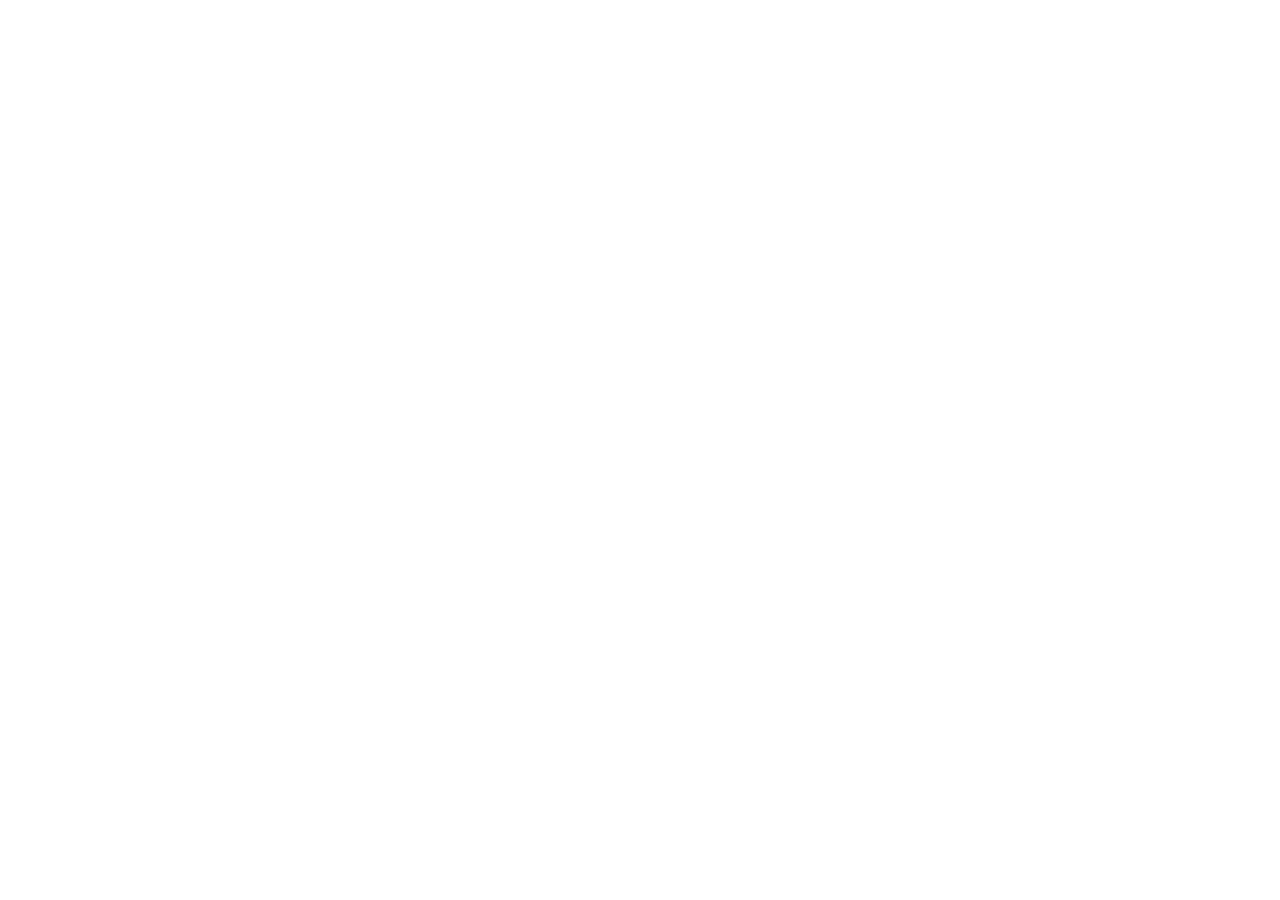
==== index.html @ c7ae485d "Moved to LEBAB: every page now sends visitors to mmcnyc.lebab.live (same page) Co-Authored-By: Claud" ====
<!doctype html>
<html lang="ko"><head><meta charset="utf-8">
<title>MMC NYC</title>
<meta name="robots" content="noindex">
<link rel="canonical" href="https://mmcnyc.lebab.live/">
<meta http-equiv="refresh" content="0; url=https://mmcnyc.lebab.live/">
<script>location.replace('https://mmcnyc.lebab.live/' + location.hash);</script>
</head><body>
<p>MMC NYC 홈페이지가 옮겨졌습니다: <a href="https://mmcnyc.lebab.live/">https://mmcnyc.lebab.live/</a></p>
<p>The MMC NYC site has moved: <a href="https://mmcnyc.lebab.live/">https://mmcnyc.lebab.live/</a></p>
</body></html>
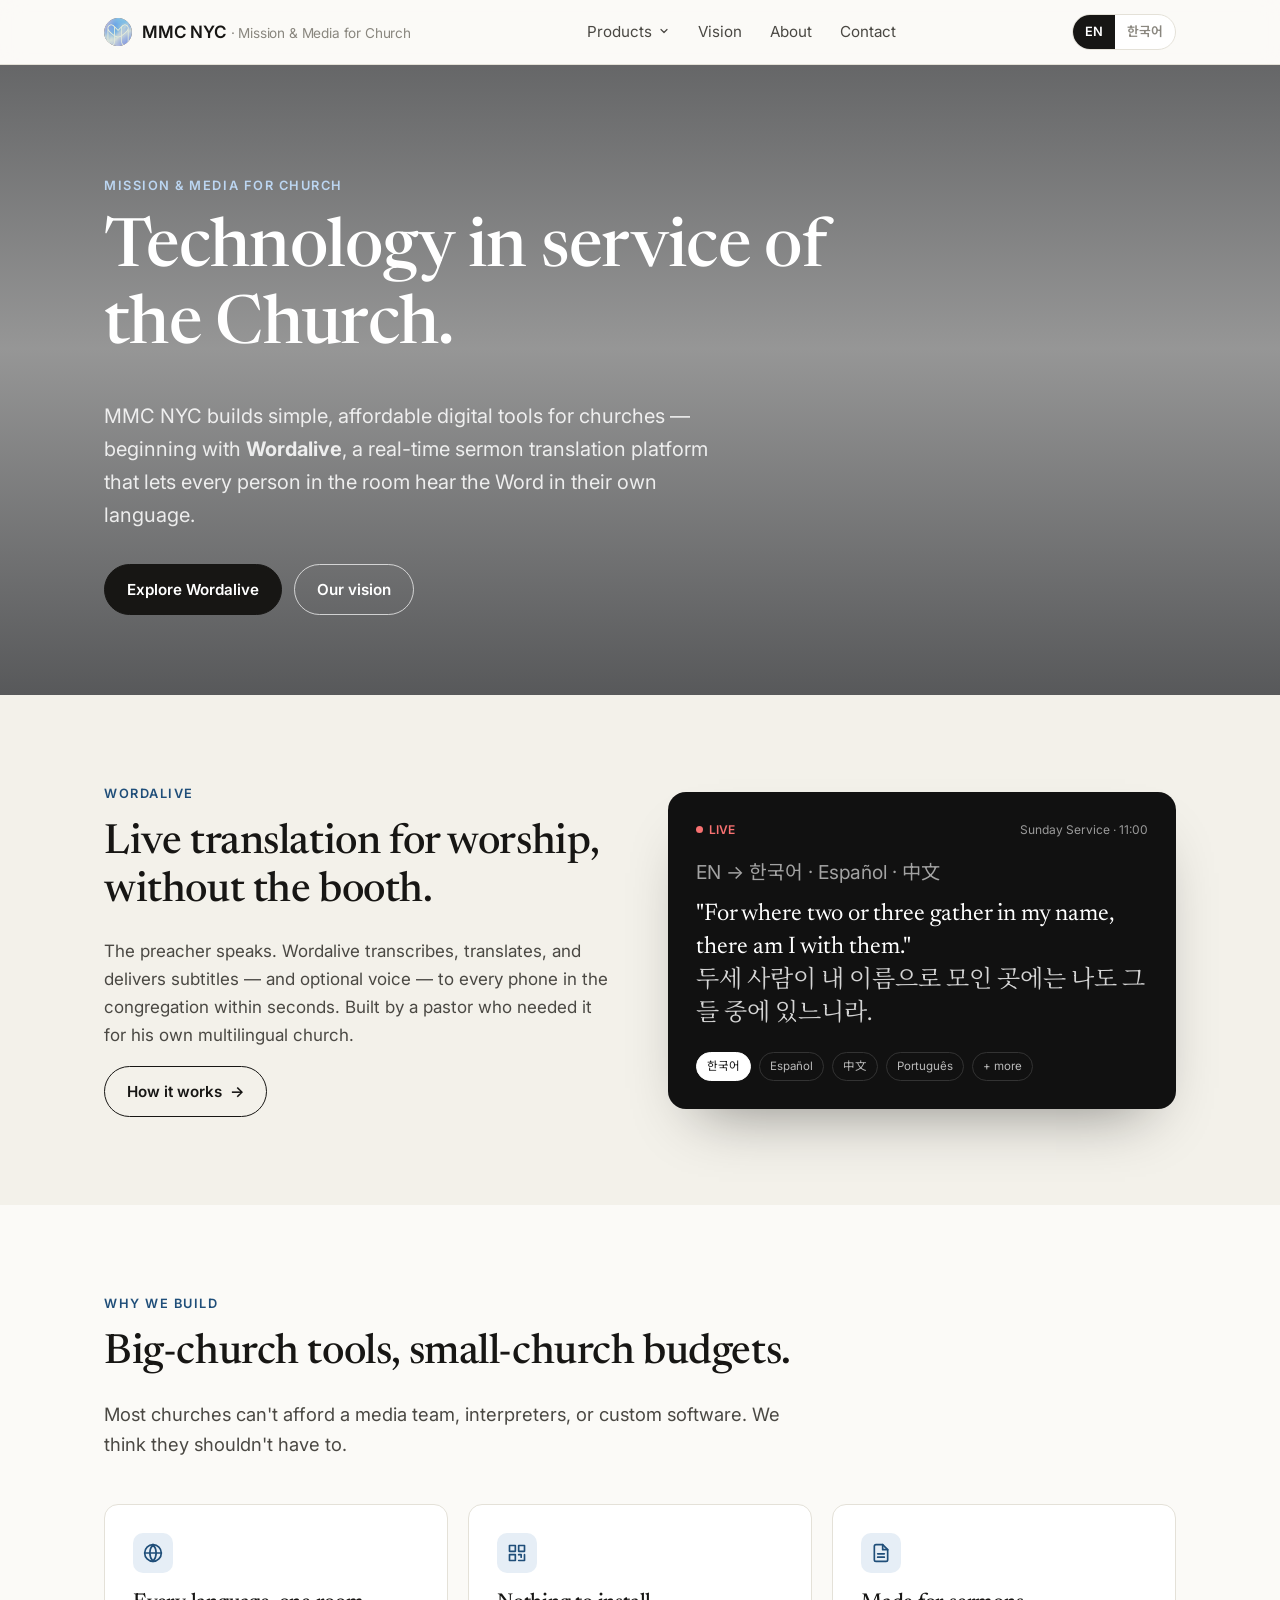
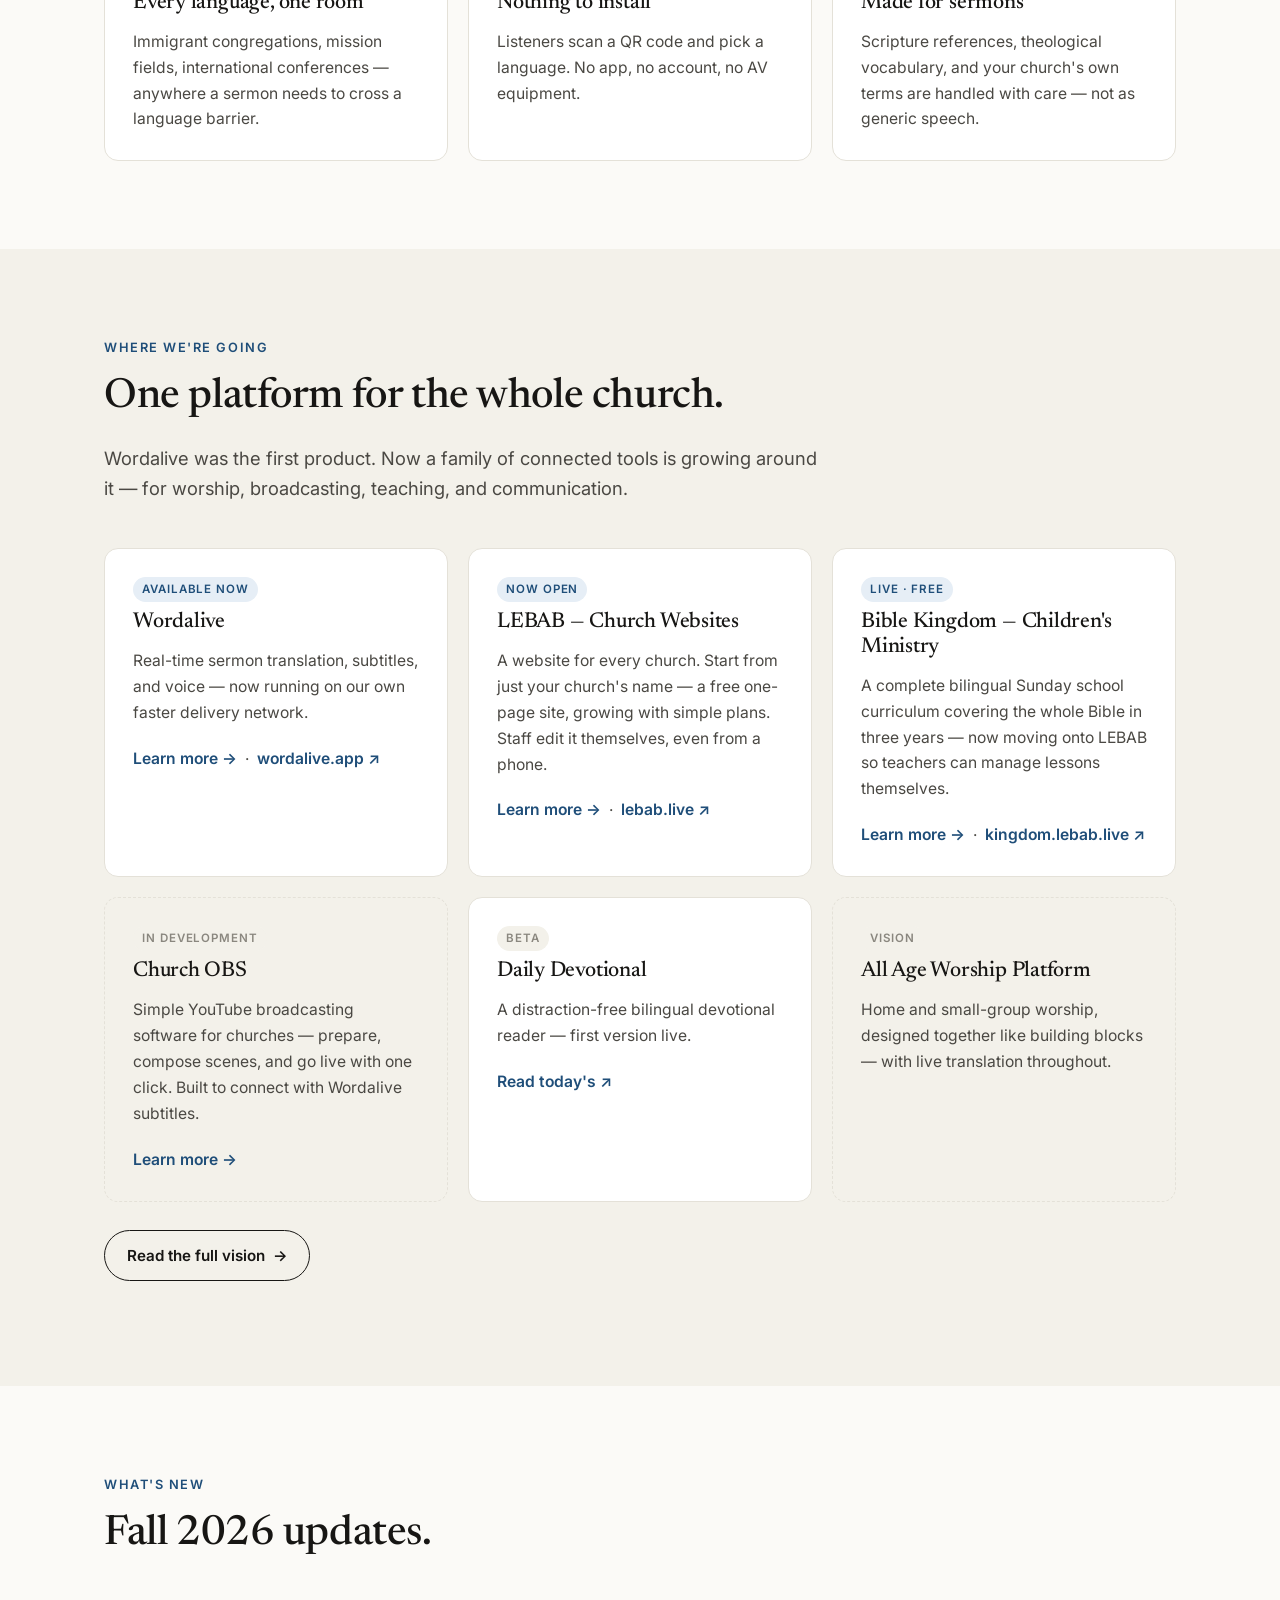
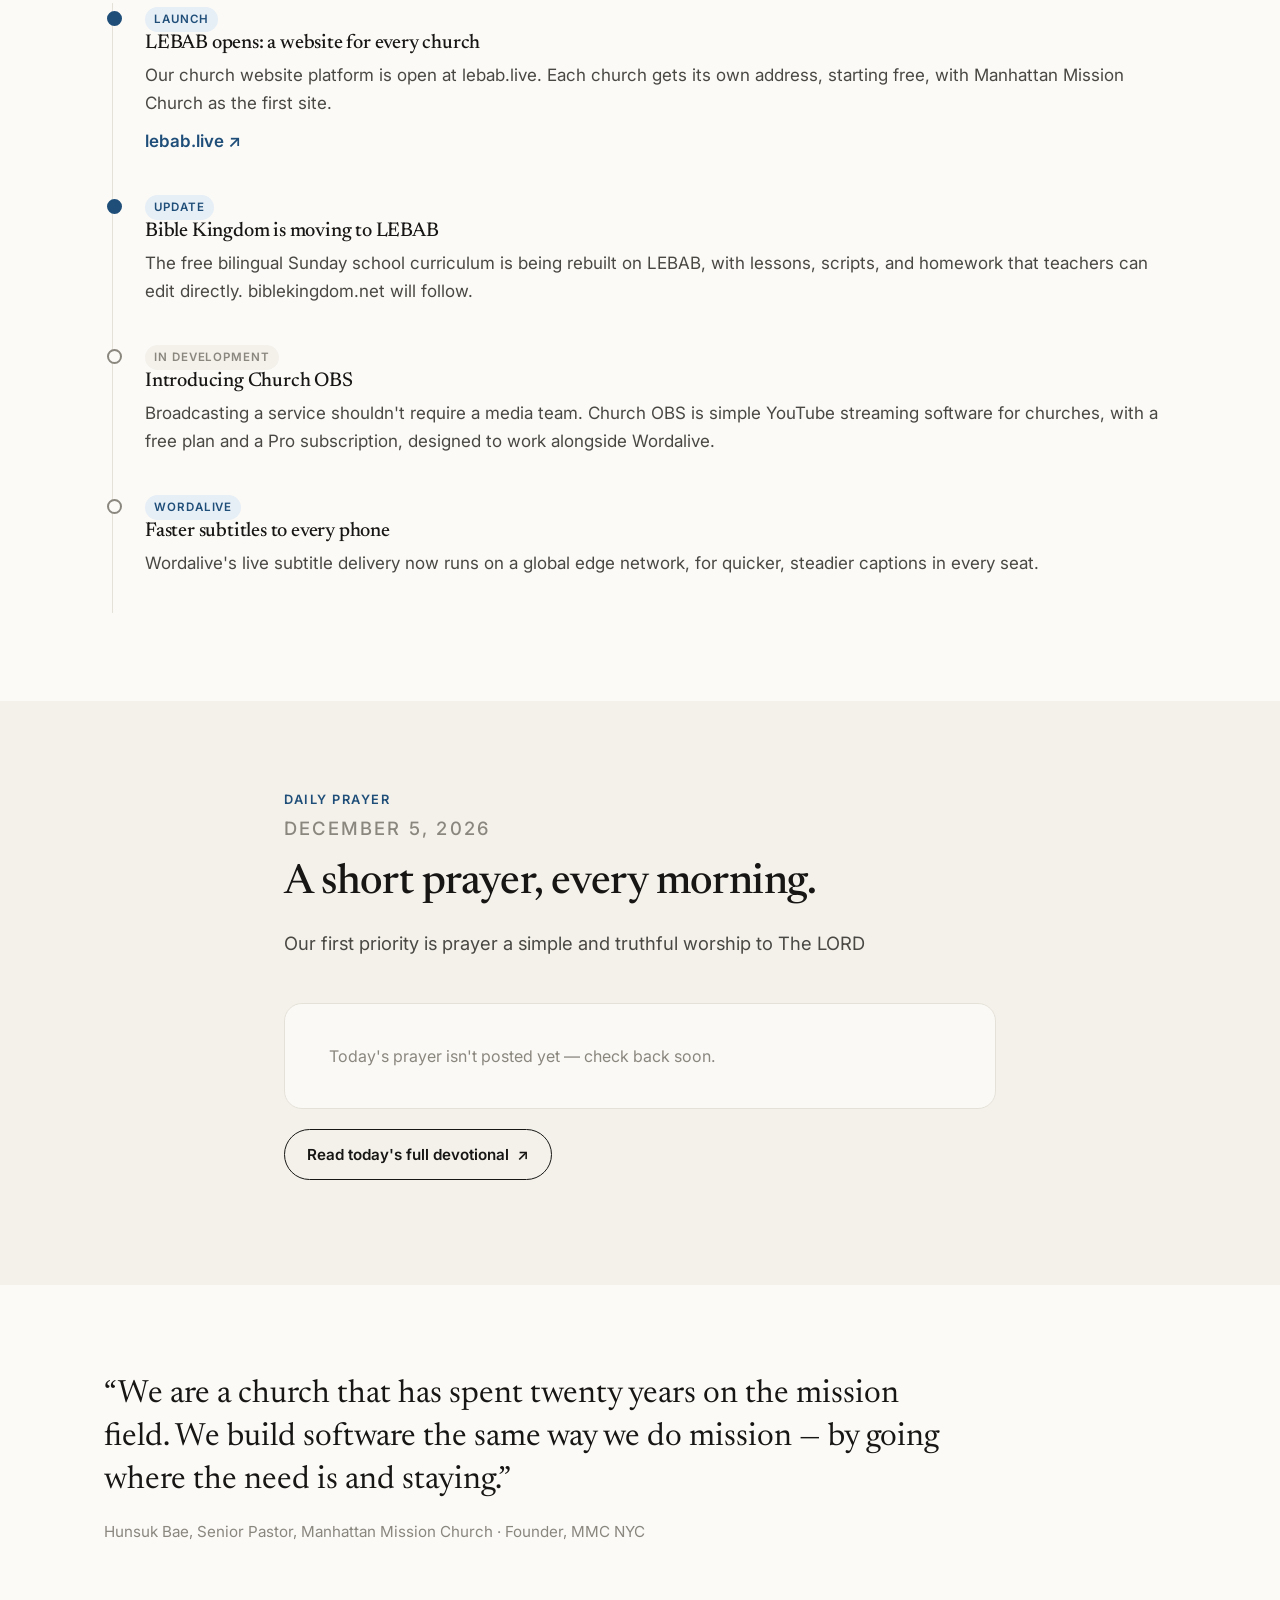
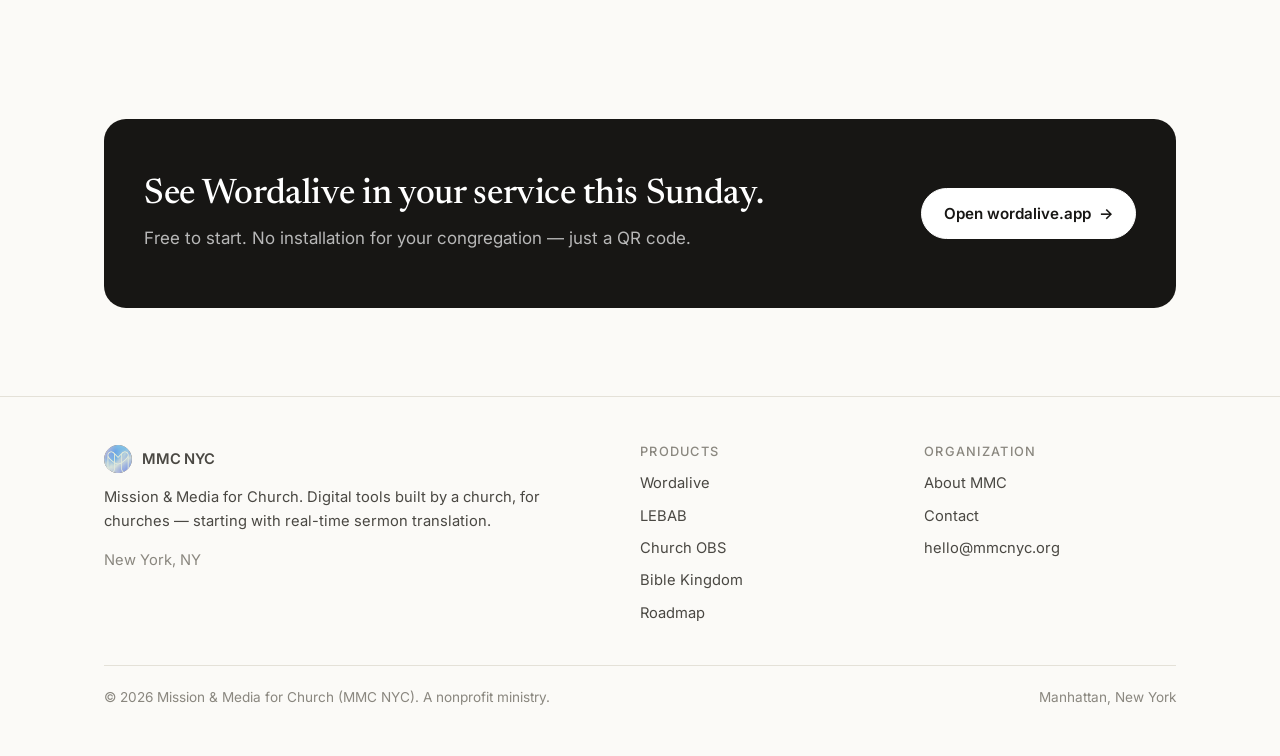
==== commit e5799667: "Revert "Moved to LEBAB: every page now sends visitors to mmcnyc.lebab.live (same page)" This reverts" ====
--- a/index.html
+++ b/index.html
@@ -1,11 +1,244 @@
-<!doctype html>
-<html lang="ko"><head><meta charset="utf-8">
-<title>MMC NYC</title>
-<meta name="robots" content="noindex">
-<link rel="canonical" href="https://mmcnyc.lebab.live/">
-<meta http-equiv="refresh" content="0; url=https://mmcnyc.lebab.live/">
-<script>location.replace('https://mmcnyc.lebab.live/' + location.hash);</script>
-</head><body>
-<p>MMC NYC 홈페이지가 옮겨졌습니다: <a href="https://mmcnyc.lebab.live/">https://mmcnyc.lebab.live/</a></p>
-<p>The MMC NYC site has moved: <a href="https://mmcnyc.lebab.live/">https://mmcnyc.lebab.live/</a></p>
-</body></html>
+<!DOCTYPE html>
+<html lang="en">
+<head>
+<meta charset="utf-8">
+<meta name="viewport" content="width=device-width, initial-scale=1">
+<title data-en="MMC NYC — Mission & Media for Church" data-ko="MMC NYC — 교회를 위한 미션 & 미디어">MMC NYC — Mission & Media for Church</title>
+<meta name="description" content="MMC NYC builds simple digital tools for churches, beginning with Wordalive, a real-time sermon translation platform.">
+<link rel="icon" href="img/mark.svg" type="image/svg+xml">
+<link rel="canonical" href="https://mmcnyc.org/">
+<meta property="og:title" content="MMC NYC — Mission & Media for Church">
+<meta property="og:description" content="MMC NYC builds simple digital tools for churches, beginning with Wordalive, a real-time sermon translation platform.">
+<meta property="og:type" content="website">
+<meta property="og:url" content="https://mmcnyc.org/">
+<link rel="preconnect" href="https://fonts.googleapis.com">
+<link rel="preconnect" href="https://fonts.gstatic.com" crossorigin>
+<link href="https://fonts.googleapis.com/css2?family=Inter:wght@400;500;600&family=Newsreader:opsz,wght@6..72,400;6..72,500&family=Noto+Sans+KR:wght@400;500;600&family=Noto+Serif+KR:wght@400;500&display=swap" rel="stylesheet">
+<link rel="stylesheet" href="css/style.css">
+</head>
+<body>
+<header class="site-header">
+  <div class="container">
+    <a class="brand" href="index.html">
+      <img class="mark" src="img/mark.svg" alt="">
+      <span>MMC NYC <small>· Mission &amp; Media for Church</small></span>
+    </a>
+    <nav class="nav" aria-label="Main">
+      <div class="nav-group">
+        <button class="nav-trigger" type="button" aria-expanded="false" aria-haspopup="true"><span class="en">Products</span><span class="ko">제품</span><svg viewBox="0 0 24 24" fill="none" stroke="currentColor" stroke-width="2.4" stroke-linecap="round" stroke-linejoin="round" aria-hidden="true"><path d="m6 9 6 6 6-6"/></svg></button>
+        <div class="nav-menu">
+          <a href="wordalive/"><span class="pm wa">Wa</span><b>Wordalive</b><small><span class="en">Live sermon translation</span><span class="ko">실시간 설교 번역</span></small></a>
+          <a href="lebab/"><span class="pm lb">Lb</span><b>LEBAB</b><small><span class="en">Websites for every church</span><span class="ko">모든 교회에 홈페이지를</span></small></a>
+          <a href="churchobs/"><span class="pm obs">TV</span><b>Church OBS</b><small><span class="en">Simple church broadcasting</span><span class="ko">교회용 간편 방송</span></small></a>
+          <a href="biblekingdom/"><span class="pm bk">BK</span><b>Bible Kingdom</b><small><span class="en">Children's worship curriculum</span><span class="ko">어린이 예배 커리큘럼</span></small></a>
+        </div>
+      </div>
+      <a href="vision/"><span class="en">Vision</span><span class="ko">비전</span></a>
+      <a href="about/"><span class="en">About</span><span class="ko">소개</span></a>
+      <a href="contact/"><span class="en">Contact</span><span class="ko">문의</span></a>
+    </nav>
+    <div style="display:flex;gap:10px;align-items:center">
+      <div class="lang-toggle" role="group" aria-label="Language">
+        <button type="button" data-lang="en" aria-pressed="true">EN</button>
+        <button type="button" data-lang="ko" aria-pressed="false">한국어</button>
+      </div>
+      <button class="menu-btn" type="button" aria-expanded="false" aria-label="Menu">☰</button>
+    </div>
+  </div>
+</header>
+<main>
+
+<section class="hero hero-video">
+  <video class="hero-bg-video slow" autoplay muted loop playsinline aria-hidden="true">
+    <source src="img/home_hero.mp4" type="video/mp4">
+  </video>
+  <div class="container">
+    <div class="eyebrow">Mission &amp; Media for Church</div>
+    <h1><span class="en">Technology in service of the Church.</span><span class="ko">교회를 섬기는 기술.</span></h1>
+    <p class="en lede">MMC NYC builds simple, affordable digital tools for churches — beginning with <strong>Wordalive</strong>, a real-time sermon translation platform that lets every person in the room hear the Word in their own language.</p><p class="ko lede">MMC NYC는 교회를 위한 단순하고 합리적인 디지털 도구를 만듭니다. 그 시작은 <strong>Wordalive</strong> — 예배당의 모든 사람이 자기 언어로 말씀을 들을 수 있게 하는 실시간 설교 번역 플랫폼입니다.</p>
+    <div class="btn-row">
+      <a class="btn" href="wordalive/"><span class="en">Explore Wordalive</span><span class="ko">Wordalive 알아보기</span></a>
+      <a class="btn secondary" href="vision/"><span class="en">Our vision</span><span class="ko">우리의 비전</span></a>
+    </div>
+  </div>
+</section>
+
+<section class="section-alt">
+  <div class="container split">
+    <div>
+      <div class="eyebrow">Wordalive</div>
+      <h2><span class="en">Live translation for worship, without the booth.</span><span class="ko">통역 부스 없는 실시간 예배 번역.</span></h2>
+      <p class="en muted">The preacher speaks. Wordalive transcribes, translates, and delivers subtitles — and optional voice — to every phone in the congregation within seconds. Built by a pastor who needed it for his own multilingual church.</p><p class="ko muted">설교자가 말하면, Wordalive가 받아 적고 번역하여 자막과 (선택 시) 음성으로 몇 초 안에 성도들의 휴대폰에 전달합니다. 다국어 교회를 섬기던 한 목회자가 직접 필요해서 만든 도구입니다.</p>
+      <a class="btn secondary" href="wordalive/"><span class="en">How it works</span><span class="ko">작동 방식 보기</span> →</a>
+    </div>
+    
+<div class="mock" aria-hidden="true">
+  <div class="bar"><span class="live">LIVE</span><span>Sunday Service · 11:00</span></div>
+  <div class="caption">
+    <div class="src">EN → 한국어 · Español · 中文</div>
+    "For where two or three gather in my name, there am I with them."<br>
+    <span style="color:#d4d4d4">두세 사람이 내 이름으로 모인 곳에는 나도 그들 중에 있느니라.</span>
+  </div>
+  <div class="langs"><span class="on">한국어</span><span>Español</span><span>中文</span><span>Português</span><span>+ more</span></div>
+</div>
+
+  </div>
+
+ 
+</section>
+
+<section>
+  <div class="container">
+    <div class="section-head">
+      <div class="eyebrow"><span class="en">Why we build</span><span class="ko">만드는 이유</span></div>
+      <h2><span class="en">Big-church tools, small-church budgets.</span><span class="ko">큰 교회의 도구를, 작은 교회의 예산으로.</span></h2>
+      <p class="en">Most churches can't afford a media team, interpreters, or custom software. We think they shouldn't have to.</p><p class="ko">대부분의 교회는 미디어팀도, 통역자도, 맞춤 소프트웨어도 감당하기 어렵습니다. 그럴 필요가 없어야 한다고 우리는 믿습니다.</p>
+    </div>
+    <div class="grid">
+      <div class="card">
+        <div class="icon"><svg viewBox="0 0 24 24" fill="none" stroke="currentColor" stroke-width="2" stroke-linecap="round" stroke-linejoin="round"><circle cx="12" cy="12" r="10"/><path d="M2 12h20M12 2a15 15 0 0 1 0 20M12 2a15 15 0 0 0 0 20"/></svg></div>
+        <h3><span class="en">Every language, one room</span><span class="ko">한 공간, 모든 언어</span></h3>
+        <p class="en">Immigrant congregations, mission fields, international conferences — anywhere a sermon needs to cross a language barrier.</p><p class="ko">이민 교회, 선교지, 국제 컨퍼런스 — 설교가 언어의 벽을 넘어야 하는 모든 곳을 위해.</p>
+      </div>
+      <div class="card">
+        <div class="icon"><svg viewBox="0 0 24 24" fill="none" stroke="currentColor" stroke-width="2" stroke-linecap="round" stroke-linejoin="round"><rect x="3" y="3" width="7" height="7"/><rect x="14" y="3" width="7" height="7"/><rect x="3" y="14" width="7" height="7"/><path d="M14 14h3v3M21 14v7h-7"/></svg></div>
+        <h3><span class="en">Nothing to install</span><span class="ko">설치할 것이 없습니다</span></h3>
+        <p class="en">Listeners scan a QR code and pick a language. No app, no account, no AV equipment.</p><p class="ko">청중은 QR 코드를 스캔하고 언어를 고르기만 하면 됩니다. 앱도, 계정도, 방송 장비도 필요 없습니다.</p>
+      </div>
+      <div class="card">
+        <div class="icon"><svg viewBox="0 0 24 24" fill="none" stroke="currentColor" stroke-width="2" stroke-linecap="round" stroke-linejoin="round"><path d="M14 2H6a2 2 0 0 0-2 2v16a2 2 0 0 0 2 2h12a2 2 0 0 0 2-2V8z"/><path d="M14 2v6h6M8 13h8M8 17h8"/></svg></div>
+        <h3><span class="en">Made for sermons</span><span class="ko">설교를 위해 설계</span></h3>
+        <p class="en">Scripture references, theological vocabulary, and your church's own terms are handled with care — not as generic speech.</p><p class="ko">성경 구절, 신학 용어, 그리고 여러분 교회만의 표현을 일반 대화가 아닌 설교로서 다룹니다.</p>
+      </div>
+    </div>
+  </div>
+</section>
+
+<section class="section-alt">
+  <div class="container">
+    <div class="section-head">
+      <div class="eyebrow"><span class="en">Where we're going</span><span class="ko">나아갈 방향</span></div>
+      <h2><span class="en">One platform for the whole church.</span><span class="ko">교회 전체를 위한 하나의 플랫폼.</span></h2>
+      <p class="en">Wordalive was the first product. Now a family of connected tools is growing around it — for worship, broadcasting, teaching, and communication.</p><p class="ko">Wordalive가 첫 번째 제품이었습니다. 이제 그 주위로 예배·방송·교육·소통을 위한 연결된 도구들이 자라고 있습니다.</p>
+    </div>
+    <div class="grid">
+      <div class="card"><span class="tag"><span class="en">Available now</span><span class="ko">지금 사용 가능</span></span><h3>Wordalive</h3><p class="en">Real-time sermon translation, subtitles, and voice — now running on our own faster delivery network.</p><p class="ko">실시간 설교 번역·자막·음성 — 더 빨라진 자체 전송망으로 운영 중.</p><p style="margin-top:12px"><a class="link" href="wordalive/"><span class="en">Learn more</span><span class="ko">자세히 보기</span> →</a> &nbsp;·&nbsp; <a class="link" href="https://wordalive.app" target="_blank" rel="noopener">wordalive.app ↗</a></p></div>
+      <div class="card"><span class="tag"><span class="en">Now open</span><span class="ko">오픈</span></span><h3>LEBAB — <span class="en">Church Websites</span><span class="ko">교회 홈페이지</span></h3><p class="en">A website for every church. Start from just your church's name — a free one-page site, growing with simple plans. Staff edit it themselves, even from a phone.</p><p class="ko">모든 교회에 홈페이지를. 교회 이름만으로 시작하는 무료 한 페이지 사이트에서, 필요에 따라 확장합니다. 스태프가 휴대폰으로도 직접 수정합니다.</p><p style="margin-top:12px"><a class="link" href="lebab/"><span class="en">Learn more</span><span class="ko">자세히 보기</span> →</a> &nbsp;·&nbsp; <a class="link" href="https://lebab.live" target="_blank" rel="noopener">lebab.live ↗</a></p></div>
+      <div class="card"><span class="tag"><span class="en">Live · Free</span><span class="ko">운영 중 · 무료</span></span><h3>Bible Kingdom — <span class="en">Children's Ministry</span><span class="ko">어린이 사역</span></h3><p class="en">A complete bilingual Sunday school curriculum covering the whole Bible in three years — now moving onto LEBAB so teachers can manage lessons themselves.</p><p class="ko">3년에 성경 전체를 다루는 완전한 이중 언어 주일학교 커리큘럼 — 교사가 직접 레슨을 관리할 수 있도록 LEBAB 위로 옮기는 중입니다.</p><p style="margin-top:12px"><a class="link" href="biblekingdom/"><span class="en">Learn more</span><span class="ko">자세히 보기</span> →</a> &nbsp;·&nbsp; <a class="link" href="https://kingdom.lebab.live" target="_blank" rel="noopener">kingdom.lebab.live ↗</a></p></div>
+      <div class="card soon"><span class="tag neutral"><span class="en">In development</span><span class="ko">개발 중</span></span><h3>Church OBS</h3><p class="en">Simple YouTube broadcasting software for churches — prepare, compose scenes, and go live with one click. Built to connect with Wordalive subtitles.</p><p class="ko">교회용 간편 유튜브 방송 소프트웨어 — 준비하고, 장면을 구성하고, 버튼 하나로 송출합니다. Wordalive 자막과 연결되도록 설계했습니다.</p><p style="margin-top:12px"><a class="link" href="churchobs/"><span class="en">Learn more</span><span class="ko">자세히 보기</span> →</a></p></div>
+      <div class="card"><span class="tag neutral"><span class="en">Beta</span><span class="ko">베타</span></span><h3><span class="en">Daily Devotional</span><span class="ko">매일 묵상</span></h3><p class="en">A distraction-free bilingual devotional reader — first version live.</p><p class="ko">군더더기 없는 이중 언어 묵상 리더 — 1차 버전 운영 중.</p><p style="margin-top:12px"><a class="link" href="https://devotion-gamma.vercel.app/" target="_blank" rel="noopener"><span class="en">Read today's</span><span class="ko">오늘의 묵상</span> ↗</a></p></div>
+      <div class="card soon"><span class="tag neutral"><span class="en">Vision</span><span class="ko">비전</span></span><h3>All Age Worship Platform</h3><p class="en">Home and small-group worship, designed together like building blocks — with live translation throughout.</p><p class="ko">가정예배와 소그룹 예배를 블록처럼 함께 디자인 — 실시간 번역이 내내 함께합니다.</p></div>
+    </div>
+    <p style="margin-top:28px"><a class="btn secondary" href="vision/"><span class="en">Read the full vision</span><span class="ko">비전 전체 읽기</span> →</a></p>
+  </div>
+</section>
+
+<section>
+  <div class="container">
+    <div class="section-head">
+      <div class="eyebrow"><span class="en">What's new</span><span class="ko">최근 소식</span></div>
+      <h2><span class="en">Fall 2026 updates.</span><span class="ko">2026년 가을 소식.</span></h2>
+    </div>
+    <div class="timeline">
+      <div class="item now">
+        <span class="tag"><span class="en">Launch</span><span class="ko">오픈</span></span>
+        <h3><span class="en">LEBAB opens: a website for every church</span><span class="ko">LEBAB 오픈 — 모든 교회에 홈페이지를</span></h3>
+        <p class="en">Our church website platform is open at lebab.live. Each church gets its own address, starting free, with Manhattan Mission Church as the first site.</p><p class="ko">교회 홈페이지 플랫폼 LEBAB가 lebab.live에서 문을 열었습니다. 교회마다 고유 주소를 받아 무료로 시작할 수 있으며, 맨하탄선교교회가 첫 번째 사이트입니다.</p>
+        <p style="margin-top:10px"><a class="link" href="https://lebab.live" target="_blank" rel="noopener">lebab.live ↗</a></p>
+      </div>
+      <div class="item now">
+        <span class="tag"><span class="en">Update</span><span class="ko">업데이트</span></span>
+        <h3><span class="en">Bible Kingdom is moving to LEBAB</span><span class="ko">바이블 킹덤, LEBAB로 이전</span></h3>
+        <p class="en">The free bilingual Sunday school curriculum is being rebuilt on LEBAB, with lessons, scripts, and homework that teachers can edit directly. biblekingdom.net will follow.</p><p class="ko">무료 이중 언어 주일학교 커리큘럼을 LEBAB 위에 새로 세우고 있습니다. 레슨·원고·숙제를 교사가 직접 편집할 수 있게 되며, biblekingdom.net 주소도 함께 옮겨집니다.</p>
+      </div>
+      <div class="item">
+        <span class="tag neutral"><span class="en">In development</span><span class="ko">개발 중</span></span>
+        <h3><span class="en">Introducing Church OBS</span><span class="ko">Church OBS를 소개합니다</span></h3>
+        <p class="en">Broadcasting a service shouldn't require a media team. Church OBS is simple YouTube streaming software for churches, with a free plan and a Pro subscription, designed to work alongside Wordalive.</p><p class="ko">예배 방송에 미디어팀이 꼭 필요하지 않아야 합니다. Church OBS는 교회를 위한 간편 유튜브 방송 소프트웨어로, 무료 플랜과 Pro 구독으로 제공되며 Wordalive와 함께 쓰도록 만들고 있습니다.</p>
+      </div>
+      <div class="item">
+        <span class="tag"><span class="en">Wordalive</span><span class="ko">Wordalive</span></span>
+        <h3><span class="en">Faster subtitles to every phone</span><span class="ko">휴대폰 자막이 더 빨라졌습니다</span></h3>
+        <p class="en">Wordalive's live subtitle delivery now runs on a global edge network, for quicker, steadier captions in every seat.</p><p class="ko">Wordalive의 실시간 자막 전송이 전 세계 엣지 네트워크로 옮겨져, 모든 자리에서 더 빠르고 안정적으로 자막을 받습니다.</p>
+      </div>
+    </div>
+  </div>
+</section>
+
+<section class="section-alt prayer-video">
+  <!-- The same slow, ambient treatment as the hero videos, pushed further back:
+       blurred and dimmed so the prayer stays the only thing you read. -->
+  <video class="prayer-bg-video slow" autoplay muted loop playsinline preload="metadata" aria-hidden="true">
+    <source src="img/prayer_bg4.mp4" type="video/mp4">
+  </video>
+  <div class="container narrow">
+    <div class="section-head daily-prayer-head">
+      <div class="eyebrow"><span class="en">Daily Prayer</span><span class="ko">오늘의 기도</span></div>
+      <p class="eyebrow" id="prayer-date"></p>
+      <h2><span class="en">A short prayer, every morning.</span><span class="ko">매일 아침, 짧은 기도.</span></h2>
+      <p class="en">Our first priority is prayer a simple and truthful worship to The LORD</p><p class="ko">우리에게 매일 최우선시 되는 것은 가장 단순하고 정직한 예배 - 기도입니다.</p>
+    </div>
+    <blockquote class="daily-prayer" id="daily-prayer">
+      <p class="en" data-state="loading">Loading today's prayer…</p>
+      <p class="ko" data-state="loading">오늘의 기도를 불러오는 중입니다…</p>
+    </blockquote>
+    <p style="margin-top:20px"><a class="btn secondary" href="https://devotion-gamma.vercel.app/" target="_blank" rel="noopener"><span class="en">Read today's full devotional</span><span class="ko">오늘의 묵상 전체 보기</span> ↗</a></p>
+  </div>
+</section>
+
+<section>
+  <div class="container">
+    <blockquote>
+      <span class="en">“We are a church that has spent twenty years on the mission field. We build software the same way we do mission — by going where the need is and staying.”</span><span class="ko">“우리는 20년을 선교 현장에서 보낸 교회입니다. 우리는 선교하듯 소프트웨어를 만듭니다 — 필요가 있는 곳으로 가서, 머무는 것입니다.”</span>
+      <cite><span class="en">Hunsuk Bae, Senior Pastor, Manhattan Mission Church · Founder, MMC NYC</span><span class="ko">배현석 담임목사, 맨하탄선교교회 · MMC NYC 설립자</span></cite>
+    </blockquote>
+  </div>
+</section>
+
+<section>
+  <div class="container">
+    <div class="cta">
+      <div>
+        <h2><span class="en">See Wordalive in your service this Sunday.</span><span class="ko">이번 주일, 여러분의 예배에서 Wordalive를 경험해 보세요.</span></h2>
+        <p class="en">Free to start. No installation for your congregation — just a QR code.</p><p class="ko">무료로 시작할 수 있습니다. 성도들은 설치 없이 QR 코드만 스캔하면 됩니다.</p>
+      </div>
+      <a class="btn" href="https://wordalive.app" target="_blank" rel="noopener"><span class="en">Open wordalive.app</span><span class="ko">wordalive.app 열기</span> →</a>
+    </div>
+  </div>
+</section>
+
+</main>
+<footer class="site-footer">
+  <div class="container">
+    <div>
+      <a class="brand" href="index.html" style="margin-bottom:12px"><img class="mark" src="img/mark.svg" alt=""><span>MMC NYC</span></a>
+      <p class="en">Mission &amp; Media for Church. Digital tools built by a church, for churches — starting with real-time sermon translation.</p><p class="ko">Mission &amp; Media for Church. 교회가 교회를 위해 만드는 디지털 도구 — 실시간 설교 번역에서 시작합니다.</p>
+      <p class="small">New York, NY</p>
+    </div>
+    <div>
+      <h4><span class="en">Products</span><span class="ko">제품</span></h4>
+      <ul>
+        <li><a href="wordalive/">Wordalive</a></li>
+        <li><a href="lebab/">LEBAB</a></li>
+        <li><a href="churchobs/">Church OBS</a></li>
+        <li><a href="biblekingdom/">Bible Kingdom</a></li>
+        <li><a href="vision/"><span class="en">Roadmap</span><span class="ko">로드맵</span></a></li>
+      </ul>
+    </div>
+    <div>
+      <h4><span class="en">Organization</span><span class="ko">조직</span></h4>
+      <ul>
+        <li><a href="about/"><span class="en">About MMC</span><span class="ko">MMC 소개</span></a></li>
+        <li><a href="contact/"><span class="en">Contact</span><span class="ko">문의</span></a></li>
+        <li><a href="mailto:hello@mmcnyc.org">hello@mmcnyc.org</a></li>
+      </ul>
+    </div>
+    <div class="legal">
+      <span>© <span data-year></span> Mission &amp; Media for Church (MMC NYC). <span class="en">A nonprofit ministry.</span><span class="ko">비영리 사역 기관입니다.</span></span>
+      <span>Manhattan, New York</span>
+    </div>
+  </div>
+</footer>
+<script src="js/main.js"></script>
+</body>
+</html>
--- a/css/style.css
+++ b/css/style.css
@@ -0,0 +1,663 @@
+/* MMC NYC — Mission & Media for Church
+   Clean, minimal company site. */
+
+:root {
+  --bg: #fbfaf7;
+  --bg-alt: #f3f1ea;
+  --ink: #171614;
+  --ink-2: #4a4843;
+  --ink-3: #8a877f;
+  --line: #e4e1d8;
+  --accent: #1f4e79;
+  --accent-ink: #ffffff;
+  --accent-soft: #e6eef6;
+  --radius: 14px;
+  --max: 1120px;
+  --sans: "Inter", "Noto Sans KR", -apple-system, BlinkMacSystemFont, "Segoe UI", Helvetica, Arial, sans-serif;
+  --serif: "Newsreader", "Noto Serif KR", Georgia, "Times New Roman", serif;
+}
+
+* { box-sizing: border-box; }
+html { scroll-behavior: smooth; -webkit-text-size-adjust: 100%; }
+body {
+  margin: 0;
+  font-family: var(--sans);
+  font-size: 17px;
+  line-height: 1.65;
+  color: var(--ink);
+  background: var(--bg);
+  -webkit-font-smoothing: antialiased;
+}
+html[lang="ko"] body { word-break: keep-all; }
+
+a { color: inherit; text-decoration: none; }
+img, svg { max-width: 100%; display: block; }
+h1, h2, h3, h4 { font-family: var(--serif); font-weight: 500; line-height: 1.15; margin: 0 0 .5em; letter-spacing: -0.01em; }
+h1 { font-size: clamp(2.4rem, 6vw, 4.2rem); }
+h2 { font-size: clamp(1.8rem, 3.6vw, 2.6rem); }
+h3 { font-size: 1.35rem; }
+p { margin: 0 0 1em; }
+.muted { color: var(--ink-2); }
+.small { font-size: .92rem; color: var(--ink-3); }
+.eyebrow {
+  font-family: var(--sans);
+  font-size: .8rem;
+  letter-spacing: .12em;
+  text-transform: uppercase;
+  color: var(--accent);
+  font-weight: 600;
+  margin-bottom: 1rem;
+}
+
+/* Language switching — every bilingual node carries .en or .ko */
+.ko { display: none; }
+html[lang="ko"] .ko { display: revert; }
+html[lang="ko"] .en { display: none; }
+
+.container { max-width: var(--max); margin: 0 auto; padding-inline: 24px; }
+.narrow { max-width: 760px; }
+
+/* Header */
+.site-header {
+  position: sticky; top: 0; z-index: 50;
+  background: rgba(251, 250, 247, .85);
+  backdrop-filter: saturate(180%) blur(12px);
+  -webkit-backdrop-filter: saturate(180%) blur(12px);
+  border-bottom: 1px solid var(--line);
+}
+.site-header .container {
+  display: flex; align-items: center; justify-content: space-between;
+  height: 64px; gap: 24px;
+}
+.brand { display: flex; align-items: center; gap: 10px; font-weight: 600; letter-spacing: -0.01em; }
+.brand .mark { width: 28px; height: 28px; }
+.brand small { font-weight: 400; color: var(--ink-3); font-size: .85rem; }
+.nav { display: flex; align-items: center; gap: 28px; font-size: .95rem; }
+.nav a { color: var(--ink-2); padding: 6px 0; border-bottom: 1px solid transparent; }
+.nav a:hover, .nav a[aria-current="page"] { color: var(--ink); border-bottom-color: var(--ink); }
+.lang-toggle {
+  display: inline-flex; border: 1px solid var(--line); border-radius: 999px; overflow: hidden;
+  font-size: .8rem; font-weight: 600; background: #fff;
+}
+.lang-toggle button {
+  appearance: none; border: 0; background: transparent; padding: 6px 12px; cursor: pointer;
+  color: var(--ink-3); font: inherit;
+}
+.lang-toggle button[aria-pressed="true"] { background: var(--ink); color: #fff; }
+.menu-btn { display: none; appearance: none; border: 1px solid var(--line); background: #fff; border-radius: 8px; padding: 6px 10px; cursor: pointer; font: inherit; }
+
+@media (max-width: 800px) {
+  .nav { display: none; }
+  .nav.open {
+    display: flex; position: absolute; left: 0; right: 0; top: 64px;
+    flex-direction: column; gap: 0; background: var(--bg); border-bottom: 1px solid var(--line);
+    padding: 8px 24px 16px;
+  }
+  .nav.open a { padding: 12px 0; border-bottom: 1px solid var(--line); }
+  .menu-btn { display: inline-block; }
+  .brand small { display: none; }
+  .mock { aspect-ratio: auto; gap: 20px; padding: 22px; }
+}
+
+/* Buttons */
+.btn {
+  display: inline-flex; align-items: center; gap: 8px;
+  padding: 12px 22px; border-radius: 999px; font-weight: 600; font-size: .95rem;
+  border: 1px solid var(--ink); background: var(--ink); color: #fff; transition: .15s;
+}
+.btn:hover { background: #000; }
+.btn.secondary { background: transparent; color: var(--ink); }
+.btn.secondary:hover { background: var(--bg-alt); }
+.btn.accent { background: var(--accent); border-color: var(--accent); }
+.btn.accent:hover { background: #163b5c; }
+.btn-row { display: flex; flex-wrap: wrap; gap: 12px; }
+
+/* Sections */
+section { padding-block: 88px; }
+@media (max-width: 800px) { section { padding-block: 60px; } }
+.section-alt { background: var(--bg-alt); }
+.section-head { max-width: 720px; margin-bottom: 44px; }
+.section-head p { font-size: 1.15rem; color: var(--ink-2); }
+
+.hero { padding-block: 110px 80px; }
+.hero h1 { max-width: 820px; }
+.hero .lede { font-size: 1.25rem; color: var(--ink-2); max-width: 620px; margin-bottom: 2rem; }
+@media (max-width: 800px) { .hero { padding-block: 64px 48px; } .hero .lede { font-size: 1.1rem; } }
+
+/* Hero with a full-bleed video background. The video plays at 70% opacity,
+   blended straight onto the page background per the 22%-style pattern used
+   elsewhere on the site; a dark scrim sits between it and the text so the
+   headline stays readable no matter what the footage is showing at the
+   moment — busy, brightly lit b-roll and static text don't share a palette
+   on their own. */
+.hero-video { position: relative; overflow: hidden; isolation: isolate; color: #fff; }
+.hero-bg-video {
+  position: absolute; inset: 0; width: 100%; height: 100%;
+  object-fit: cover; opacity: .7; z-index: 0;
+}
+.hero-video::after {
+  content: ""; position: absolute; inset: 0; z-index: 1;
+  background: linear-gradient(180deg, rgba(10, 12, 16, .62), rgba(10, 12, 16, .42) 45%, rgba(10, 12, 16, .68));
+}
+.hero-video .container { position: relative; z-index: 2; }
+.hero-video .eyebrow { color: #bcd6f2; }
+.hero-video .lede { color: rgba(255, 255, 255, .86); }
+.hero-video .btn.secondary { border-color: rgba(255, 255, 255, .7); color: #fff; }
+.hero-video .btn.secondary:hover { background: rgba(255, 255, 255, .12); }
+@media (prefers-reduced-motion: reduce) { .hero-bg-video { display: none; } .hero-video { background: #171614; } }
+
+/* Hero with a full-bleed still-image background (same parallax-bg mechanism
+   as the section photo backgrounds elsewhere) plus a dark scrim, so it reads
+   the same way the video hero does. */
+.hero-image { position: relative; overflow: hidden; isolation: isolate; color: #fff; }
+.hero-image .parallax-bg { opacity: 1; }
+.hero-image::after {
+  content: ""; position: absolute; inset: 0; z-index: 1;
+  background: linear-gradient(180deg, rgba(10, 12, 16, .6), rgba(10, 12, 16, .38) 45%, rgba(10, 12, 16, .66));
+}
+.hero-image .container { position: relative; z-index: 2; }
+.hero-image .eyebrow { color: #bcd6f2; }
+.hero-image .lede { color: rgba(255, 255, 255, .86); }
+.hero-image .btn.secondary { border-color: rgba(255, 255, 255, .7); color: #fff; }
+.hero-image .btn.secondary:hover { background: rgba(255, 255, 255, .12); }
+
+/* Grid cards */
+.grid { display: grid; gap: 20px; grid-template-columns: repeat(3, 1fr); }
+.grid.two { grid-template-columns: repeat(2, 1fr); }
+.grid.four { grid-template-columns: repeat(4, 1fr); }
+@media (max-width: 900px) { .grid, .grid.four { grid-template-columns: repeat(2, 1fr); } }
+@media (max-width: 600px) { .grid, .grid.two, .grid.four { grid-template-columns: 1fr; } }
+.card {
+  background: #fff; border: 1px solid var(--line); border-radius: var(--radius);
+  padding: 28px; display: flex; flex-direction: column; gap: 8px;
+}
+.card h3 { margin-bottom: .25em; }
+.card p { margin: 0; color: var(--ink-2); font-size: .98rem; }
+.card .icon {
+  width: 40px; height: 40px; border-radius: 10px; background: var(--accent-soft); color: var(--accent);
+  display: grid; place-items: center; margin-bottom: 10px;
+}
+.card .icon svg { width: 20px; height: 20px; }
+.card .card-visual {
+  width: 100%; aspect-ratio: 5 / 3; margin-bottom: 6px;
+  display: flex; align-items: center; justify-content: center;
+}
+.card .card-visual img { width: 100%; height: 100%; object-fit: contain; display: block; }
+.card.soon { background: transparent; border-style: dashed; }
+
+/* Feature-demo video cards: same card-visual slot, 16:9 screen-capture clips
+   instead of static images. */
+.card .card-visual.video { aspect-ratio: 16 / 9; border-radius: 10px; overflow: hidden; background: #171614; }
+.card .card-visual.video video { width: 100%; height: 100%; object-fit: cover; display: block; cursor: pointer; }
+.tag {
+  display: inline-block; font-size: .72rem; letter-spacing: .08em; text-transform: uppercase; font-weight: 600;
+  padding: 3px 9px; border-radius: 999px; background: var(--accent-soft); color: var(--accent); width: fit-content;
+}
+.tag.neutral { background: var(--bg-alt); color: var(--ink-3); }
+
+/* Feature split */
+.split { display: grid; grid-template-columns: 1fr 1fr; gap: 56px; align-items: center; }
+@media (max-width: 800px) { .split { grid-template-columns: 1fr; gap: 32px; } }
+
+/* Product mock (pure CSS illustration of a live caption screen) */
+.mock {
+  background: #111; color: #fff; border-radius: 18px; padding: 28px; box-shadow: 0 30px 60px -30px rgba(0,0,0,.45);
+  aspect-ratio: 16/10; display: flex; flex-direction: column; justify-content: space-between; font-family: var(--sans);
+}
+.mock .bar { display: flex; justify-content: space-between; align-items: center; font-size: .75rem; color: #9a9a9a; }
+.mock .live { display: inline-flex; align-items: center; gap: 6px; color: #f87171; font-weight: 600; }
+.mock .live::before { content: ""; width: 7px; height: 7px; border-radius: 50%; background: #f87171; animation: pulse 1.4s infinite; }
+@keyframes pulse { 0%,100% { opacity: 1 } 50% { opacity: .3 } }
+.mock .caption { font-size: clamp(1rem, 2.2vw, 1.5rem); line-height: 1.4; font-family: var(--serif); }
+.mock .caption .src { color: #a3a3a3; font-size: .8em; margin-bottom: .6em; font-family: var(--sans); }
+.mock .langs { display: flex; gap: 8px; flex-wrap: wrap; }
+.mock .langs span { font-size: .72rem; padding: 4px 10px; border-radius: 999px; border: 1px solid #333; color: #bbb; }
+.mock .langs span.on { background: #fff; color: #111; border-color: #fff; }
+
+/* Parallax section background */
+.parallax { position: relative; overflow: hidden; isolation: isolate; }
+.parallax-bg {
+  position: absolute; left: 0; right: 0; top: -18%; bottom: -18%;
+  background-size: cover; background-position: center;
+  opacity: .22; z-index: 0; pointer-events: none;
+  transform: translate3d(0, 0, 0);
+  will-change: transform;
+}
+/* Text sits on solid cards already, but give the heading itself a readable
+   backdrop since it sits directly over the image. */
+.parallax .section-head { position: relative; }
+@media (prefers-reduced-motion: reduce) { .parallax-bg { top: 0; bottom: 0; } }
+
+.daily-prayer-head #prayer-date { color: var(--ink-3); font-weight: 500; margin-top: -0.8rem; }
+
+/* Daily Prayer */
+.daily-prayer {
+  margin-top: 8px; padding: 40px 44px; border-radius: 18px;
+  background: var(--bg-alt); border: 1px solid var(--line);
+  font-family: var(--serif); font-size: clamp(1.2rem, 2.6vw, 1.6rem); line-height: 1.5;
+  max-width: none;
+}
+.daily-prayer p { margin: 0; }
+.daily-prayer p[data-state="loading"], .daily-prayer p[data-state="empty"] {
+  font-family: var(--sans); font-size: 1rem; color: var(--ink-3);
+}
+@media (max-width: 800px) { .daily-prayer { padding: 28px 24px; } }
+
+/* Steps */
+.steps { counter-reset: step; display: grid; grid-template-columns: repeat(3, 1fr); gap: 28px; }
+@media (max-width: 800px) { .steps { grid-template-columns: 1fr; } }
+.step { counter-increment: step; padding-top: 18px; border-top: 1px solid var(--ink); }
+.step::before { content: "0" counter(step); font-family: var(--serif); font-size: 1.4rem; color: var(--accent); display: block; margin-bottom: 8px; }
+.step h3 { font-size: 1.2rem; }
+.step p { color: var(--ink-2); font-size: .98rem; margin: 0; }
+
+/* Timeline (vision) */
+.timeline { display: grid; gap: 0; border-left: 1px solid var(--line); margin-left: 8px; }
+.timeline .item { position: relative; padding: 0 0 36px 32px; }
+.timeline .item::before {
+  content: ""; position: absolute; left: -6px; top: 8px; width: 11px; height: 11px; border-radius: 50%;
+  background: var(--bg); border: 2px solid var(--ink-3);
+}
+.timeline .item.now::before { background: var(--accent); border-color: var(--accent); }
+.timeline .item h3 { font-size: 1.25rem; margin-bottom: .3em; }
+.timeline .item p { color: var(--ink-2); margin: 0; }
+
+/* Stats */
+.stats { display: grid; grid-template-columns: repeat(3, 1fr); gap: 20px; }
+@media (max-width: 600px) { .stats { grid-template-columns: 1fr; } }
+.stat { border-top: 1px solid var(--ink); padding-top: 16px; }
+.stat strong { font-family: var(--serif); font-size: 2.4rem; font-weight: 500; display: block; line-height: 1; margin-bottom: 8px; }
+.stat span { color: var(--ink-2); font-size: .95rem; }
+
+/* Quote */
+blockquote { margin: 0; font-family: var(--serif); font-size: clamp(1.4rem, 3vw, 2rem); line-height: 1.35; max-width: 860px; }
+blockquote cite { display: block; font-family: var(--sans); font-style: normal; font-size: .95rem; color: var(--ink-3); margin-top: 20px; }
+
+/* CTA band */
+.cta {
+  background: var(--ink); color: #fff; border-radius: 22px; padding: 56px 40px;
+  display: flex; align-items: center; justify-content: space-between; gap: 32px; flex-wrap: wrap;
+}
+.cta h2 { margin: 0; font-size: clamp(1.6rem, 3vw, 2.2rem); }
+.cta p { margin: .5em 0 0; color: #b8b8b8; }
+.cta .btn { background: #fff; color: var(--ink); border-color: #fff; }
+.cta .btn:hover { background: #eee; }
+
+/* Contact */
+.contact-list { list-style: none; padding: 0; margin: 0; display: grid; gap: 16px; }
+.contact-list li { border: 1px solid var(--line); background: #fff; border-radius: var(--radius); padding: 22px 24px; display: flex; justify-content: space-between; gap: 16px; flex-wrap: wrap; align-items: center; }
+.contact-list li strong { display: block; font-weight: 600; }
+.contact-list li span { color: var(--ink-2); font-size: .95rem; }
+a.link { color: var(--accent); font-weight: 600; }
+a.link:hover { text-decoration: underline; }
+form.contact { display: grid; gap: 14px; }
+form.contact label { display: grid; gap: 6px; font-size: .9rem; font-weight: 600; }
+form.contact input, form.contact textarea, form.contact select {
+  font: inherit; padding: 12px 14px; border: 1px solid var(--line); border-radius: 10px; background: #fff; color: var(--ink); width: 100%;
+}
+form.contact input:focus, form.contact textarea:focus { outline: 2px solid var(--accent); outline-offset: 1px; border-color: transparent; }
+form.contact .hp { position: absolute; left: -9999px; }
+
+/* Footer */
+.site-footer { border-top: 1px solid var(--line); padding-block: 48px; font-size: .92rem; color: var(--ink-2); }
+.site-footer .container { display: grid; grid-template-columns: 2fr 1fr 1fr; gap: 32px; }
+@media (max-width: 700px) { .site-footer .container { grid-template-columns: 1fr; } }
+.site-footer h4 { font-family: var(--sans); font-size: .8rem; letter-spacing: .1em; text-transform: uppercase; color: var(--ink-3); margin-bottom: 12px; }
+.site-footer ul { list-style: none; padding: 0; margin: 0; display: grid; gap: 8px; }
+.site-footer a:hover { color: var(--ink); text-decoration: underline; }
+.site-footer .legal { grid-column: 1 / -1; border-top: 1px solid var(--line); padding-top: 20px; margin-top: 8px; font-size: .85rem; color: var(--ink-3); display: flex; justify-content: space-between; flex-wrap: wrap; gap: 8px; }
+
+/* Prose pages */
+.prose p { font-size: 1.08rem; color: var(--ink-2); }
+.prose p strong { color: var(--ink); }
+hr.rule { border: 0; border-top: 1px solid var(--line); margin: 0; }
+
+/* ---------- Vision: four pieces converging into one platform ----------
+   A stem drops from each card, the stems meet on a single rule, and one
+   arrow carries them down into the platform panel. Drawn with borders
+   rather than an SVG so the hairlines stay crisp at any width. */
+.converge { position: relative; height: 66px; --flow: rgba(31, 78, 121, 0.3); }
+.converge-stems { display: grid; grid-template-columns: repeat(4, 1fr); gap: 20px; height: 30px; }
+.converge-stems span { justify-self: center; width: 1px; height: 100%; background: var(--flow); }
+/* Runs from the centre of the first card to the centre of the last: half a
+   column in from each edge, allowing for the three 20px gaps between them. */
+.converge-bar { position: absolute; top: 30px; height: 1px; background: var(--flow);
+  left: calc((100% - 60px) / 8); right: calc((100% - 60px) / 8); }
+.converge-drop { position: absolute; top: 30px; left: 50%; width: 1px; height: 28px; background: var(--flow); }
+.converge-drop::after { content: ""; position: absolute; left: 50%; bottom: -1px; width: 8px; height: 8px;
+  border-right: 1.5px solid var(--flow); border-bottom: 1.5px solid var(--flow);
+  transform: translate(-50%, 0) rotate(45deg); }
+
+.platform-sum { background: var(--accent-soft); border: 1px solid rgba(31, 78, 121, 0.16);
+  border-radius: var(--radius); padding: 38px 32px; text-align: center; }
+.platform-sum h3 { font-size: clamp(1.5rem, 2.6vw, 2rem); margin: 12px 0; }
+.platform-sum p { margin: 0 auto; max-width: 640px; color: var(--ink-2); }
+
+/* Below the four-column grid the stems no longer line up with anything, so
+   they give way to a single arrow. */
+@media (max-width: 900px) {
+  .converge { height: 44px; }
+  .converge-stems, .converge-bar { display: none; }
+  .converge-drop { top: 4px; height: 30px; }
+  .platform-sum { padding: 30px 22px; }
+}
+
+/* ---------- Daily Prayer: a video wash behind the light section ----------
+   The prayer is quiet text on a pale card, so the footage sits far back:
+   blurred, dimmed, and covered by a paper-toned scrim. The card itself
+   turns near-opaque here so the reading contrast never drops. */
+.prayer-video { position: relative; overflow: hidden; isolation: isolate; }
+.prayer-bg-video {
+  position: absolute; inset: 0; width: 100%; height: 100%;
+  object-fit: cover; opacity: 2; z-index: 0;
+  filter: blur(5px) saturate(90%);
+  /* the scale hides the soft edge the blur leaves around the frame */
+  transform: scale(1.1);
+}
+.prayer-video::after {
+  content: ""; position: absolute; inset: 0; z-index: 1;
+  background: linear-gradient(180deg, #f3f1ea 0%, rgba(243, 241, 234, 0.25) 30%, 
+    rgba(243, 241, 234, 0.15) 50%, 
+    rgba(243, 241, 234, 0.25) 70%,, #f3f1ea 100%);
+}
+.prayer-video .container { position: relative; z-index: 2; }
+.prayer-video .daily-prayer {
+  background: rgba(251, 250, 247, .9);
+  backdrop-filter: blur(6px);
+  -webkit-backdrop-filter: blur(6px);
+}
+@media (prefers-reduced-motion: reduce) { .prayer-bg-video { display: none; } }
+
+/* =====================================================================
+   2026-10 — Products menu, Wordalive feature stage, product pages
+   ===================================================================== */
+
+/* ---------- Products dropdown ---------- */
+.nav-group { position: relative; }
+.nav-trigger {
+  appearance: none; border: 0; background: none; font: inherit; color: var(--ink-2);
+  padding: 6px 0; cursor: pointer; display: inline-flex; align-items: center; gap: 6px;
+  border-bottom: 1px solid transparent;
+}
+.nav-trigger svg { width: 12px; height: 12px; transition: transform .2s; }
+.nav-trigger:hover, .nav-group.current .nav-trigger { color: var(--ink); border-bottom-color: var(--ink); }
+.nav-menu {
+  position: absolute; top: calc(100% + 10px); left: -18px; min-width: 300px;
+  background: #fff; border: 1px solid var(--line); border-radius: 14px; padding: 8px;
+  box-shadow: 0 24px 48px -24px rgba(23, 22, 20, .35);
+  opacity: 0; visibility: hidden; transform: translateY(-6px); transition: .18s ease;
+}
+.nav-menu::before { content: ""; position: absolute; left: 0; right: 0; top: -12px; height: 12px; }
+.nav-group:hover .nav-menu, .nav-group:focus-within .nav-menu, .nav-group.open .nav-menu {
+  opacity: 1; visibility: visible; transform: none;
+}
+.nav-group:hover .nav-trigger svg, .nav-group.open .nav-trigger svg { transform: rotate(180deg); }
+.nav .nav-menu a {
+  display: grid; grid-template-columns: 34px 1fr; column-gap: 12px; align-items: center;
+  padding: 10px 12px; border-radius: 10px; border: 0; color: var(--ink);
+}
+.nav .nav-menu a:hover, .nav .nav-menu a[aria-current="page"] { background: var(--bg-alt); border: 0; }
+.nav-menu .pm { width: 34px; height: 34px; border-radius: 9px; display: grid; place-items: center; grid-row: span 2; font-weight: 700; font-size: .78rem; color: #fff; }
+.nav-menu b { font-weight: 600; font-size: .95rem; line-height: 1.3; }
+.nav-menu small { color: var(--ink-3); font-size: .8rem; line-height: 1.3; }
+.pm.wa { background: #d84a28; } .pm.lb { background: #1f4e79; } .pm.obs { background: #121212; } .pm.bk { background: #4b2fbf; }
+@media (max-width: 800px) {
+  .nav.open .nav-group { border-bottom: 1px solid var(--line); padding-bottom: 6px; }
+  .nav.open .nav-trigger { padding: 12px 0; width: 100%; justify-content: space-between; border: 0; pointer-events: none; }
+  .nav.open .nav-trigger svg { display: none; }
+  .nav.open .nav-menu { position: static; opacity: 1; visibility: visible; transform: none; box-shadow: none; border: 0; padding: 0; min-width: 0; background: transparent; }
+  .nav.open .nav-menu a { padding: 8px 4px; border-bottom: 0; }
+}
+
+/* ---------- Product hero (split, light) ---------- */
+.hero-split { display: grid; grid-template-columns: 1fr 1.05fr; gap: 56px; align-items: center; }
+.hero-split h1 { font-size: clamp(2.3rem, 5vw, 3.6rem); }
+@media (max-width: 900px) { .hero-split { grid-template-columns: 1fr; gap: 36px; } }
+.hero-light { padding-block: 72px 64px; background:
+  radial-gradient(900px 420px at 85% 10%, rgba(216, 74, 40, .08), transparent 60%),
+  radial-gradient(700px 360px at 0% 100%, rgba(23, 59, 103, .07), transparent 60%), var(--bg); }
+
+/* Logo motion: plays once, rests on the final logo frame, replay on click */
+.logo-stage {
+  position: relative; aspect-ratio: 16 / 9; border-radius: 22px; overflow: hidden;
+  background: #f6f2ea; box-shadow: 0 40px 80px -40px rgba(23, 22, 20, .45), 0 0 0 1px rgba(23, 22, 20, .06);
+}
+.logo-stage video, .logo-stage img { position: absolute; inset: 0; width: 100%; height: 100%; object-fit: cover; }
+.replay {
+  position: absolute; right: 14px; bottom: 14px; z-index: 2;
+  appearance: none; border: 0; border-radius: 999px; padding: 8px 14px 8px 11px; cursor: pointer;
+  background: rgba(23, 22, 20, .78); color: #fff; font: 600 .8rem var(--sans);
+  display: inline-flex; align-items: center; gap: 6px; opacity: 0; transform: translateY(6px); transition: .25s;
+}
+.replay svg { width: 14px; height: 14px; }
+.logo-stage.done .replay, .logo-stage:hover .replay { opacity: 1; transform: none; }
+
+/* ---------- Feature stage (Wordalive "See it in action") ---------- */
+.stage-caption { display: none; margin-top: 14px; color: rgba(243,239,230,.78); font-size: .95rem; min-height: 3em; }
+.stage-section { background: #13120f; color: #f3efe6; }
+.stage-section .eyebrow { color: #f0a080; }
+.stage-section h2 { color: #fff; }
+.stage-section .section-head p { color: rgba(243, 239, 230, .72); }
+.stage { display: grid; grid-template-columns: minmax(260px, 340px) 1fr; gap: 44px; align-items: center; }
+.stage-list { display: flex; flex-direction: column; gap: 6px; }
+.stage-item {
+  appearance: none; border: 0; background: transparent; color: inherit; text-align: left; cursor: pointer;
+  padding: 16px 18px 18px; border-radius: 14px; font: inherit; position: relative; transition: background .2s;
+}
+.stage-item:hover { background: rgba(255, 255, 255, .04); }
+.stage-item[aria-selected="true"] { background: rgba(255, 255, 255, .07); }
+.stage-item .t { display: flex; align-items: baseline; gap: 12px; font-family: var(--serif); font-size: 1.28rem; color: rgba(255,255,255,.55); transition: color .2s; }
+.stage-item .t i { font-style: normal; font-family: var(--sans); font-size: .75rem; font-weight: 600; letter-spacing: .08em; color: #f0a080; opacity: .7; }
+.stage-item[aria-selected="true"] .t { color: #fff; }
+.stage-item .d { display: block; margin: 6px 0 0 30px; font-size: .92rem; line-height: 1.55; color: rgba(243,239,230,.66); max-height: 0; overflow: hidden; opacity: 0; transition: max-height .35s ease, opacity .25s; }
+.stage-item[aria-selected="true"] .d { max-height: 120px; opacity: 1; }
+.stage-item .bar { position: absolute; left: 18px; right: 18px; bottom: 6px; height: 2px; background: rgba(255,255,255,.08); border-radius: 2px; overflow: hidden; opacity: 0; }
+.stage-item[aria-selected="true"] .bar { opacity: 1; }
+.stage-item .bar i { display: block; height: 100%; width: calc(var(--p, 0) * 100%); background: #e8683f; }
+.stage-screen {
+  position: relative; aspect-ratio: 16 / 9; border-radius: 18px; overflow: hidden; background: #f6f4eb;
+  box-shadow: 0 50px 100px -40px rgba(0,0,0,.8), 0 0 0 1px rgba(255,255,255,.08);
+}
+.stage-screen video { position: absolute; inset: 0; width: 100%; height: 100%; object-fit: cover; transition: opacity .35s ease; }
+.stage-screen video.fading { opacity: 0; }
+.stage-screen .playpause {
+  position: absolute; left: 14px; bottom: 14px; z-index: 2; width: 38px; height: 38px; border-radius: 50%;
+  border: 0; cursor: pointer; background: rgba(23,22,20,.72); color: #fff; display: grid; place-items: center;
+  opacity: 0; transition: opacity .2s;
+}
+.stage-screen:hover .playpause, .stage-screen .playpause:focus-visible, .stage-screen.paused .playpause { opacity: 1; }
+.stage-screen .playpause svg { width: 16px; height: 16px; }
+.stage-screen .ic-play { display: none; } .stage-screen.paused .ic-play { display: block; } .stage-screen.paused .ic-pause { display: none; }
+.stage-more { margin-top: 28px; font-size: .92rem; color: rgba(243,239,230,.6); }
+.stage-more a { color: #fff; border-bottom: 1px solid rgba(255,255,255,.35); }
+@media (max-width: 900px) {
+  .stage { grid-template-columns: 1fr; gap: 20px; }
+  .stage-screen { order: -1; border-radius: 12px; }
+  .stage-list { flex-direction: row; overflow-x: auto; gap: 8px; scrollbar-width: none; margin-inline: -24px; padding-inline: 24px; }
+  .stage-list::-webkit-scrollbar { display: none; }
+  .stage-item { flex: 0 0 auto; padding: 10px 14px 14px; }
+  .stage-item .t { font-size: 1rem; white-space: nowrap; }
+  .stage-item .d { display: none; }
+  .stage-caption { display: block; }
+}
+
+/* ---------- Shared product-page pieces ---------- */
+.pill-row { display: flex; flex-wrap: wrap; gap: 8px; margin: 0 0 1.6rem; }
+.pill { font-size: .78rem; font-weight: 600; padding: 5px 11px; border-radius: 999px; background: var(--bg-alt); color: var(--ink-2); }
+.price-grid { display: grid; grid-template-columns: repeat(auto-fit, minmax(220px, 1fr)); gap: 18px; }
+.price { background: #fff; border: 1px solid var(--line); border-radius: var(--radius); padding: 26px; display: flex; flex-direction: column; gap: 6px; }
+.price.featured { border-color: var(--ink); box-shadow: 0 24px 48px -32px rgba(23,22,20,.4); }
+.price .amt { font-family: var(--serif); font-size: 2.2rem; line-height: 1.1; }
+.price .amt small { font-family: var(--sans); font-size: .85rem; color: var(--ink-3); }
+.price ul { margin: 10px 0 0; padding: 0; list-style: none; font-size: .93rem; color: var(--ink-2); }
+.price li { padding: 6px 0 6px 22px; position: relative; border-top: 1px solid var(--line); }
+.price li::before { content: "✓"; position: absolute; left: 0; color: var(--accent); font-weight: 700; }
+.note { font-size: .88rem; color: var(--ink-3); margin-top: 18px; }
+.modes { display: grid; grid-template-columns: repeat(3, 1fr); gap: 18px; }
+@media (max-width: 800px) { .modes { grid-template-columns: 1fr; } }
+.mode { border: 1px solid var(--line); border-radius: var(--radius); padding: 22px; background: #fff; }
+.mode .lvl { display: flex; gap: 4px; margin-bottom: 14px; }
+.mode .lvl i { height: 6px; flex: 1; border-radius: 3px; background: var(--line); }
+.mode .lvl i.on { background: var(--accent); }
+
+/* ---------- Church OBS (brand: churchobs.app) ---------- */
+.p-obs { --accent: #326BEA; --accent-soft: #e4ecfd; --obs-bg: #0E1014; --obs-panel: #171A20; --obs-line: rgba(255,255,255,.08); --obs-muted: #9BA3B0; --obs-blue: #326BEA; --obs-blue-2: #5B8AF5; --obs-red: #E5484D; --obs-green: #2ECC71; --obs-gold: #F2B833; --obs-purple: #A66CFF; }
+.obs-main { background: var(--obs-bg); color: #f3f4f6; font-family: "Pretendard Variable", Pretendard, "Apple SD Gothic Neo", -apple-system, system-ui, "Segoe UI", sans-serif; }
+.obs-main h1, .obs-main h2, .obs-main h3 { font-family: inherit; font-weight: 700; letter-spacing: -0.02em; color: #fff; }
+.obs-main h1 { font-size: clamp(2rem, 4.6vw, 3.3rem); line-height: 1.18; max-width: 20ch; }
+.obs-main h2 { font-size: clamp(1.6rem, 3.2vw, 2.3rem); line-height: 1.25; }
+.obs-main h3 { font-size: 1.1rem; }
+.obs-main .eyebrow { color: var(--obs-blue-2); }
+.obs-main p, .obs-main .section-head p { color: var(--obs-muted); }
+.obs-main .lede { font-size: 1.15rem; max-width: 60ch; }
+.obs-main .btn.secondary { color: #fff; border-color: rgba(255,255,255,.22); background: var(--obs-panel); }
+.obs-main .btn.secondary:hover { background: #20242c; }
+.obs-main .btn.obs-primary { background: var(--obs-blue); border-color: var(--obs-blue); color: #fff; }
+.obs-main .btn.obs-primary:hover { background: #2a5ccc; }
+.obs-main .link { color: #fff; border-bottom-color: rgba(255,255,255,.35); }
+.obs-main .note { color: var(--obs-muted); }
+.obs-alt { background: #121419; }
+.obs-hero { padding-block: 64px 80px; background: radial-gradient(900px 480px at 50% -10%, rgba(50,107,234,.28), transparent 65%), var(--obs-bg); }
+.obs-brand img { height: 44px; width: auto; margin-bottom: 28px; display: block; }
+.obs-note { margin-top: 18px; font-size: .9rem; }
+.obs-shot { margin: 56px 0 0; }
+.obs-shot img { width: 100%; height: auto; display: block; border-radius: 14px; box-shadow: 0 60px 120px -40px rgba(0,0,0,.9), 0 0 0 1px var(--obs-line); }
+.obs-shot figcaption { margin-top: 14px; font-size: .9rem; color: var(--obs-muted); text-align: center; }
+.obs-steps { display: grid; grid-template-columns: repeat(3, 1fr); gap: 18px; }
+.obs-step { background: var(--obs-panel); border: 1px solid var(--obs-line); border-radius: 16px; padding: 26px; }
+.obs-step .n { display: inline-grid; place-items: center; width: 34px; height: 34px; border-radius: 50%; background: var(--obs-blue); color: #fff; font-weight: 700; margin-bottom: 16px; }
+.obs-step p { margin: 0; font-size: .97rem; }
+.obs-list { margin: 0 0 26px; padding: 0; list-style: none; }
+.obs-list li { position: relative; padding: 10px 0 10px 26px; border-top: 1px solid var(--obs-line); color: #d7dae0; line-height: 1.6; }
+.obs-list li::before { content: ""; position: absolute; left: 0; top: 18px; width: 10px; height: 10px; border-radius: 50%; background: var(--obs-blue); }
+.obs-templates small { display: block; color: var(--obs-muted); font-size: .8rem; letter-spacing: .08em; text-transform: uppercase; margin-bottom: 8px; }
+.obs-templates i { display: inline-block; font-style: normal; font-size: .85rem; font-weight: 600; padding: 6px 12px; border-radius: 999px; background: var(--obs-panel); border: 1px solid var(--obs-line); margin: 0 6px 6px 0; color: #e8eaee; }
+.obs-frame { position: relative; margin: 0; border-radius: 14px; overflow: hidden; border: 1px solid var(--obs-line); background: #000; box-shadow: 0 40px 80px -40px rgba(0,0,0,.9); }
+.obs-frame img { width: 100%; height: auto; display: block; }
+.obs-frame.sm { margin-top: 16px; border-radius: 10px; }
+.obs-tag { display: inline-flex; align-items: center; gap: 6px; font-size: .72rem; font-weight: 700; letter-spacing: .08em; padding: 4px 10px; border-radius: 999px; background: rgba(0,0,0,.55); color: #fff; }
+.obs-tag::before { content: ""; width: 7px; height: 7px; border-radius: 50%; background: currentColor; }
+.obs-tag.live { color: #ff8a8e; } .obs-tag.rec { color: #ffd166; } .obs-tag.cam { color: #7ad3ff; }
+.obs-frame .obs-tag { position: absolute; top: 12px; left: 12px; }
+.obs-frame .obs-tag.live::before { animation: pulse 1.4s infinite; }
+.obs-compare { display: grid; grid-template-columns: repeat(2, minmax(0, 340px)); gap: 16px; margin-bottom: 40px; }
+.obs-compare .wide { grid-column: span 2; }
+.obs-compare figure { margin: 0; }
+.obs-compare img { width: 100%; height: auto; display: block; border-radius: 12px; border: 1px solid var(--obs-line); }
+.obs-compare figcaption { margin-top: 8px; font-size: .85rem; color: var(--obs-muted); }
+.obs-grid4 { display: grid; grid-template-columns: repeat(4, 1fr); gap: 18px; }
+.obs-grid4 > div { border-top: 2px solid var(--obs-blue); padding-top: 16px; }
+.obs-grid4 p { margin: 0; font-size: .93rem; }
+.obs-outs { display: grid; grid-template-columns: 1fr 1fr 1.3fr; gap: 18px; }
+.obs-outs > div { background: var(--obs-panel); border: 1px solid var(--obs-line); border-radius: 16px; padding: 24px; }
+.obs-outs .obs-tag { margin-bottom: 14px; background: rgba(255,255,255,.06); }
+.obs-outs p { margin: 0; font-size: .95rem; }
+.obs-scn { background: var(--obs-panel); border: 1px solid var(--obs-line); border-radius: 16px; padding: 18px; }
+.obs-scn .h { font-size: .8rem; color: var(--obs-muted); letter-spacing: .08em; text-transform: uppercase; margin-bottom: 10px; }
+.obs-scn .r { display: flex; justify-content: space-between; align-items: center; gap: 12px; padding: 14px 16px; border-radius: 10px; border: 1px solid var(--obs-line); margin-bottom: 8px; color: #e8eaee; }
+.obs-scn .r small { color: var(--obs-muted); }
+.obs-scn .r.on { border-color: var(--obs-blue); background: rgba(50,107,234,.12); }
+.obs-prices .price { background: var(--obs-panel); border-color: var(--obs-line); color: #e8eaee; }
+.obs-prices .price.featured { border-color: var(--obs-blue); box-shadow: 0 0 0 1px var(--obs-blue), 0 30px 60px -30px rgba(50,107,234,.5); }
+.obs-prices .price .amt { font-family: inherit; font-weight: 700; color: #fff; }
+.obs-prices .price .amt small, .obs-prices .price .muted { color: var(--obs-muted); }
+.obs-prices .price ul { color: #d7dae0; }
+.obs-prices .price li { border-top-color: var(--obs-line); }
+.obs-prices .price li::before { color: var(--obs-green); }
+.obs-prices .price li.no { color: var(--obs-muted); } .obs-prices .price li.no::before { content: "—"; color: var(--obs-muted); }
+.obs-rec { display: inline-block; vertical-align: middle; margin-left: 8px; font-size: .7rem; font-weight: 700; letter-spacing: .06em; padding: 3px 9px; border-radius: 999px; background: var(--obs-blue); color: #fff; }
+.obs-cta { text-align: center; padding-block: 80px 96px; background: radial-gradient(700px 360px at 50% 110%, rgba(50,107,234,.25), transparent 65%), var(--obs-bg); }
+.obs-cta img { width: 88px; height: 88px; border-radius: 22px; margin-bottom: 20px; }
+.obs-cta p { max-width: 56ch; margin-inline: auto; }
+.obs-cta .btn-row { margin-top: 26px; }
+@media (max-width: 900px) {
+  .obs-steps, .obs-outs, .obs-grid4 { grid-template-columns: 1fr; }
+  .obs-compare { grid-template-columns: 1fr 1fr; }
+  .obs-main .split { grid-template-columns: 1fr; }
+}
+.flow { display: grid; grid-template-columns: repeat(3, 1fr); gap: 0; counter-reset: flow; }
+.flow > div { padding: 26px 26px 26px 0; border-top: 2px solid var(--ink); margin-right: 24px; }
+.flow h3 { display: flex; gap: 10px; align-items: baseline; }
+.flow h3::before { counter-increment: flow; content: "0" counter(flow); font-family: var(--sans); font-size: .8rem; font-weight: 700; color: var(--accent); }
+@media (max-width: 800px) { .flow { grid-template-columns: 1fr; } .flow > div { margin-right: 0; } }
+
+/* ---------- Bible Kingdom ---------- */
+/* CookieRun (Devsisters, free for commercial use) — the same display face the
+   Bible Kingdom site uses, loaded from kingdom.lebab.live; body copy is Pretendard. */
+@font-face { font-family: "CookieRun"; src: url("https://kingdom.lebab.live/fonts/cookierun/CookieRun-Bold.woff2") format("woff2"); font-weight: 700; font-display: swap; }
+@font-face { font-family: "CookieRun"; src: url("https://kingdom.lebab.live/fonts/cookierun/CookieRun-Black.woff2") format("woff2"); font-weight: 900; font-display: swap; }
+.p-bk { --accent: #4b2fbf; --accent-soft: #ece7ff; --bk-orange: #e8553a; --bk-cream: #fdf0e7; --bk-display: "CookieRun", "Pretendard Variable", Pretendard, var(--sans); }
+.p-bk body, .p-bk { font-family: "Pretendard Variable", Pretendard, var(--sans); }
+.p-bk h1, .p-bk h2, .p-bk h3, .p-bk .bk-display { font-family: var(--bk-display); font-weight: 900; letter-spacing: 0; line-height: 1.12; }
+.p-bk h2 { color: var(--accent); }
+.p-bk .bk-hero { background: var(--bk-cream); padding-block: 56px 72px; overflow: hidden; }
+.p-bk .bk-hero h1 { color: var(--accent); font-size: clamp(2.6rem, 6.2vw, 4.4rem); line-height: 1.04; margin-bottom: .35em; }
+.p-bk .bk-hero .sub { color: var(--bk-orange); font-size: 1.35rem; margin-bottom: 1rem; font-weight: 700; }
+.p-bk .btn { background: var(--accent); border-color: var(--accent); }
+.p-bk .btn.secondary { background: transparent; color: var(--accent); }
+.p-bk .btn.secondary:hover { background: var(--accent-soft); }
+.bk-brand { display: flex; align-items: center; gap: 14px; margin-bottom: 28px; }
+.bk-brand img { width: 64px; height: 64px; }
+.bk-brand b { display: block; font-family: var(--bk-display); font-weight: 900; color: var(--accent); font-size: 1.35rem; line-height: 1.1; }
+.bk-brand small { color: var(--ink-3); font-size: .85rem; }
+.bk-art { position: relative; }
+.bk-art img { width: 100%; height: auto; animation: bkfloat 7s ease-in-out infinite; }
+@keyframes bkfloat { 0%,100% { transform: translateY(0) rotate(0) } 50% { transform: translateY(-10px) rotate(-1deg) } }
+.bk-parts { display: grid; grid-template-columns: repeat(3, 1fr); gap: 22px; }
+@media (max-width: 800px) { .bk-parts { grid-template-columns: 1fr; } }
+.bk-part { background: #fff; border-radius: 22px; padding: 28px; border: 2px solid #f1e3d8; }
+.bk-part .shape { width: 56px; height: 56px; margin-bottom: 14px; }
+.bk-part h3 { color: var(--bk-orange); font-size: 1.25rem; }
+.shape.star { background: #f2a93b; clip-path: polygon(50% 0, 61% 39%, 100% 50%, 61% 61%, 50% 100%, 39% 61%, 0 50%, 39% 39%); }
+.shape.blob { border-radius: 50%; background: repeating-conic-gradient(#3b5bdb 0 25%, #5c7cfa 0 50%) 0 0 / 12px 12px; }
+.shape.arch { border-radius: 28px 28px 0 0; background: repeating-linear-gradient(45deg, #1f8a7a 0 6px, #4fb3a4 6px 12px); }
+.bk-plan { width: 100%; border-collapse: separate; border-spacing: 0; border-radius: 18px; overflow: hidden; background: #fff; box-shadow: 0 20px 40px -30px rgba(75,47,191,.5); font-size: .93rem; }
+.bk-plan th { background: var(--accent); color: #fff; text-align: left; padding: 14px 16px; font-weight: 700; }
+.bk-plan th small { font-weight: 400; opacity: .8; }
+.bk-plan td { padding: 14px 16px; border-top: 1px solid #f1e8df; vertical-align: top; }
+.bk-plan td:first-child { background: #eee8ff; color: var(--accent); font-weight: 700; white-space: nowrap; font-family: var(--bk-display); }
+.bk-plan td:first-child small { display: block; font-weight: 400; font-size: .78rem; font-family: inherit; }
+.bk-scroll { overflow-x: auto; }
+.bk-values { display: grid; grid-template-columns: repeat(4, 1fr); gap: 18px; text-align: center; }
+@media (max-width: 800px) { .bk-values { grid-template-columns: repeat(2, 1fr); } }
+.bk-values .v b { display: inline-block; background: #fff; border-radius: 999px; padding: 4px 12px; font-size: .78rem; color: var(--accent); margin-bottom: 10px; box-shadow: 0 2px 0 rgba(75,47,191,.15); font-family: var(--bk-display); }
+.bk-values h3 { color: var(--accent); font-size: 1.15rem; }
+.bk-values p { font-size: .92rem; color: var(--ink-2); }
+.bk-band { background: var(--accent); color: #fff; border-radius: 28px; padding: 44px; }
+.bk-band h2, .bk-band h3 { color: #fff; }
+.bk-band h3 { font-size: 1.2rem; }
+.bk-band p { color: rgba(255,255,255,.82); }
+.bk-band .n { width: 34px; height: 34px; border-radius: 50%; display: grid; place-items: center; font-weight: 900; color: #241a55; margin-bottom: 10px; font-family: var(--bk-display); }
+.p-bk .cta h2 { color: #fff; }
+.p-bk .cta .btn { background: #fff; color: var(--accent); border-color: #fff; }
+.p-bk .cta .btn:hover { background: #eee8ff; }
+.bk-logo-lg { width: min(260px, 60%); height: auto; margin: 0 auto; display: block; animation: bkfloat 8s ease-in-out infinite; }
+
+/* ---------- LEBAB ---------- */
+.p-lebab { --accent: #1f4e79; }
+.lb-demo { background: #fff; border-radius: 18px; border: 1px solid var(--line); box-shadow: 0 40px 80px -40px rgba(23,22,20,.45); overflow: hidden; }
+.lb-demo .chrome { display: flex; align-items: center; gap: 10px; padding: 10px 14px; background: var(--bg-alt); border-bottom: 1px solid var(--line); font-size: .78rem; color: var(--ink-3); }
+.lb-demo .chrome .url { flex: 1; background: #fff; border-radius: 8px; padding: 5px 10px; border: 1px solid var(--line); white-space: nowrap; overflow: hidden; }
+.lb-step { padding: 28px; min-height: 300px; position: relative; }
+.lb-form label { font-size: .8rem; color: var(--ink-3); font-weight: 600; }
+.lb-input { margin-top: 6px; border: 1.5px solid var(--ink); border-radius: 10px; padding: 12px 14px; font-size: 1.05rem; min-height: 50px; display: flex; align-items: center; }
+.lb-input .caret { width: 2px; height: 1.2em; background: var(--ink); margin-left: 2px; animation: blink 1s steps(1) infinite; }
+@keyframes blink { 50% { opacity: 0 } }
+.lb-go { margin-top: 14px; display: inline-flex; padding: 10px 18px; border-radius: 999px; background: var(--ink); color: #fff; font-weight: 600; font-size: .9rem; transition: transform .15s; }
+.lb-go.press { transform: scale(.95); }
+.lb-site { position: absolute; inset: 0; background: #fff; transform: translateY(100%); transition: transform .7s cubic-bezier(.65,0,.35,1); display: flex; flex-direction: column; }
+.lb-site.show { transform: none; }
+.lb-site .banner { flex: 0 0 46%; background: linear-gradient(135deg, #24476b, #5a7fa6); color: #fff; display: flex; flex-direction: column; justify-content: flex-end; padding: 20px 24px; }
+.lb-site .banner b { font-size: 1.3rem; font-family: var(--sans); }
+.lb-site .banner small { opacity: .8; }
+.lb-site .rows { display: grid; grid-template-columns: repeat(3, 1fr); gap: 10px; padding: 16px 24px; }
+.lb-site .rows div { border-radius: 10px; background: var(--bg-alt); padding: 12px; font-size: .78rem; color: var(--ink-2); opacity: 0; transform: translateY(10px); transition: .4s; }
+.lb-site.show .rows div { opacity: 1; transform: none; }
+.lb-site.show .rows div:nth-child(2) { transition-delay: .15s; } .lb-site.show .rows div:nth-child(3) { transition-delay: .3s; }
+.lb-site .rows b { display: block; color: var(--ink); font-size: .85rem; margin-bottom: 2px; }
+.lb-mark { width: 36px; height: 36px; }
+
+@media (prefers-reduced-motion: reduce) {
+  .bk-art img, .bk-logo-lg, .obs-meter i, .lb-input .caret { animation: none; }
+  .obs-comp, .lb-site, .stage-screen video { transition: none; }
+}
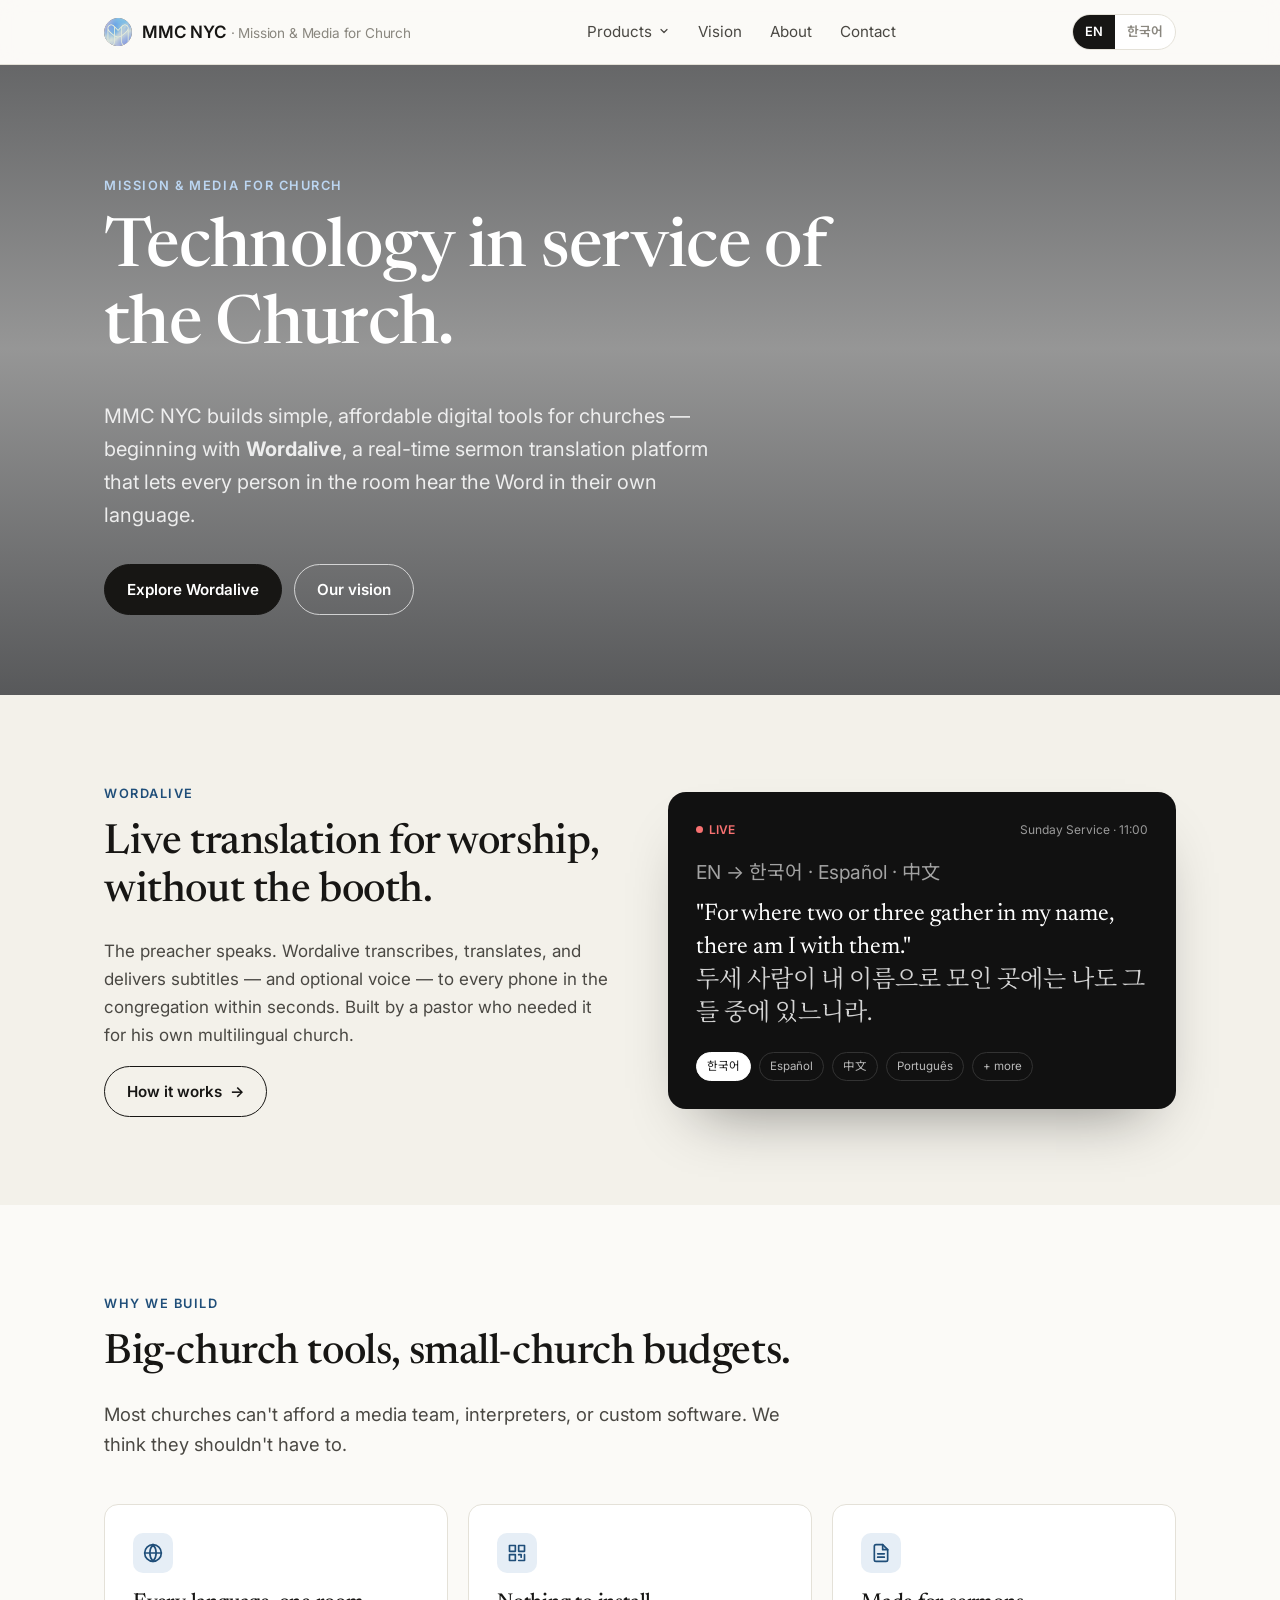
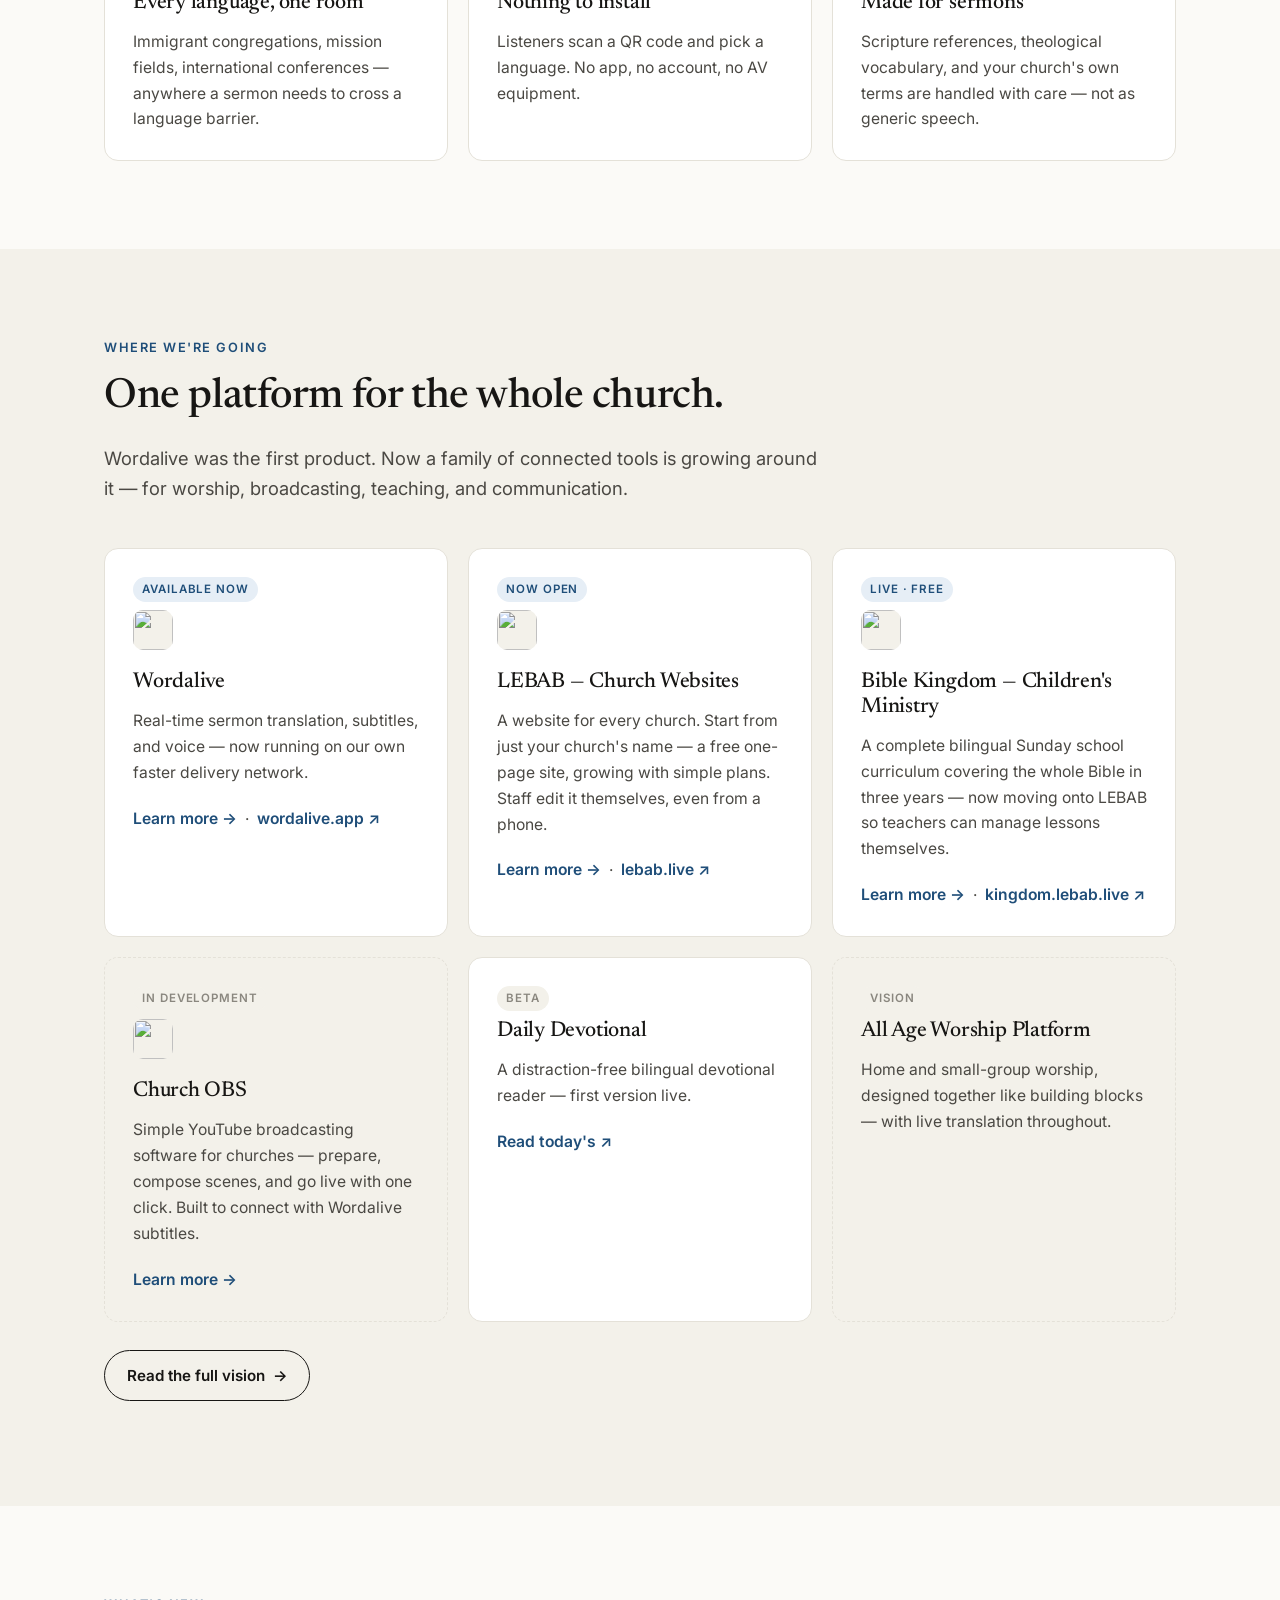
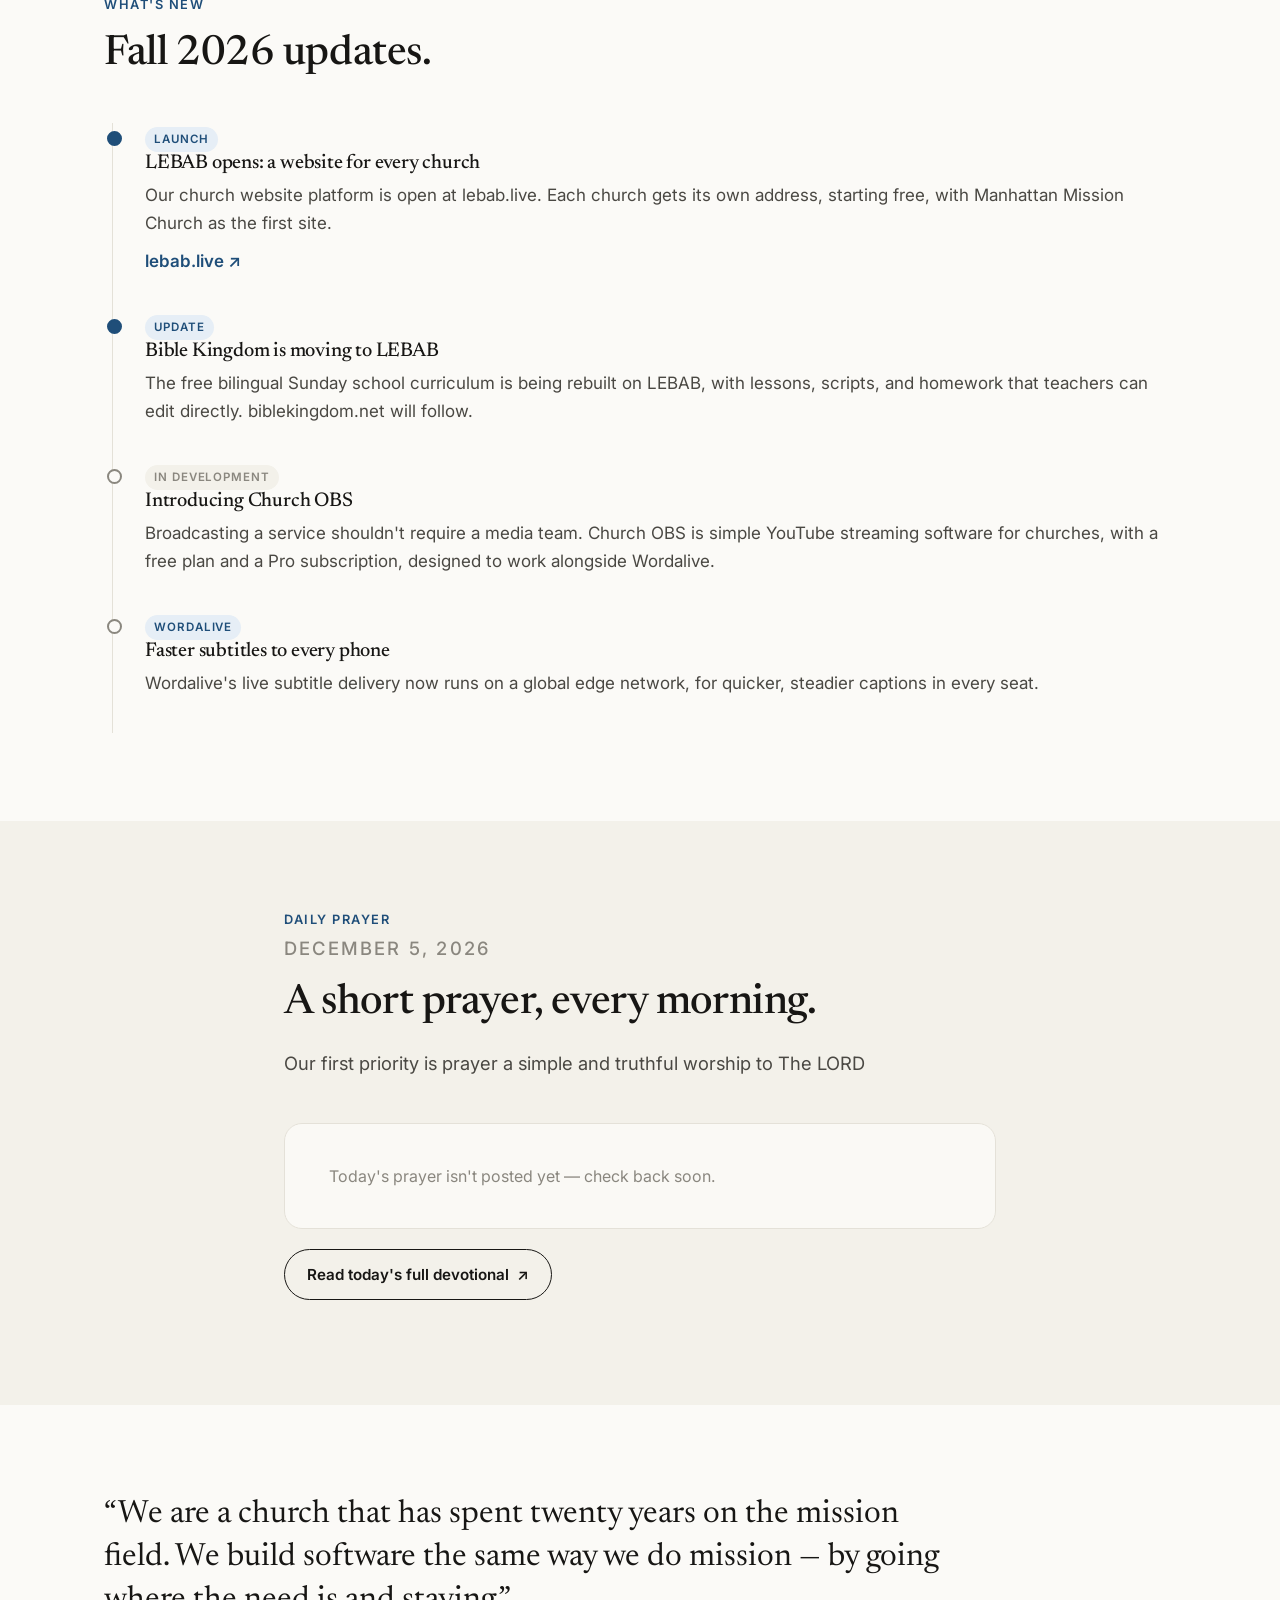
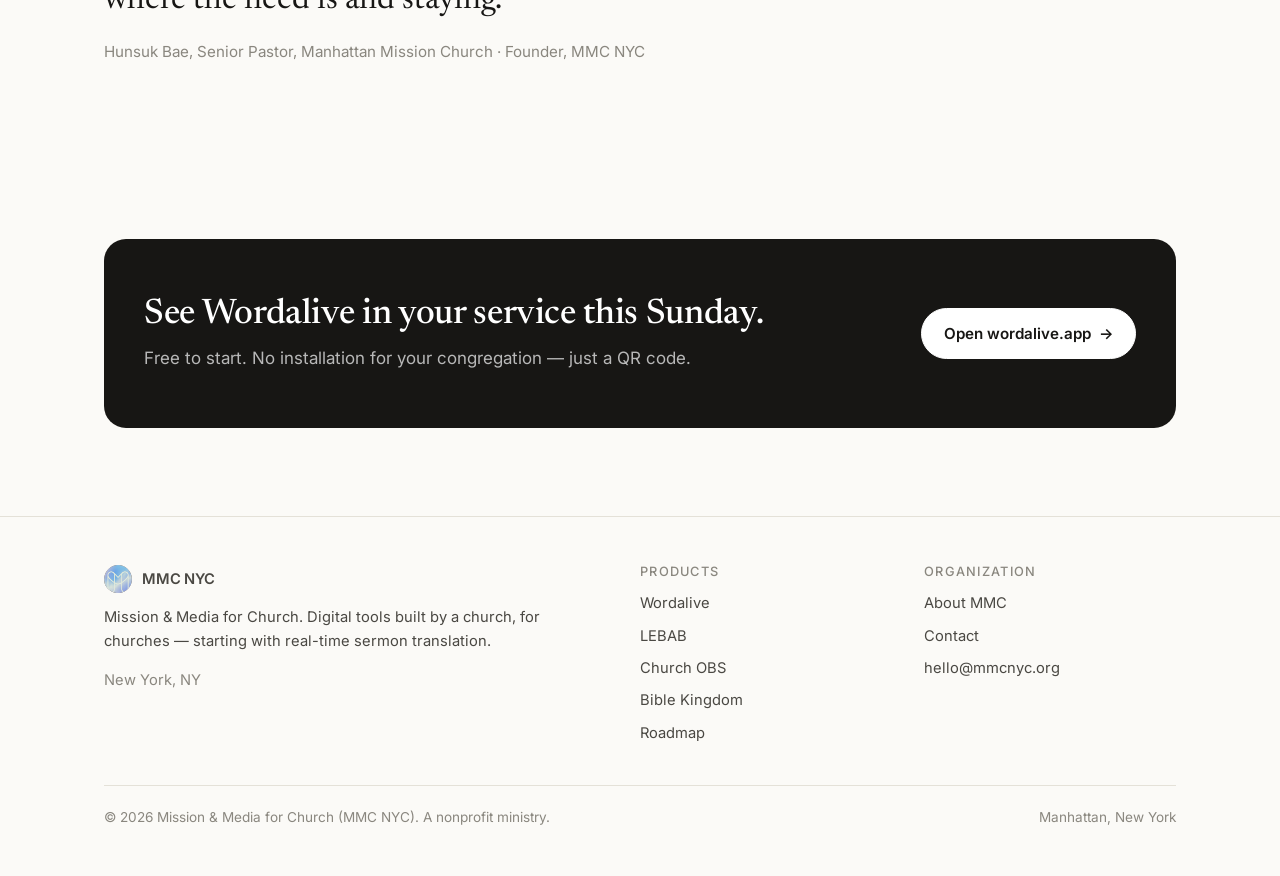
==== commit 3fc41c0b: "Church OBS: privacy policy and terms (Google API Limited Use, YouTube terms, how to revoke); real pr" ====
--- a/index.html
+++ b/index.html
@@ -27,10 +27,10 @@
       <div class="nav-group">
         <button class="nav-trigger" type="button" aria-expanded="false" aria-haspopup="true"><span class="en">Products</span><span class="ko">제품</span><svg viewBox="0 0 24 24" fill="none" stroke="currentColor" stroke-width="2.4" stroke-linecap="round" stroke-linejoin="round" aria-hidden="true"><path d="m6 9 6 6 6-6"/></svg></button>
         <div class="nav-menu">
-          <a href="wordalive/"><span class="pm wa">Wa</span><b>Wordalive</b><small><span class="en">Live sermon translation</span><span class="ko">실시간 설교 번역</span></small></a>
-          <a href="lebab/"><span class="pm lb">Lb</span><b>LEBAB</b><small><span class="en">Websites for every church</span><span class="ko">모든 교회에 홈페이지를</span></small></a>
-          <a href="churchobs/"><span class="pm obs">TV</span><b>Church OBS</b><small><span class="en">Simple church broadcasting</span><span class="ko">교회용 간편 방송</span></small></a>
-          <a href="biblekingdom/"><span class="pm bk">BK</span><b>Bible Kingdom</b><small><span class="en">Children's worship curriculum</span><span class="ko">어린이 예배 커리큘럼</span></small></a>
+          <a href="wordalive/"><span class="pm wa"><img src="https://wordalive.app/icon-192.png?v=7" alt="" width="34" height="34" loading="lazy"></span><b>Wordalive</b><small><span class="en">Live sermon translation</span><span class="ko">실시간 설교 번역</span></small></a>
+          <a href="lebab/"><span class="pm lb"><img src="https://lebab.live/brand/lebab-appicon-red-192.png" alt="" width="34" height="34" loading="lazy"></span><b>LEBAB</b><small><span class="en">Websites for every church</span><span class="ko">모든 교회에 홈페이지를</span></small></a>
+          <a href="churchobs/"><span class="pm obs"><img src="https://churchobs.app/assets/Church-OBS-AppIcon-Blue.svg" alt="" width="34" height="34" loading="lazy"></span><b>Church OBS</b><small><span class="en">Simple church broadcasting</span><span class="ko">교회용 간편 방송</span></small></a>
+          <a href="biblekingdom/"><span class="pm bk"><img src="https://kingdom.lebab.live/api/files/biblekingdom/logo/bk-logo.png" alt="" width="34" height="34" loading="lazy"></span><b>Bible Kingdom</b><small><span class="en">Children's worship curriculum</span><span class="ko">어린이 예배 커리큘럼</span></small></a>
         </div>
       </div>
       <a href="vision/"><span class="en">Vision</span><span class="ko">비전</span></a>
@@ -122,10 +122,10 @@
       <p class="en">Wordalive was the first product. Now a family of connected tools is growing around it — for worship, broadcasting, teaching, and communication.</p><p class="ko">Wordalive가 첫 번째 제품이었습니다. 이제 그 주위로 예배·방송·교육·소통을 위한 연결된 도구들이 자라고 있습니다.</p>
     </div>
     <div class="grid">
-      <div class="card"><span class="tag"><span class="en">Available now</span><span class="ko">지금 사용 가능</span></span><h3>Wordalive</h3><p class="en">Real-time sermon translation, subtitles, and voice — now running on our own faster delivery network.</p><p class="ko">실시간 설교 번역·자막·음성 — 더 빨라진 자체 전송망으로 운영 중.</p><p style="margin-top:12px"><a class="link" href="wordalive/"><span class="en">Learn more</span><span class="ko">자세히 보기</span> →</a> &nbsp;·&nbsp; <a class="link" href="https://wordalive.app" target="_blank" rel="noopener">wordalive.app ↗</a></p></div>
-      <div class="card"><span class="tag"><span class="en">Now open</span><span class="ko">오픈</span></span><h3>LEBAB — <span class="en">Church Websites</span><span class="ko">교회 홈페이지</span></h3><p class="en">A website for every church. Start from just your church's name — a free one-page site, growing with simple plans. Staff edit it themselves, even from a phone.</p><p class="ko">모든 교회에 홈페이지를. 교회 이름만으로 시작하는 무료 한 페이지 사이트에서, 필요에 따라 확장합니다. 스태프가 휴대폰으로도 직접 수정합니다.</p><p style="margin-top:12px"><a class="link" href="lebab/"><span class="en">Learn more</span><span class="ko">자세히 보기</span> →</a> &nbsp;·&nbsp; <a class="link" href="https://lebab.live" target="_blank" rel="noopener">lebab.live ↗</a></p></div>
-      <div class="card"><span class="tag"><span class="en">Live · Free</span><span class="ko">운영 중 · 무료</span></span><h3>Bible Kingdom — <span class="en">Children's Ministry</span><span class="ko">어린이 사역</span></h3><p class="en">A complete bilingual Sunday school curriculum covering the whole Bible in three years — now moving onto LEBAB so teachers can manage lessons themselves.</p><p class="ko">3년에 성경 전체를 다루는 완전한 이중 언어 주일학교 커리큘럼 — 교사가 직접 레슨을 관리할 수 있도록 LEBAB 위로 옮기는 중입니다.</p><p style="margin-top:12px"><a class="link" href="biblekingdom/"><span class="en">Learn more</span><span class="ko">자세히 보기</span> →</a> &nbsp;·&nbsp; <a class="link" href="https://kingdom.lebab.live" target="_blank" rel="noopener">kingdom.lebab.live ↗</a></p></div>
-      <div class="card soon"><span class="tag neutral"><span class="en">In development</span><span class="ko">개발 중</span></span><h3>Church OBS</h3><p class="en">Simple YouTube broadcasting software for churches — prepare, compose scenes, and go live with one click. Built to connect with Wordalive subtitles.</p><p class="ko">교회용 간편 유튜브 방송 소프트웨어 — 준비하고, 장면을 구성하고, 버튼 하나로 송출합니다. Wordalive 자막과 연결되도록 설계했습니다.</p><p style="margin-top:12px"><a class="link" href="churchobs/"><span class="en">Learn more</span><span class="ko">자세히 보기</span> →</a></p></div>
+      <div class="card"><span class="tag"><span class="en">Available now</span><span class="ko">지금 사용 가능</span></span><img class="card-logo" src="https://wordalive.app/icon-192.png?v=7" alt="" width="40" height="40" loading="lazy"><h3>Wordalive</h3><p class="en">Real-time sermon translation, subtitles, and voice — now running on our own faster delivery network.</p><p class="ko">실시간 설교 번역·자막·음성 — 더 빨라진 자체 전송망으로 운영 중.</p><p style="margin-top:12px"><a class="link" href="wordalive/"><span class="en">Learn more</span><span class="ko">자세히 보기</span> →</a> &nbsp;·&nbsp; <a class="link" href="https://wordalive.app" target="_blank" rel="noopener">wordalive.app ↗</a></p></div>
+      <div class="card"><span class="tag"><span class="en">Now open</span><span class="ko">오픈</span></span><img class="card-logo" src="https://lebab.live/brand/lebab-appicon-red-192.png" alt="" width="40" height="40" loading="lazy"><h3>LEBAB — <span class="en">Church Websites</span><span class="ko">교회 홈페이지</span></h3><p class="en">A website for every church. Start from just your church's name — a free one-page site, growing with simple plans. Staff edit it themselves, even from a phone.</p><p class="ko">모든 교회에 홈페이지를. 교회 이름만으로 시작하는 무료 한 페이지 사이트에서, 필요에 따라 확장합니다. 스태프가 휴대폰으로도 직접 수정합니다.</p><p style="margin-top:12px"><a class="link" href="lebab/"><span class="en">Learn more</span><span class="ko">자세히 보기</span> →</a> &nbsp;·&nbsp; <a class="link" href="https://lebab.live" target="_blank" rel="noopener">lebab.live ↗</a></p></div>
+      <div class="card"><span class="tag"><span class="en">Live · Free</span><span class="ko">운영 중 · 무료</span></span><img class="card-logo" src="https://kingdom.lebab.live/api/files/biblekingdom/logo/bk-logo.png" alt="" width="40" height="40" loading="lazy"><h3>Bible Kingdom — <span class="en">Children's Ministry</span><span class="ko">어린이 사역</span></h3><p class="en">A complete bilingual Sunday school curriculum covering the whole Bible in three years — now moving onto LEBAB so teachers can manage lessons themselves.</p><p class="ko">3년에 성경 전체를 다루는 완전한 이중 언어 주일학교 커리큘럼 — 교사가 직접 레슨을 관리할 수 있도록 LEBAB 위로 옮기는 중입니다.</p><p style="margin-top:12px"><a class="link" href="biblekingdom/"><span class="en">Learn more</span><span class="ko">자세히 보기</span> →</a> &nbsp;·&nbsp; <a class="link" href="https://kingdom.lebab.live" target="_blank" rel="noopener">kingdom.lebab.live ↗</a></p></div>
+      <div class="card soon"><span class="tag neutral"><span class="en">In development</span><span class="ko">개발 중</span></span><img class="card-logo" src="https://churchobs.app/assets/Church-OBS-AppIcon-Blue.svg" alt="" width="40" height="40" loading="lazy"><h3>Church OBS</h3><p class="en">Simple YouTube broadcasting software for churches — prepare, compose scenes, and go live with one click. Built to connect with Wordalive subtitles.</p><p class="ko">교회용 간편 유튜브 방송 소프트웨어 — 준비하고, 장면을 구성하고, 버튼 하나로 송출합니다. Wordalive 자막과 연결되도록 설계했습니다.</p><p style="margin-top:12px"><a class="link" href="churchobs/"><span class="en">Learn more</span><span class="ko">자세히 보기</span> →</a></p></div>
       <div class="card"><span class="tag neutral"><span class="en">Beta</span><span class="ko">베타</span></span><h3><span class="en">Daily Devotional</span><span class="ko">매일 묵상</span></h3><p class="en">A distraction-free bilingual devotional reader — first version live.</p><p class="ko">군더더기 없는 이중 언어 묵상 리더 — 1차 버전 운영 중.</p><p style="margin-top:12px"><a class="link" href="https://devotion-gamma.vercel.app/" target="_blank" rel="noopener"><span class="en">Read today's</span><span class="ko">오늘의 묵상</span> ↗</a></p></div>
       <div class="card soon"><span class="tag neutral"><span class="en">Vision</span><span class="ko">비전</span></span><h3>All Age Worship Platform</h3><p class="en">Home and small-group worship, designed together like building blocks — with live translation throughout.</p><p class="ko">가정예배와 소그룹 예배를 블록처럼 함께 디자인 — 실시간 번역이 내내 함께합니다.</p></div>
     </div>
--- a/css/style.css
+++ b/css/style.css
@@ -400,7 +400,9 @@
 .nav-menu .pm { width: 34px; height: 34px; border-radius: 9px; display: grid; place-items: center; grid-row: span 2; font-weight: 700; font-size: .78rem; color: #fff; }
 .nav-menu b { font-weight: 600; font-size: .95rem; line-height: 1.3; }
 .nav-menu small { color: var(--ink-3); font-size: .8rem; line-height: 1.3; }
-.pm.wa { background: #d84a28; } .pm.lb { background: #1f4e79; } .pm.obs { background: #121212; } .pm.bk { background: #4b2fbf; }
+.nav-menu .pm { background: var(--bg-alt); overflow: hidden; }
+.nav-menu .pm img { width: 100%; height: 100%; object-fit: cover; display: block; }
+.pm.obs { background: #121212; } .pm.bk { background: #fff; }
 @media (max-width: 800px) {
   .nav.open .nav-group { border-bottom: 1px solid var(--line); padding-bottom: 6px; }
   .nav.open .nav-trigger { padding: 12px 0; width: 100%; justify-content: space-between; border: 0; pointer-events: none; }
@@ -661,3 +663,5 @@
   .bk-art img, .bk-logo-lg, .obs-meter i, .lb-input .caret { animation: none; }
   .obs-comp, .lb-site, .stage-screen video { transition: none; }
 }
+
+.card .card-logo { width: 40px; height: 40px; border-radius: 10px; display: block; margin-bottom: 12px; object-fit: cover; background: var(--bg-alt); }
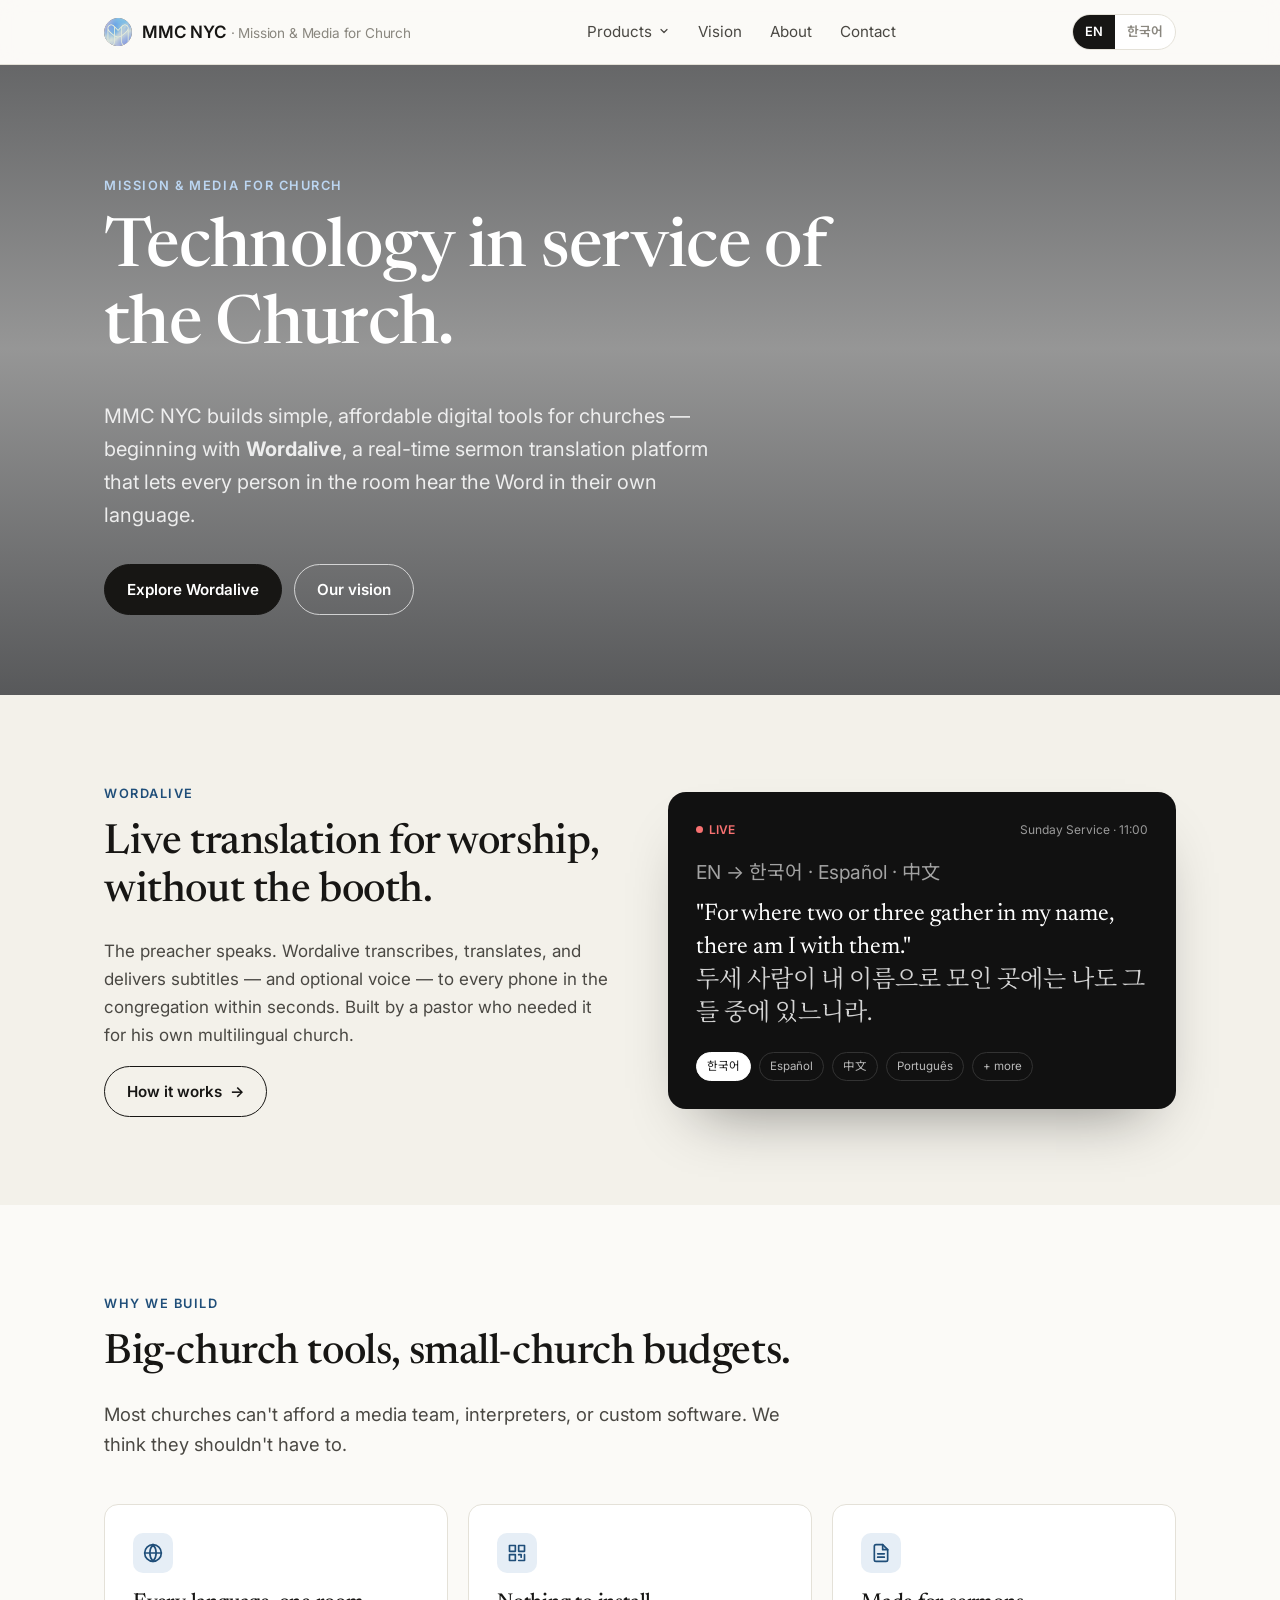
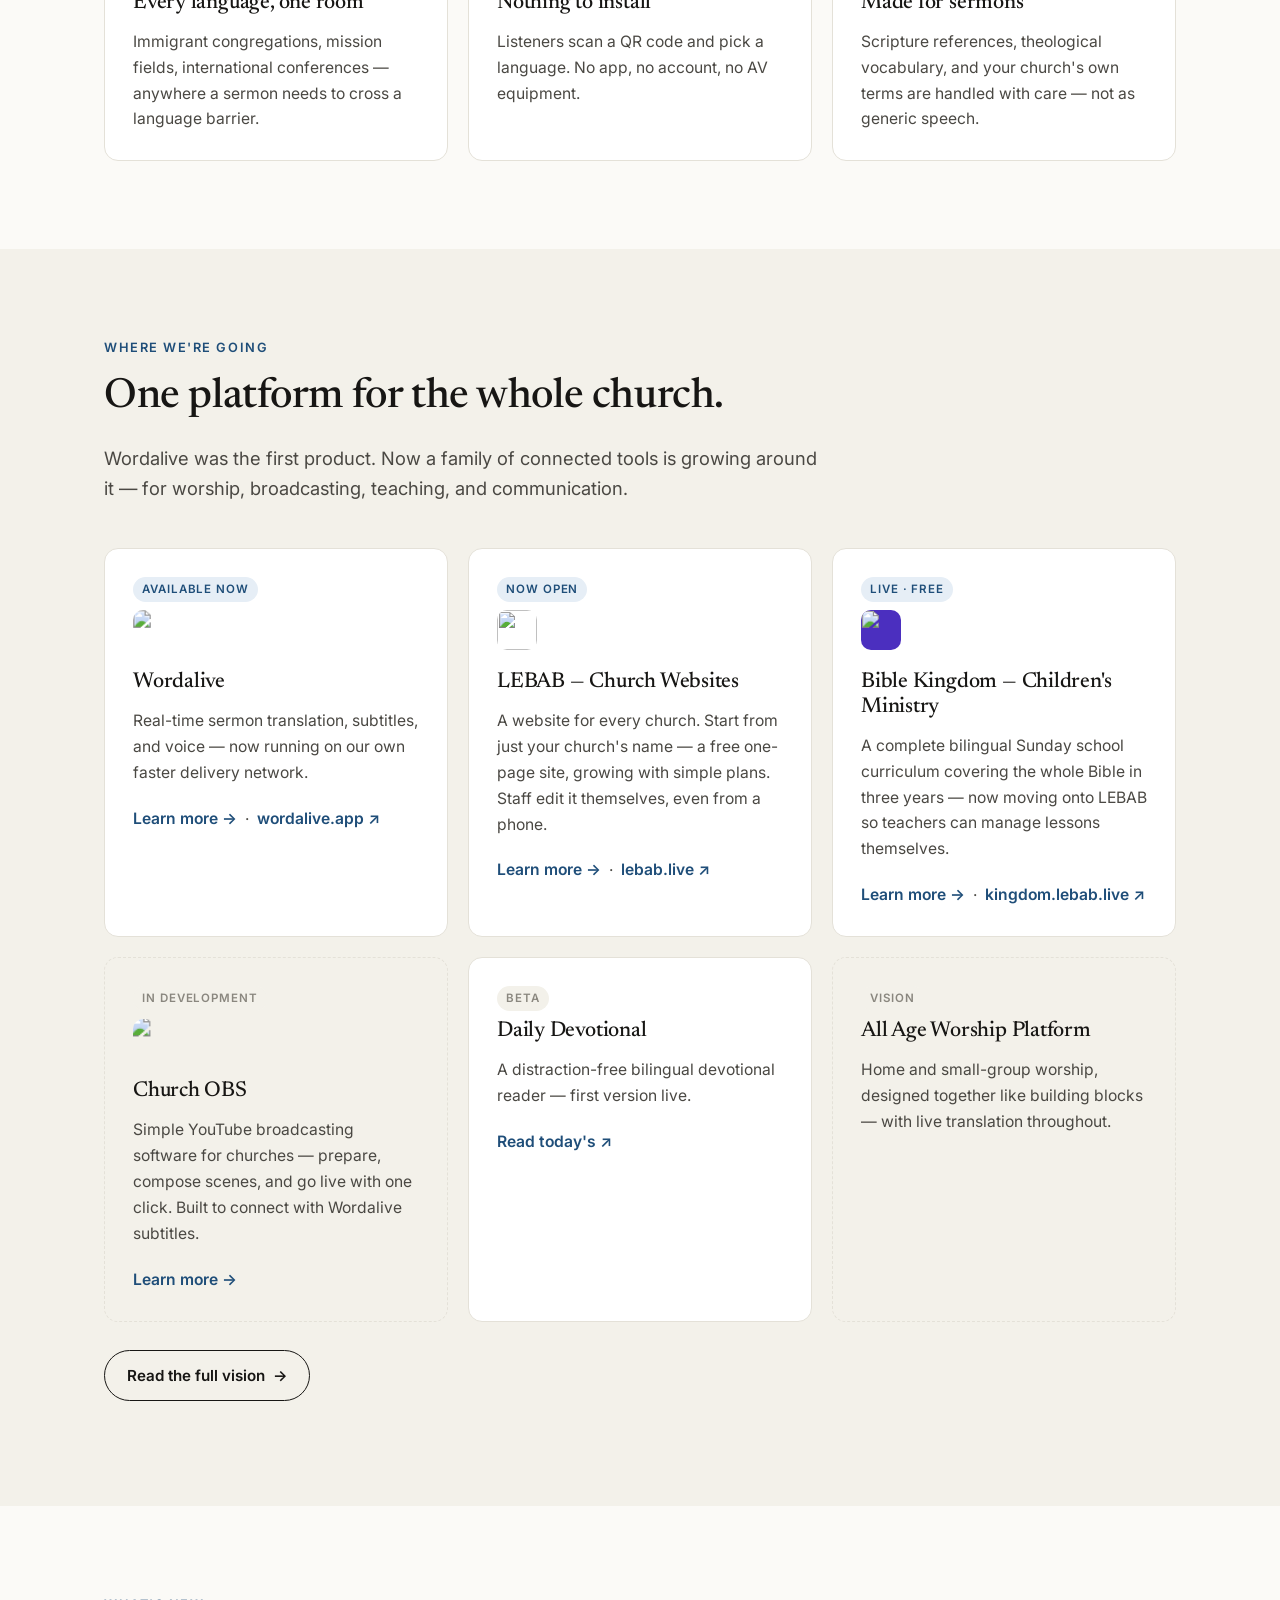
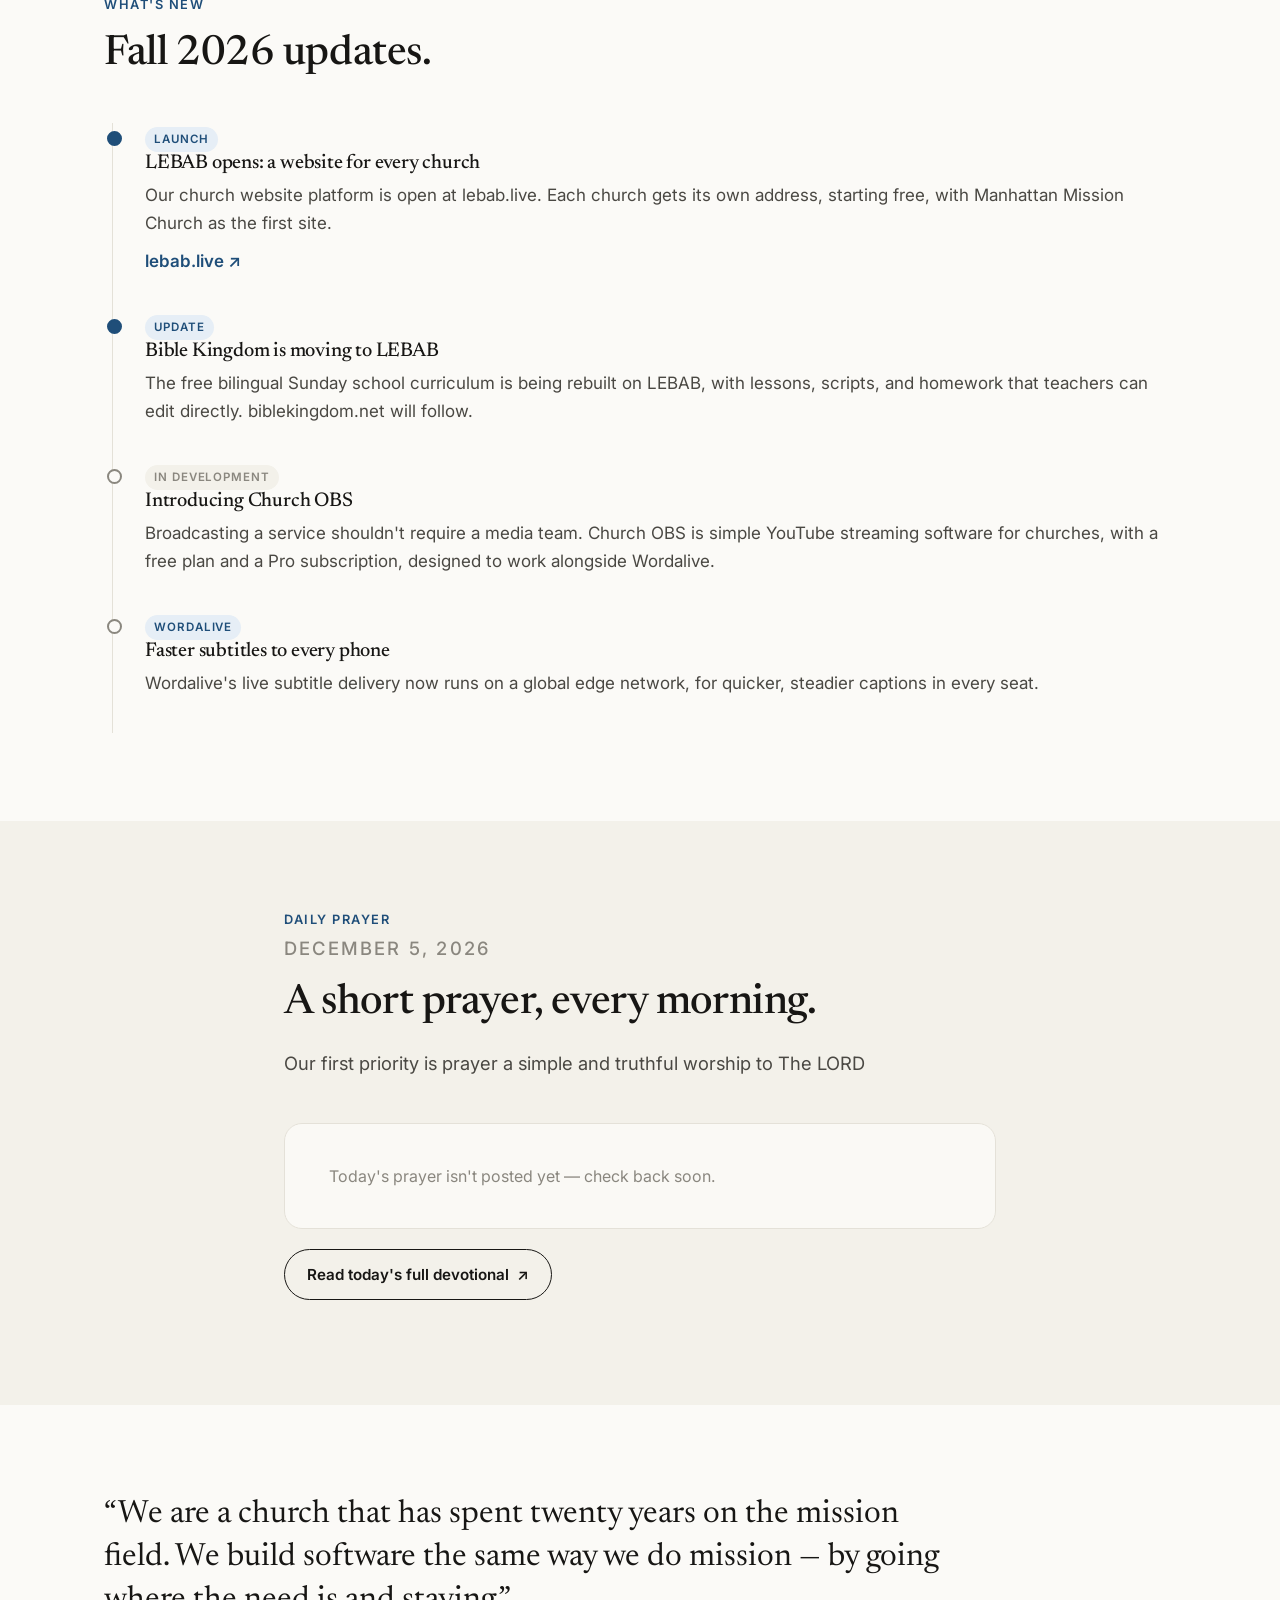
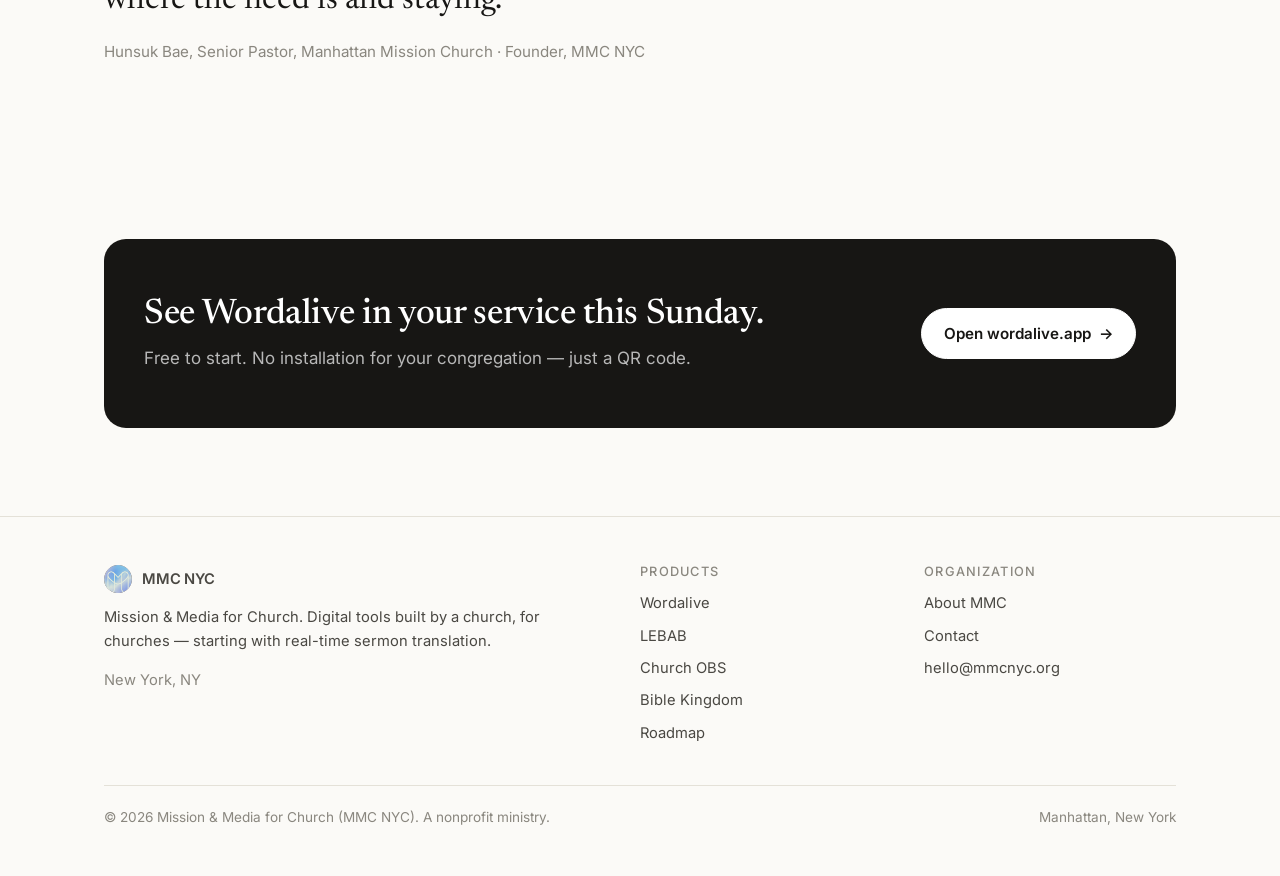
==== commit c4c6be99: "Product logos: one rounded square size for all four, matched to the LEBAB icon Co-Authored-By: Claud" ====
--- a/index.html
+++ b/index.html
@@ -122,10 +122,10 @@
       <p class="en">Wordalive was the first product. Now a family of connected tools is growing around it — for worship, broadcasting, teaching, and communication.</p><p class="ko">Wordalive가 첫 번째 제품이었습니다. 이제 그 주위로 예배·방송·교육·소통을 위한 연결된 도구들이 자라고 있습니다.</p>
     </div>
     <div class="grid">
-      <div class="card"><span class="tag"><span class="en">Available now</span><span class="ko">지금 사용 가능</span></span><img class="card-logo" src="https://wordalive.app/icon-192.png?v=7" alt="" width="40" height="40" loading="lazy"><h3>Wordalive</h3><p class="en">Real-time sermon translation, subtitles, and voice — now running on our own faster delivery network.</p><p class="ko">실시간 설교 번역·자막·음성 — 더 빨라진 자체 전송망으로 운영 중.</p><p style="margin-top:12px"><a class="link" href="wordalive/"><span class="en">Learn more</span><span class="ko">자세히 보기</span> →</a> &nbsp;·&nbsp; <a class="link" href="https://wordalive.app" target="_blank" rel="noopener">wordalive.app ↗</a></p></div>
-      <div class="card"><span class="tag"><span class="en">Now open</span><span class="ko">오픈</span></span><img class="card-logo" src="https://lebab.live/brand/lebab-appicon-red-192.png" alt="" width="40" height="40" loading="lazy"><h3>LEBAB — <span class="en">Church Websites</span><span class="ko">교회 홈페이지</span></h3><p class="en">A website for every church. Start from just your church's name — a free one-page site, growing with simple plans. Staff edit it themselves, even from a phone.</p><p class="ko">모든 교회에 홈페이지를. 교회 이름만으로 시작하는 무료 한 페이지 사이트에서, 필요에 따라 확장합니다. 스태프가 휴대폰으로도 직접 수정합니다.</p><p style="margin-top:12px"><a class="link" href="lebab/"><span class="en">Learn more</span><span class="ko">자세히 보기</span> →</a> &nbsp;·&nbsp; <a class="link" href="https://lebab.live" target="_blank" rel="noopener">lebab.live ↗</a></p></div>
-      <div class="card"><span class="tag"><span class="en">Live · Free</span><span class="ko">운영 중 · 무료</span></span><img class="card-logo" src="https://kingdom.lebab.live/api/files/biblekingdom/logo/bk-logo.png" alt="" width="40" height="40" loading="lazy"><h3>Bible Kingdom — <span class="en">Children's Ministry</span><span class="ko">어린이 사역</span></h3><p class="en">A complete bilingual Sunday school curriculum covering the whole Bible in three years — now moving onto LEBAB so teachers can manage lessons themselves.</p><p class="ko">3년에 성경 전체를 다루는 완전한 이중 언어 주일학교 커리큘럼 — 교사가 직접 레슨을 관리할 수 있도록 LEBAB 위로 옮기는 중입니다.</p><p style="margin-top:12px"><a class="link" href="biblekingdom/"><span class="en">Learn more</span><span class="ko">자세히 보기</span> →</a> &nbsp;·&nbsp; <a class="link" href="https://kingdom.lebab.live" target="_blank" rel="noopener">kingdom.lebab.live ↗</a></p></div>
-      <div class="card soon"><span class="tag neutral"><span class="en">In development</span><span class="ko">개발 중</span></span><img class="card-logo" src="https://churchobs.app/assets/Church-OBS-AppIcon-Blue.svg" alt="" width="40" height="40" loading="lazy"><h3>Church OBS</h3><p class="en">Simple YouTube broadcasting software for churches — prepare, compose scenes, and go live with one click. Built to connect with Wordalive subtitles.</p><p class="ko">교회용 간편 유튜브 방송 소프트웨어 — 준비하고, 장면을 구성하고, 버튼 하나로 송출합니다. Wordalive 자막과 연결되도록 설계했습니다.</p><p style="margin-top:12px"><a class="link" href="churchobs/"><span class="en">Learn more</span><span class="ko">자세히 보기</span> →</a></p></div>
+      <div class="card"><span class="tag"><span class="en">Available now</span><span class="ko">지금 사용 가능</span></span><span class="pm wa card-pm"><img src="https://wordalive.app/icon-192.png?v=7" alt="" width="40" height="40" loading="lazy"></span><h3>Wordalive</h3><p class="en">Real-time sermon translation, subtitles, and voice — now running on our own faster delivery network.</p><p class="ko">실시간 설교 번역·자막·음성 — 더 빨라진 자체 전송망으로 운영 중.</p><p style="margin-top:12px"><a class="link" href="wordalive/"><span class="en">Learn more</span><span class="ko">자세히 보기</span> →</a> &nbsp;·&nbsp; <a class="link" href="https://wordalive.app" target="_blank" rel="noopener">wordalive.app ↗</a></p></div>
+      <div class="card"><span class="tag"><span class="en">Now open</span><span class="ko">오픈</span></span><span class="pm lb card-pm"><img src="https://lebab.live/brand/lebab-appicon-red-192.png" alt="" width="40" height="40" loading="lazy"></span><h3>LEBAB — <span class="en">Church Websites</span><span class="ko">교회 홈페이지</span></h3><p class="en">A website for every church. Start from just your church's name — a free one-page site, growing with simple plans. Staff edit it themselves, even from a phone.</p><p class="ko">모든 교회에 홈페이지를. 교회 이름만으로 시작하는 무료 한 페이지 사이트에서, 필요에 따라 확장합니다. 스태프가 휴대폰으로도 직접 수정합니다.</p><p style="margin-top:12px"><a class="link" href="lebab/"><span class="en">Learn more</span><span class="ko">자세히 보기</span> →</a> &nbsp;·&nbsp; <a class="link" href="https://lebab.live" target="_blank" rel="noopener">lebab.live ↗</a></p></div>
+      <div class="card"><span class="tag"><span class="en">Live · Free</span><span class="ko">운영 중 · 무료</span></span><span class="pm bk card-pm"><img src="https://kingdom.lebab.live/api/files/biblekingdom/logo/bk-logo.png" alt="" width="40" height="40" loading="lazy"></span><h3>Bible Kingdom — <span class="en">Children's Ministry</span><span class="ko">어린이 사역</span></h3><p class="en">A complete bilingual Sunday school curriculum covering the whole Bible in three years — now moving onto LEBAB so teachers can manage lessons themselves.</p><p class="ko">3년에 성경 전체를 다루는 완전한 이중 언어 주일학교 커리큘럼 — 교사가 직접 레슨을 관리할 수 있도록 LEBAB 위로 옮기는 중입니다.</p><p style="margin-top:12px"><a class="link" href="biblekingdom/"><span class="en">Learn more</span><span class="ko">자세히 보기</span> →</a> &nbsp;·&nbsp; <a class="link" href="https://kingdom.lebab.live" target="_blank" rel="noopener">kingdom.lebab.live ↗</a></p></div>
+      <div class="card soon"><span class="tag neutral"><span class="en">In development</span><span class="ko">개발 중</span></span><span class="pm obs card-pm"><img src="https://churchobs.app/assets/Church-OBS-AppIcon-Blue.svg" alt="" width="40" height="40" loading="lazy"></span><h3>Church OBS</h3><p class="en">Simple YouTube broadcasting software for churches — prepare, compose scenes, and go live with one click. Built to connect with Wordalive subtitles.</p><p class="ko">교회용 간편 유튜브 방송 소프트웨어 — 준비하고, 장면을 구성하고, 버튼 하나로 송출합니다. Wordalive 자막과 연결되도록 설계했습니다.</p><p style="margin-top:12px"><a class="link" href="churchobs/"><span class="en">Learn more</span><span class="ko">자세히 보기</span> →</a></p></div>
       <div class="card"><span class="tag neutral"><span class="en">Beta</span><span class="ko">베타</span></span><h3><span class="en">Daily Devotional</span><span class="ko">매일 묵상</span></h3><p class="en">A distraction-free bilingual devotional reader — first version live.</p><p class="ko">군더더기 없는 이중 언어 묵상 리더 — 1차 버전 운영 중.</p><p style="margin-top:12px"><a class="link" href="https://devotion-gamma.vercel.app/" target="_blank" rel="noopener"><span class="en">Read today's</span><span class="ko">오늘의 묵상</span> ↗</a></p></div>
       <div class="card soon"><span class="tag neutral"><span class="en">Vision</span><span class="ko">비전</span></span><h3>All Age Worship Platform</h3><p class="en">Home and small-group worship, designed together like building blocks — with live translation throughout.</p><p class="ko">가정예배와 소그룹 예배를 블록처럼 함께 디자인 — 실시간 번역이 내내 함께합니다.</p></div>
     </div>
--- a/css/style.css
+++ b/css/style.css
@@ -400,9 +400,17 @@
 .nav-menu .pm { width: 34px; height: 34px; border-radius: 9px; display: grid; place-items: center; grid-row: span 2; font-weight: 700; font-size: .78rem; color: #fff; }
 .nav-menu b { font-weight: 600; font-size: .95rem; line-height: 1.3; }
 .nav-menu small { color: var(--ink-3); font-size: .8rem; line-height: 1.3; }
-.nav-menu .pm { background: var(--bg-alt); overflow: hidden; }
+/* the product cards on the home page use the same boxes, a little larger */
+.card .card-pm { width: 40px; height: 40px; border-radius: 10px; display: grid; place-items: center; margin-bottom: 12px; overflow: hidden; }
+.card .card-pm img { width: 100%; height: 100%; object-fit: cover; display: block; }
+.card .card-pm.wa img { transform: scale(1.1); } .card .card-pm.obs img { transform: scale(1.28); } .card .card-pm.bk { background: #4b2fbf; } .card .card-pm.bk img { transform: scale(1.06); }
+/* one 34px rounded square per product: each icon is scaled so its own art fills the box like LEBAB's */
+.nav-menu .pm { background: transparent; overflow: hidden; border-radius: 9px; }
 .nav-menu .pm img { width: 100%; height: 100%; object-fit: cover; display: block; }
-.pm.obs { background: #121212; } .pm.bk { background: #fff; }
+.pm.wa img { transform: scale(1.1); }      /* its own rounded corners sit just outside the box */
+.pm.obs img { transform: scale(1.28); }    /* the icon file has clear margin around the blue square */
+.pm.bk { background: #4b2fbf; }            /* a round logo on its own purple, so the box reads as a square */
+.pm.bk img { transform: scale(1.06); }
 @media (max-width: 800px) {
   .nav.open .nav-group { border-bottom: 1px solid var(--line); padding-bottom: 6px; }
   .nav.open .nav-trigger { padding: 12px 0; width: 100%; justify-content: space-between; border: 0; pointer-events: none; }
@@ -664,4 +672,3 @@
   .obs-comp, .lb-site, .stage-screen video { transition: none; }
 }
 
-.card .card-logo { width: 40px; height: 40px; border-radius: 10px; display: block; margin-bottom: 12px; object-fit: cover; background: var(--bg-alt); }
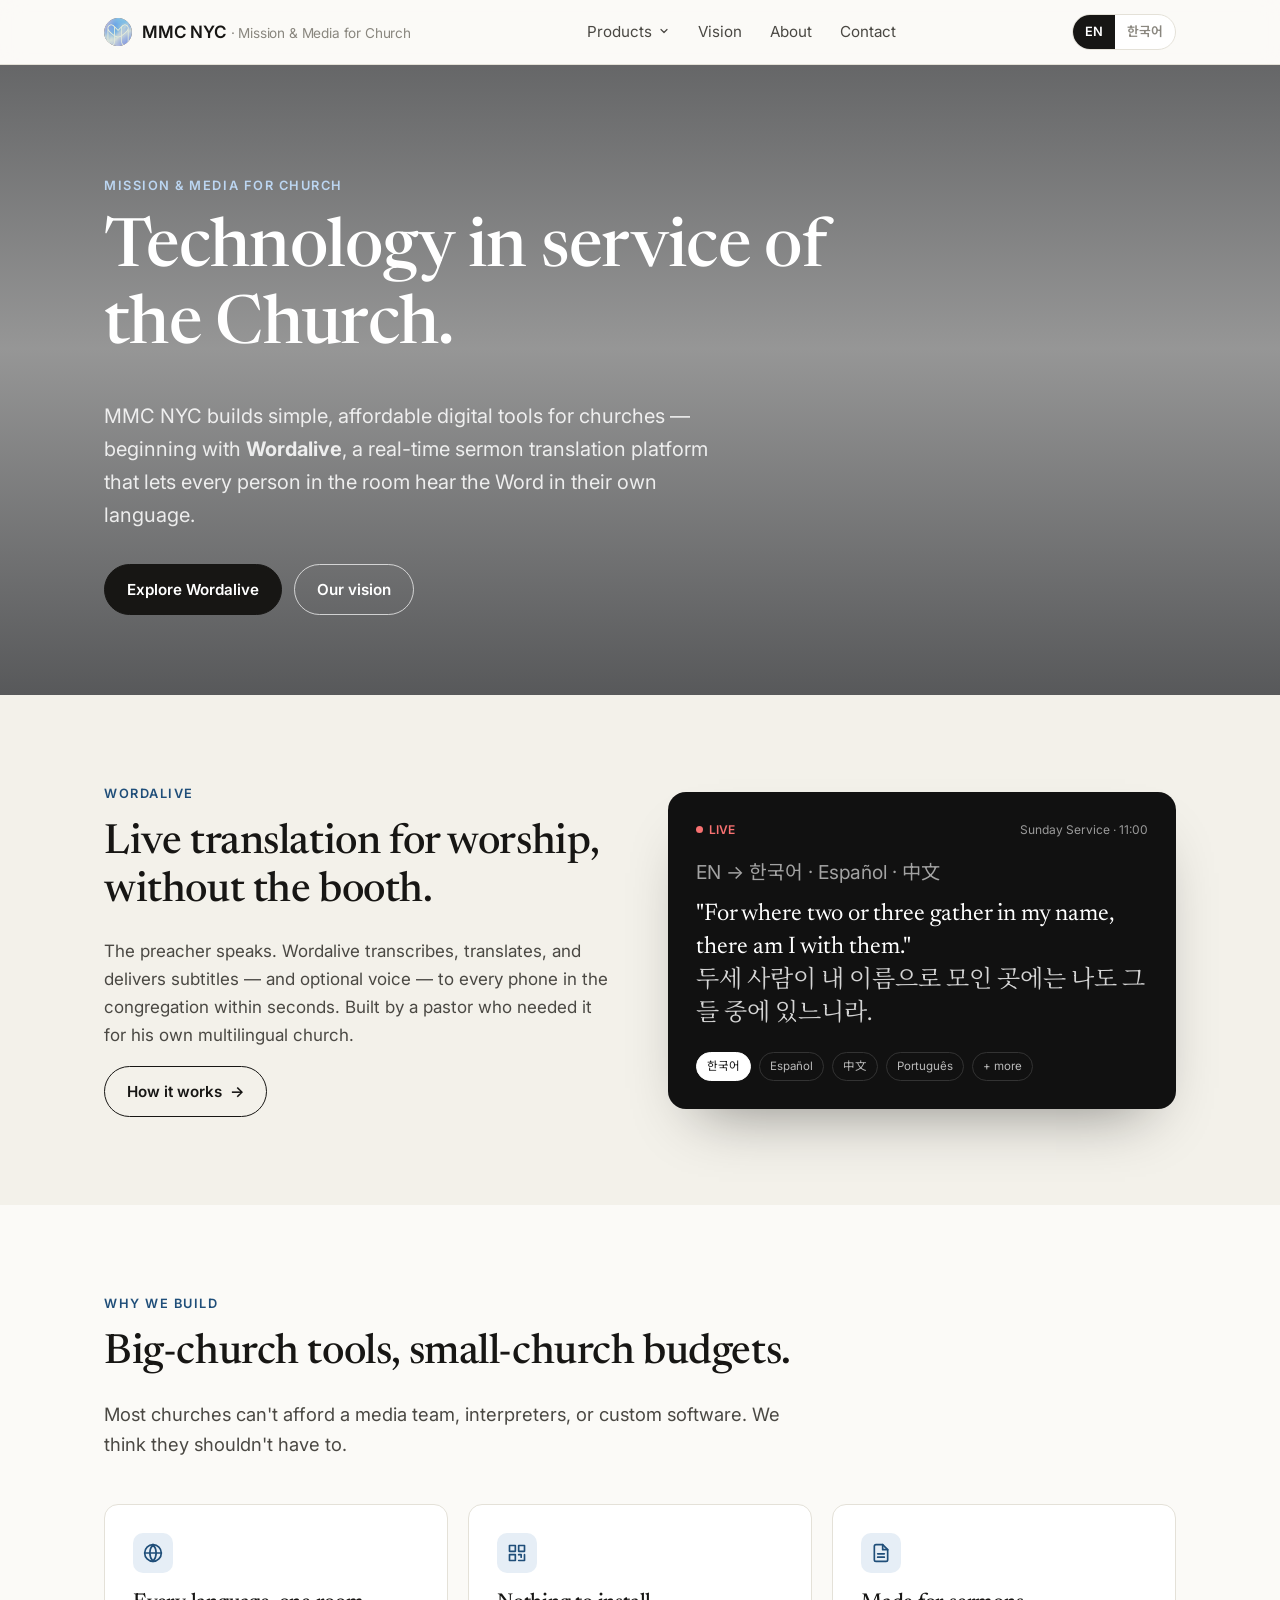
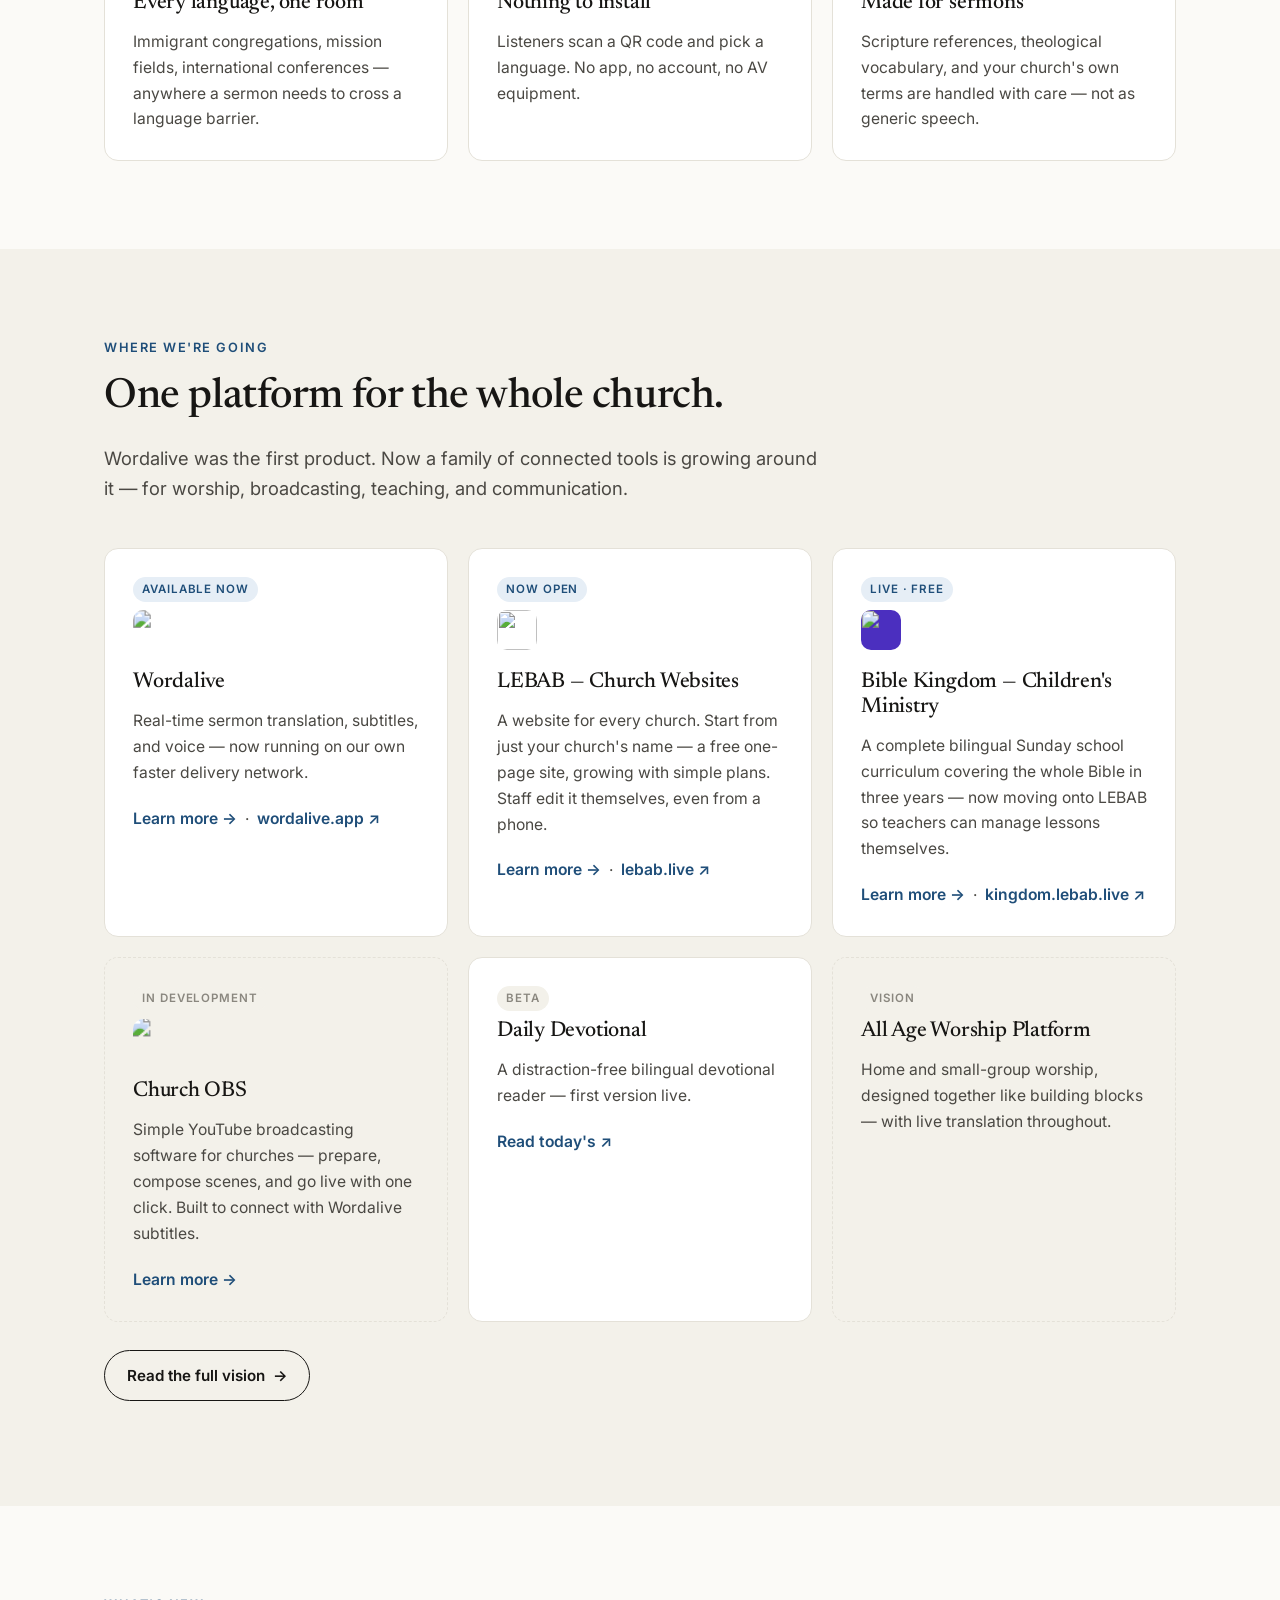
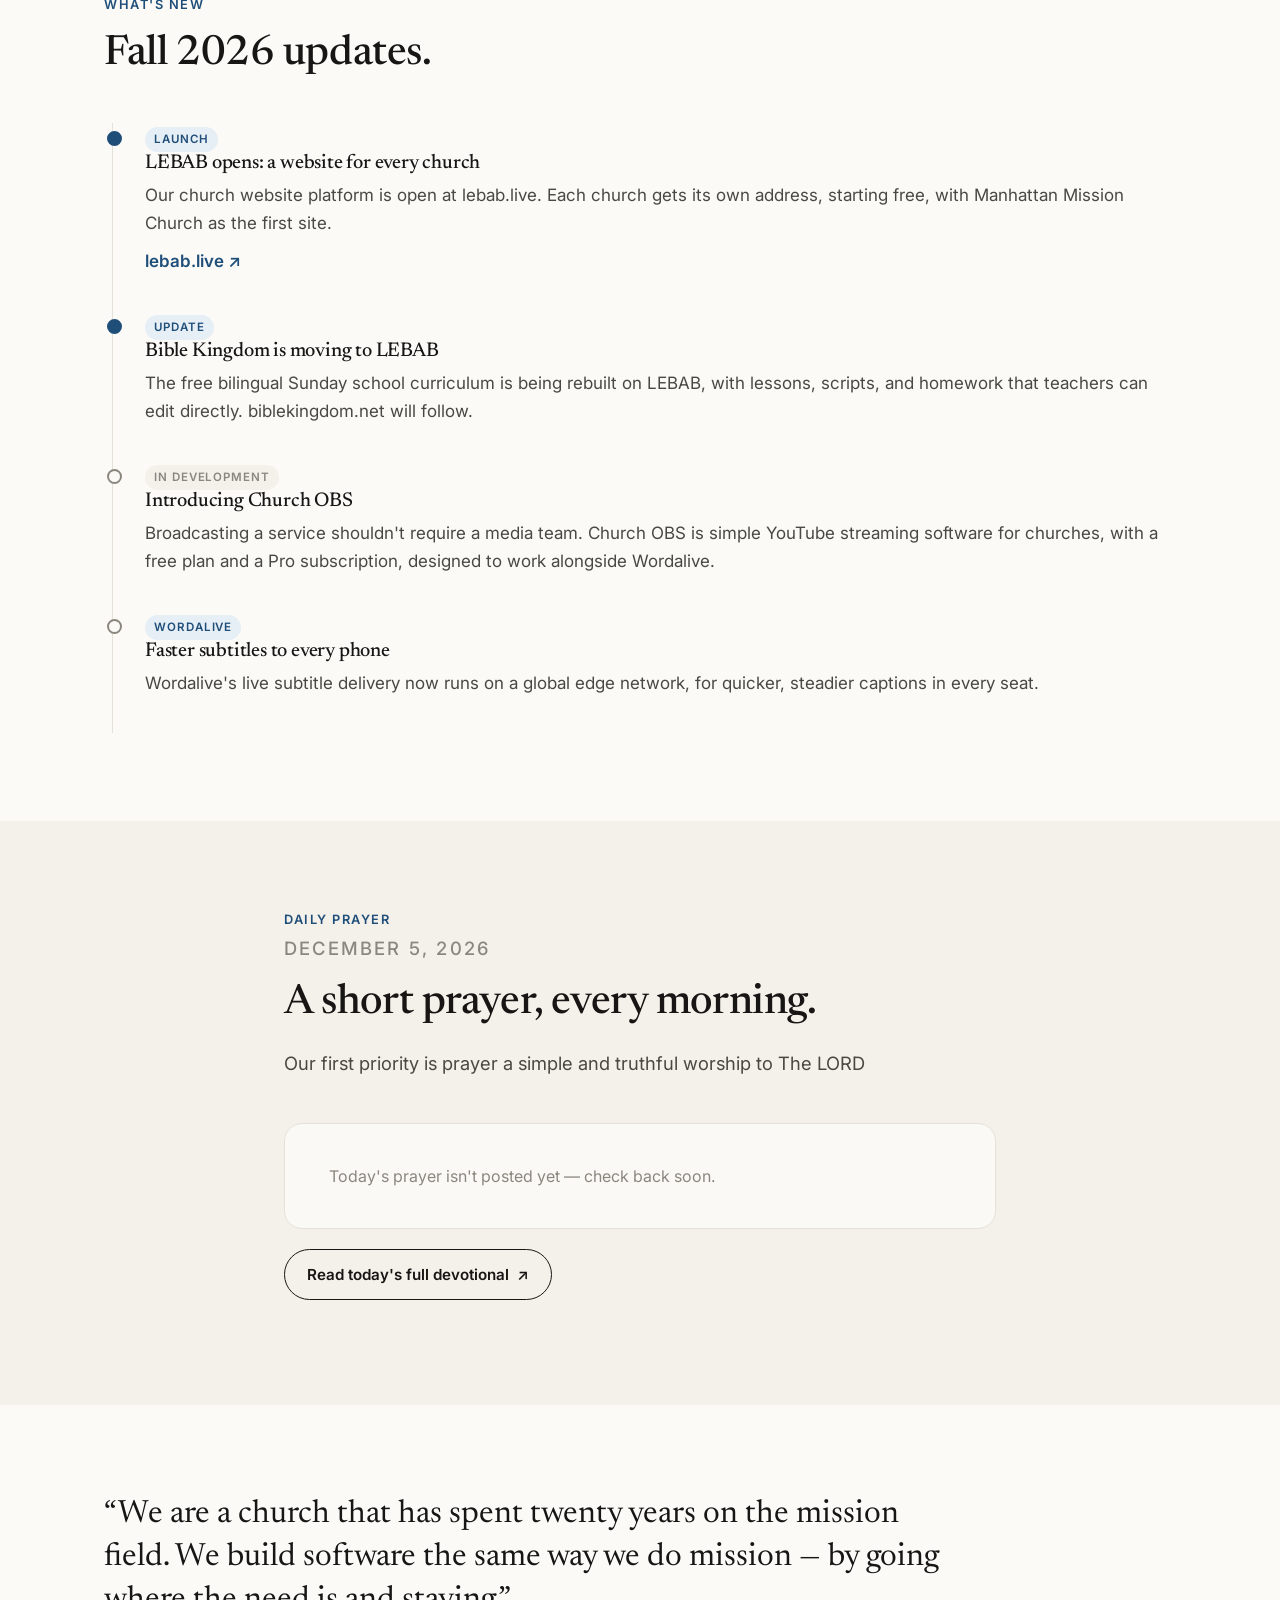
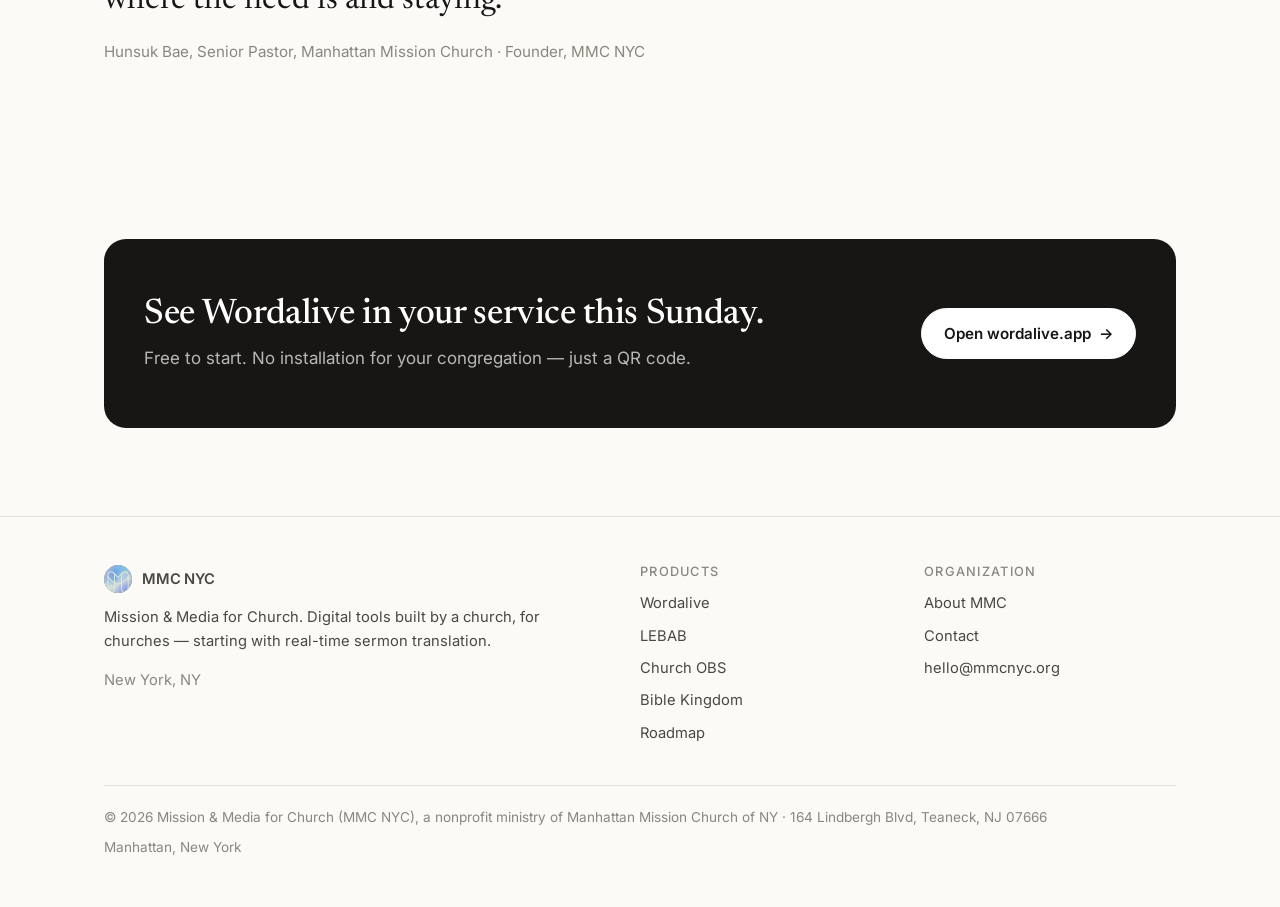
==== commit bcdb95b6: "Footer: name Manhattan Mission Church of NY and its address Co-Authored-By: Claude Opus 5.5 <noreply" ====
--- a/index.html
+++ b/index.html
@@ -14,7 +14,7 @@
 <link rel="preconnect" href="https://fonts.googleapis.com">
 <link rel="preconnect" href="https://fonts.gstatic.com" crossorigin>
 <link href="https://fonts.googleapis.com/css2?family=Inter:wght@400;500;600&family=Newsreader:opsz,wght@6..72,400;6..72,500&family=Noto+Sans+KR:wght@400;500;600&family=Noto+Serif+KR:wght@400;500&display=swap" rel="stylesheet">
-<link rel="stylesheet" href="css/style.css">
+<link rel="stylesheet" href="css/style.css?v=20261103b">
 </head>
 <body>
 <header class="site-header">
@@ -234,7 +234,7 @@
       </ul>
     </div>
     <div class="legal">
-      <span>© <span data-year></span> Mission &amp; Media for Church (MMC NYC). <span class="en">A nonprofit ministry.</span><span class="ko">비영리 사역 기관입니다.</span></span>
+      <span>© <span data-year></span> Mission &amp; Media for Church (MMC NYC), <span class="en">a nonprofit ministry of Manhattan Mission Church of NY</span><span class="ko">Manhattan Mission Church of NY의 비영리 사역 기관</span> · 164 Lindbergh Blvd, Teaneck, NJ 07666</span>
       <span>Manhattan, New York</span>
     </div>
   </div>
--- a/css/style.css
+++ b/css/style.css
@@ -534,6 +534,10 @@
 .obs-shot img { width: 100%; height: auto; display: block; border-radius: 14px; box-shadow: 0 60px 120px -40px rgba(0,0,0,.9), 0 0 0 1px var(--obs-line); }
 .obs-shot figcaption { margin-top: 14px; font-size: .9rem; color: var(--obs-muted); text-align: center; }
 .obs-steps { display: grid; grid-template-columns: repeat(3, 1fr); gap: 18px; }
+.obs-steps.four { grid-template-columns: repeat(4, 1fr); }
+@media (max-width: 1000px) { .obs-steps.four { grid-template-columns: repeat(2, 1fr); } }
+@media (max-width: 600px) { .obs-steps.four { grid-template-columns: 1fr; } }
+.obs-templates small + span + small, .obs-templates span + small { margin-top: 10px; }
 .obs-step { background: var(--obs-panel); border: 1px solid var(--obs-line); border-radius: 16px; padding: 26px; }
 .obs-step .n { display: inline-grid; place-items: center; width: 34px; height: 34px; border-radius: 50%; background: var(--obs-blue); color: #fff; font-weight: 700; margin-bottom: 16px; }
 .obs-step p { margin: 0; font-size: .97rem; }
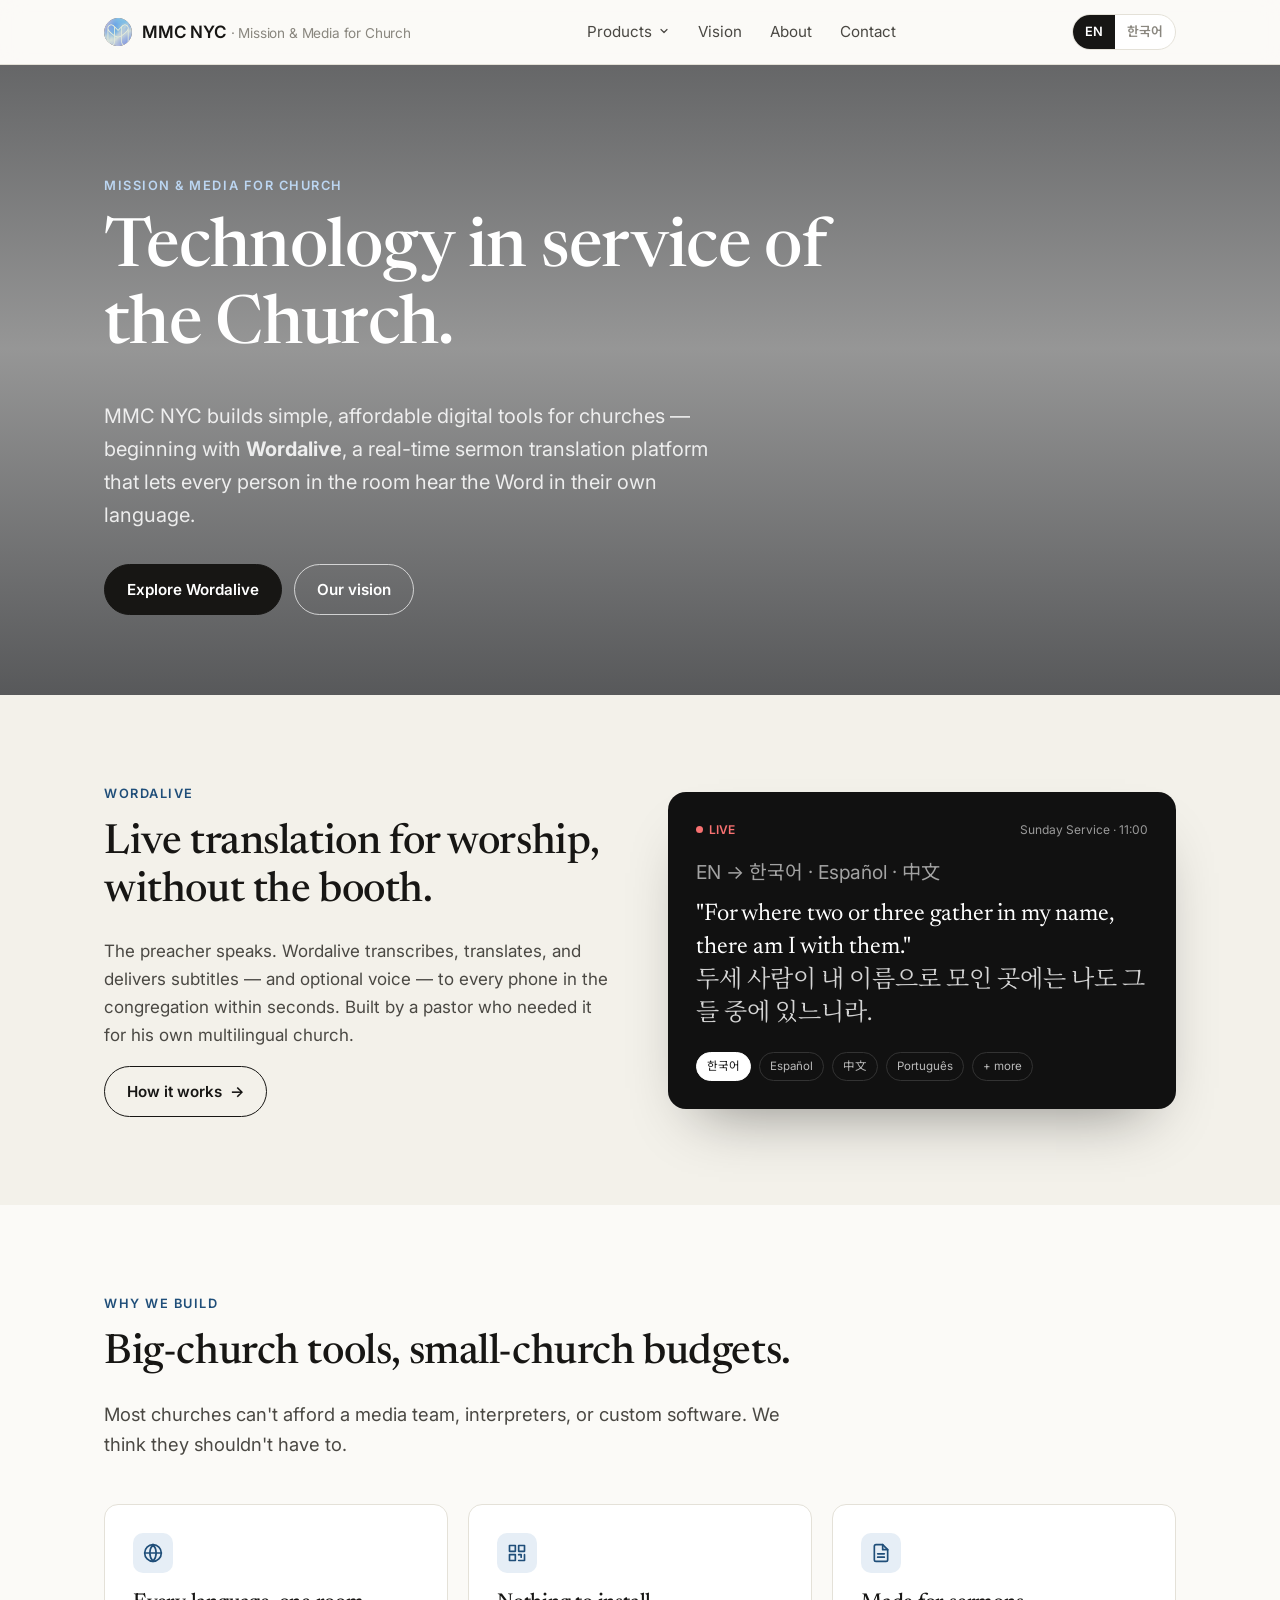
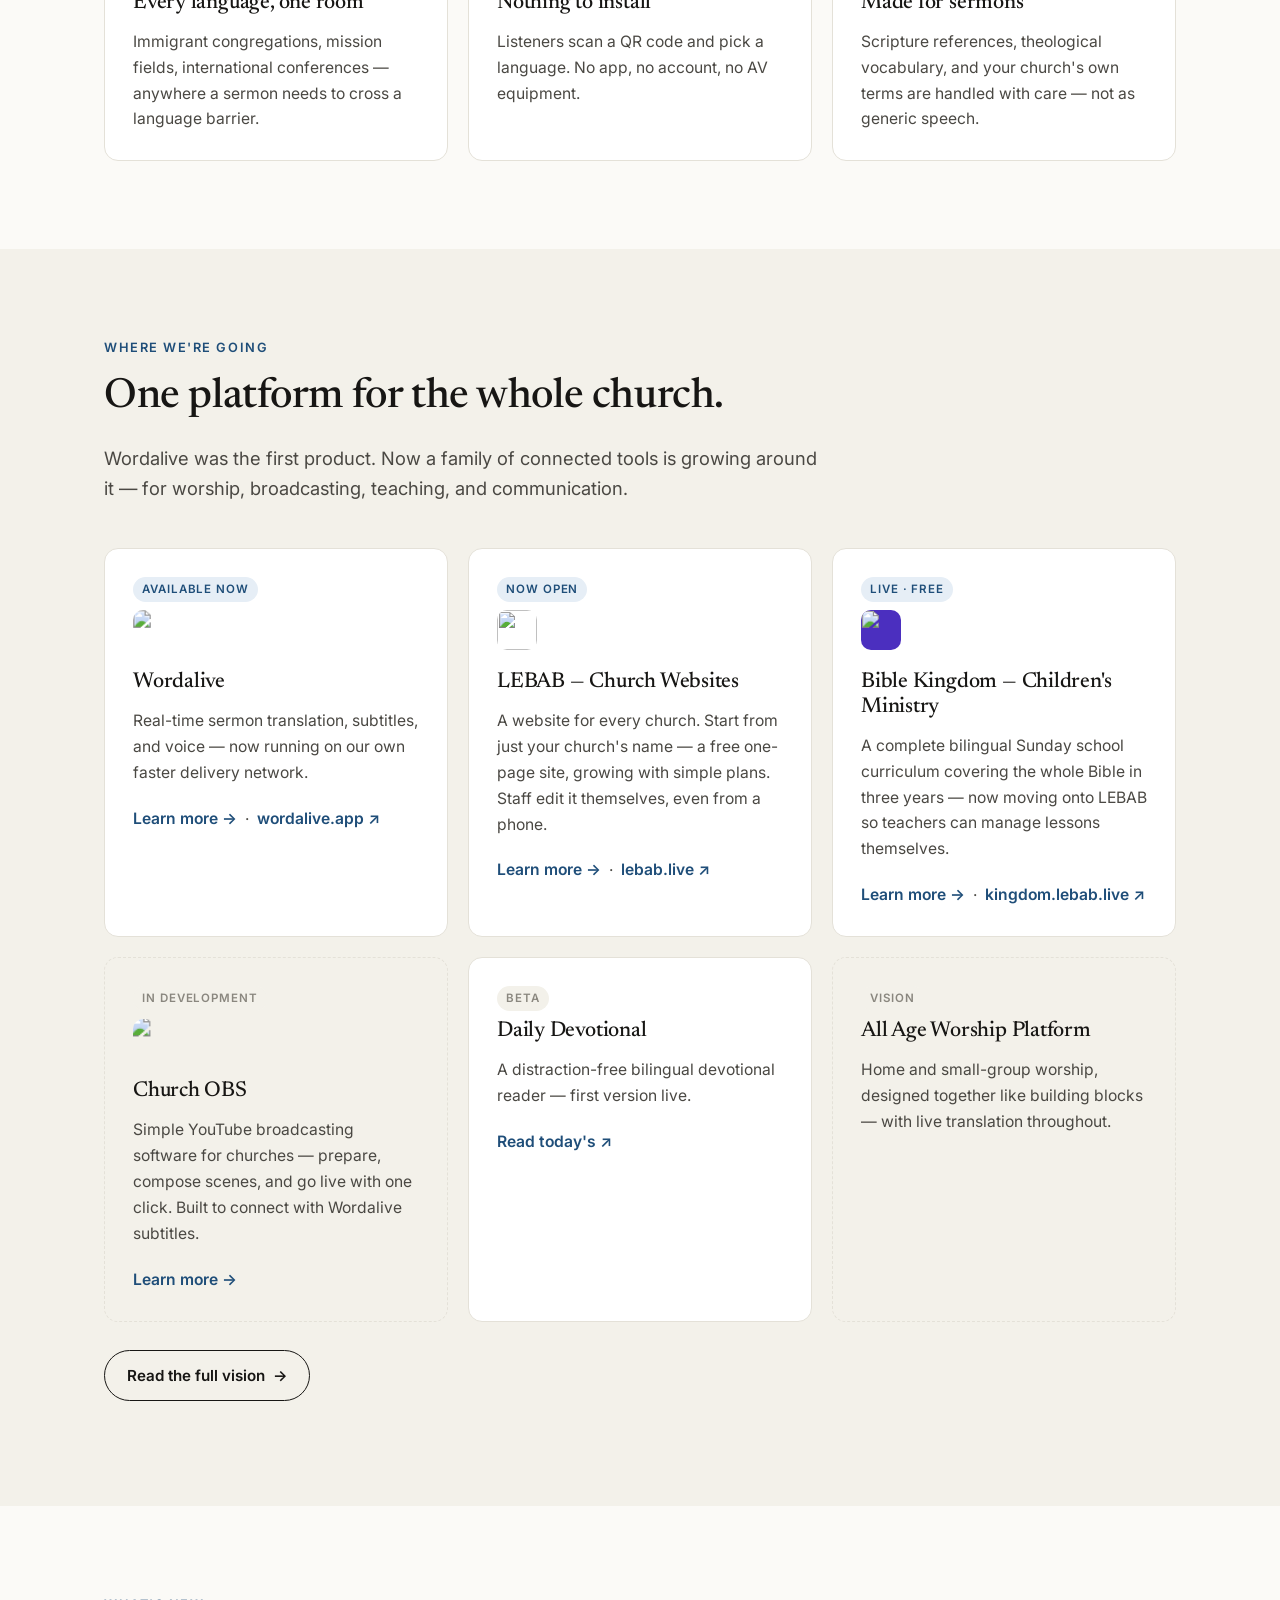
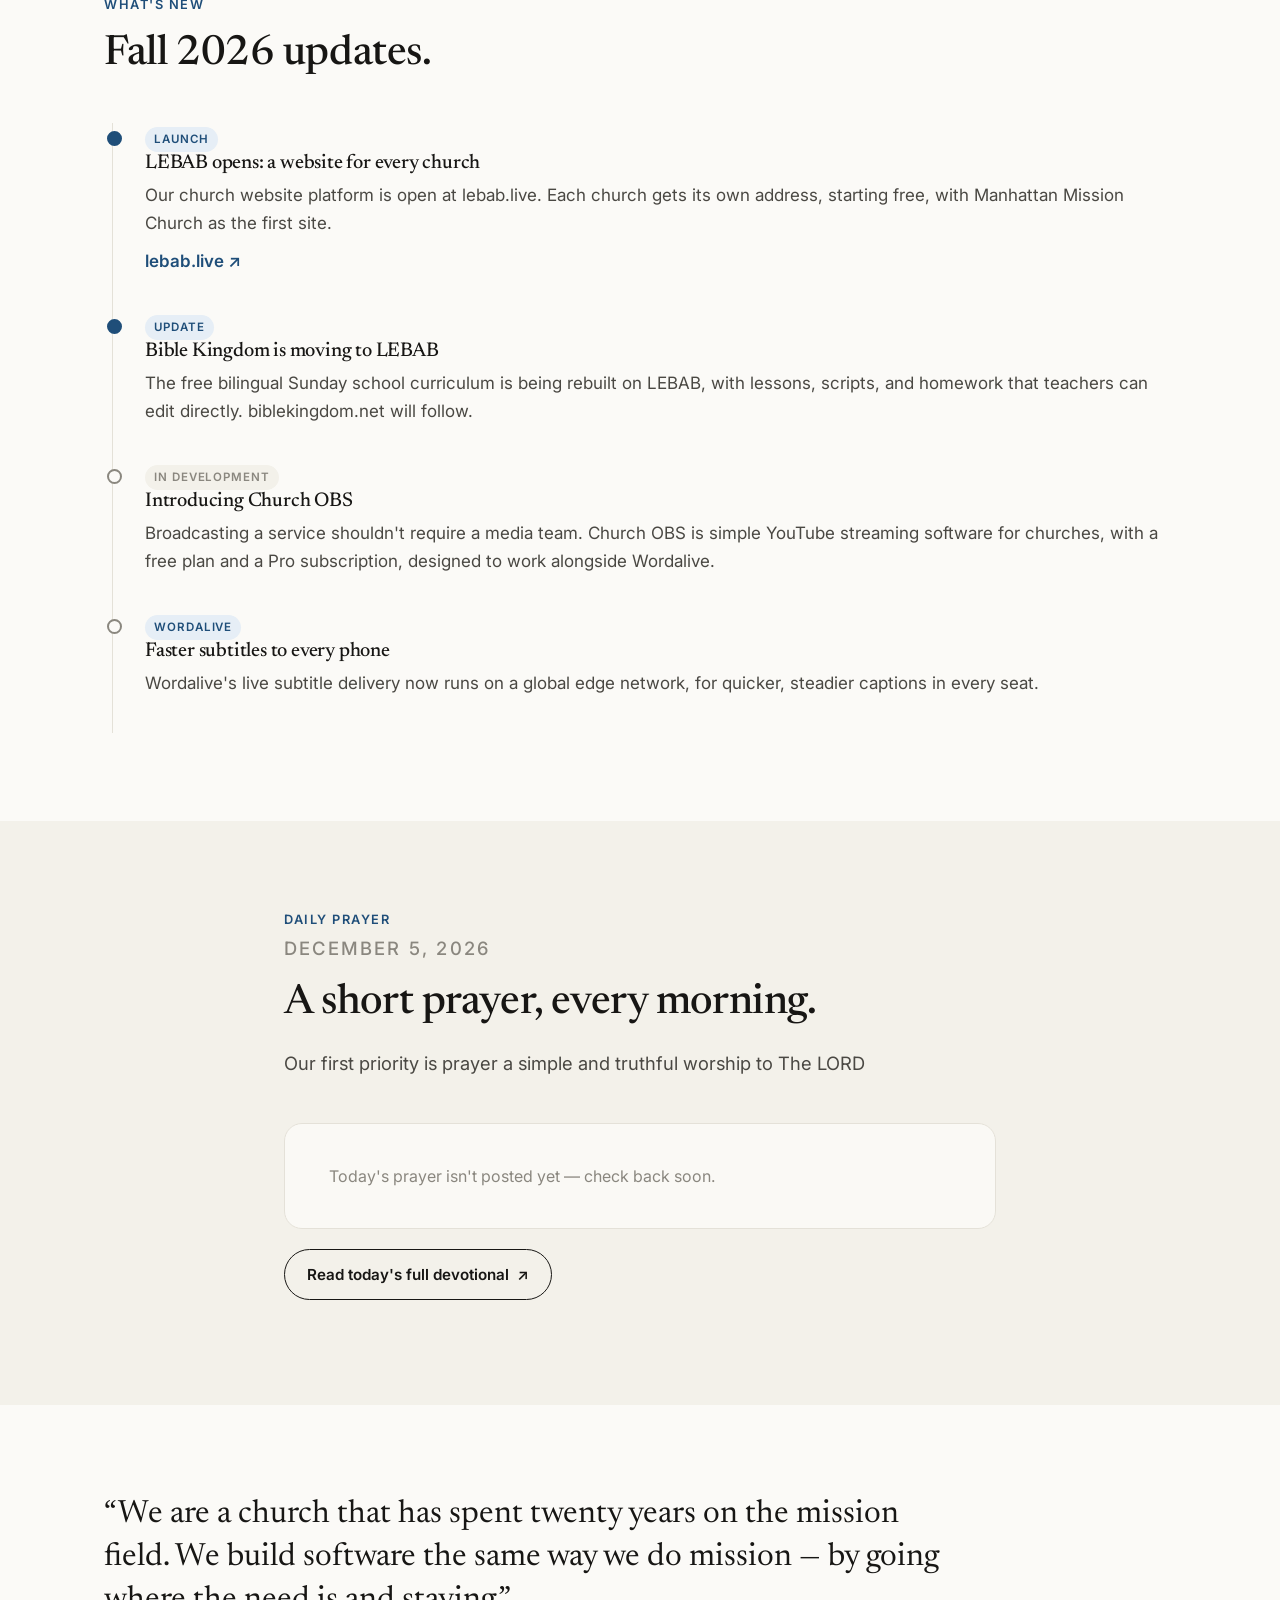
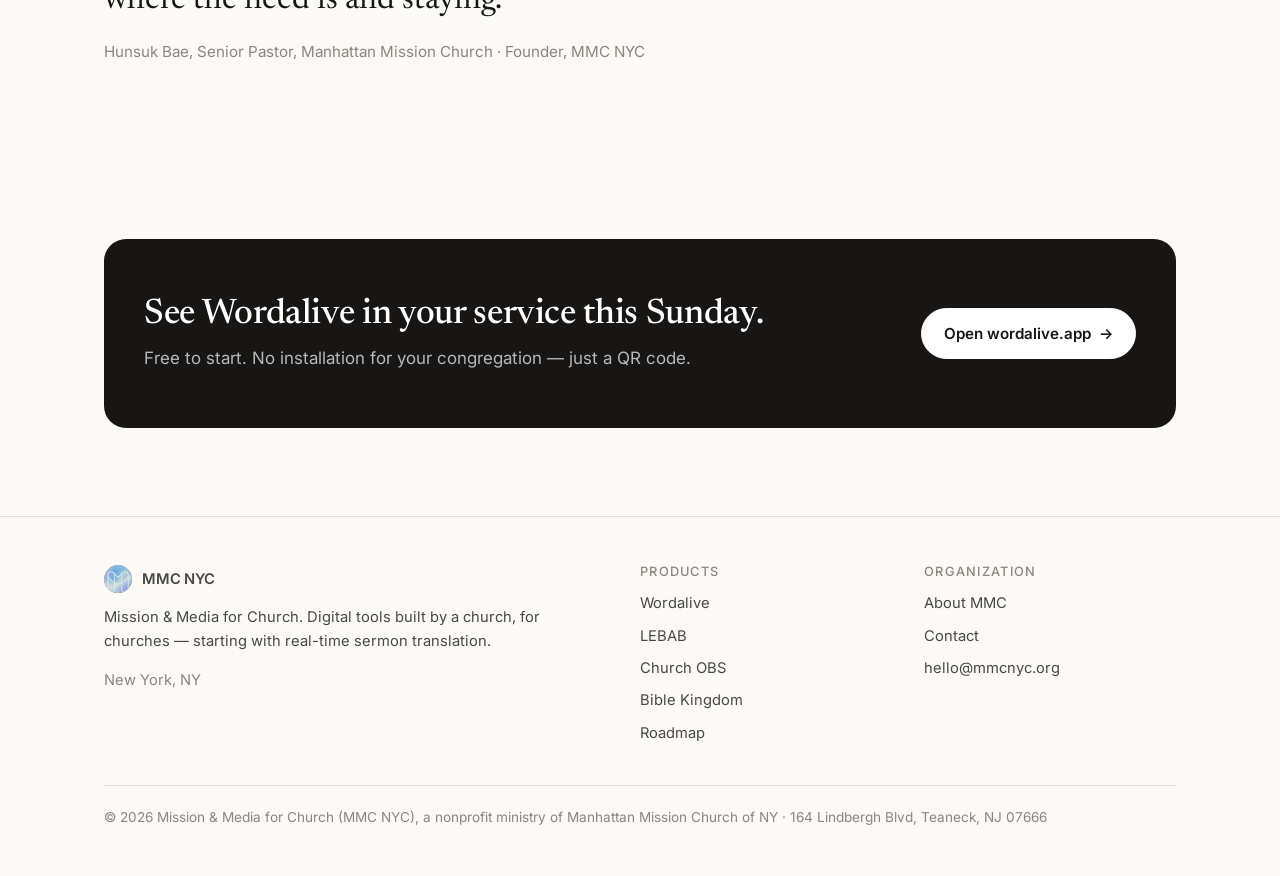
==== commit c0d4eab1: "Footer: remove Manhattan, New York Co-Authored-By: Claude Opus 5.5 <noreply@anthropic.com>" ====
--- a/index.html
+++ b/index.html
@@ -235,7 +235,6 @@
     </div>
     <div class="legal">
       <span>© <span data-year></span> Mission &amp; Media for Church (MMC NYC), <span class="en">a nonprofit ministry of Manhattan Mission Church of NY</span><span class="ko">Manhattan Mission Church of NY의 비영리 사역 기관</span> · 164 Lindbergh Blvd, Teaneck, NJ 07666</span>
-      <span>Manhattan, New York</span>
     </div>
   </div>
 </footer>
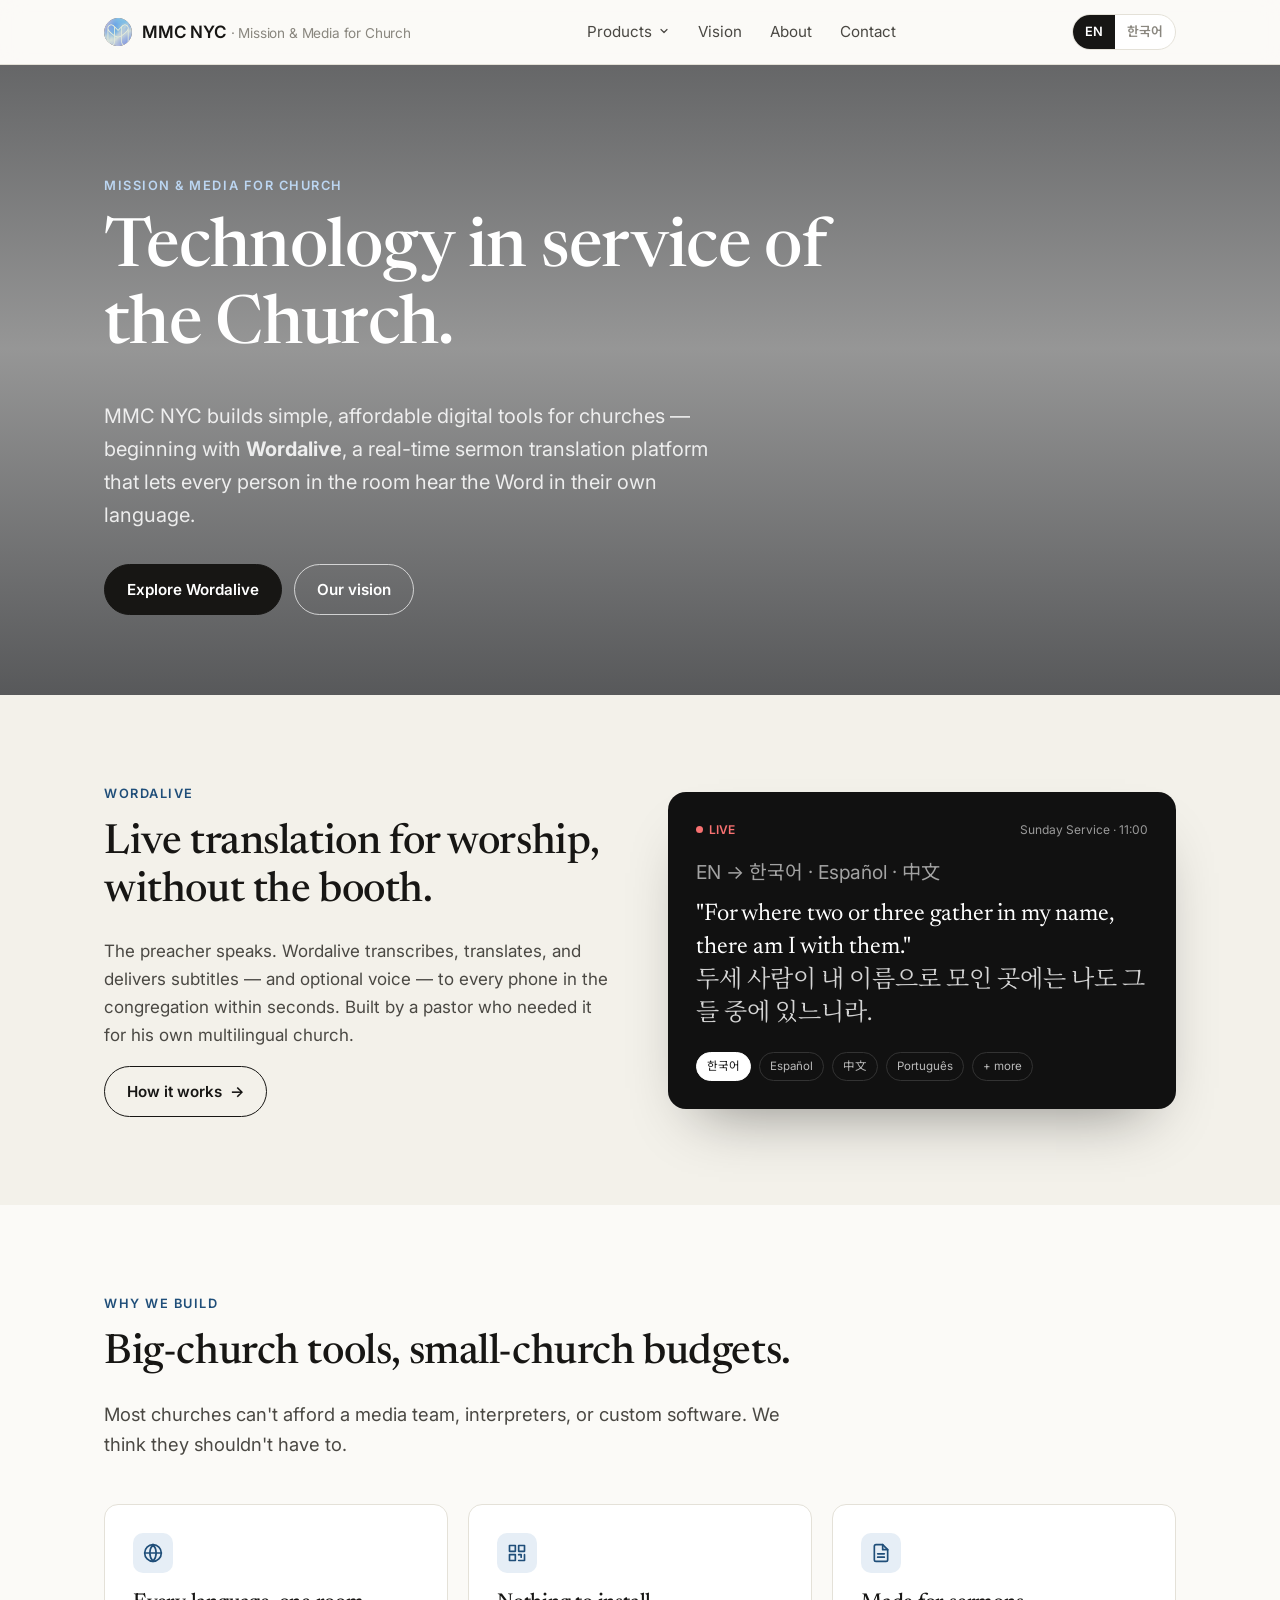
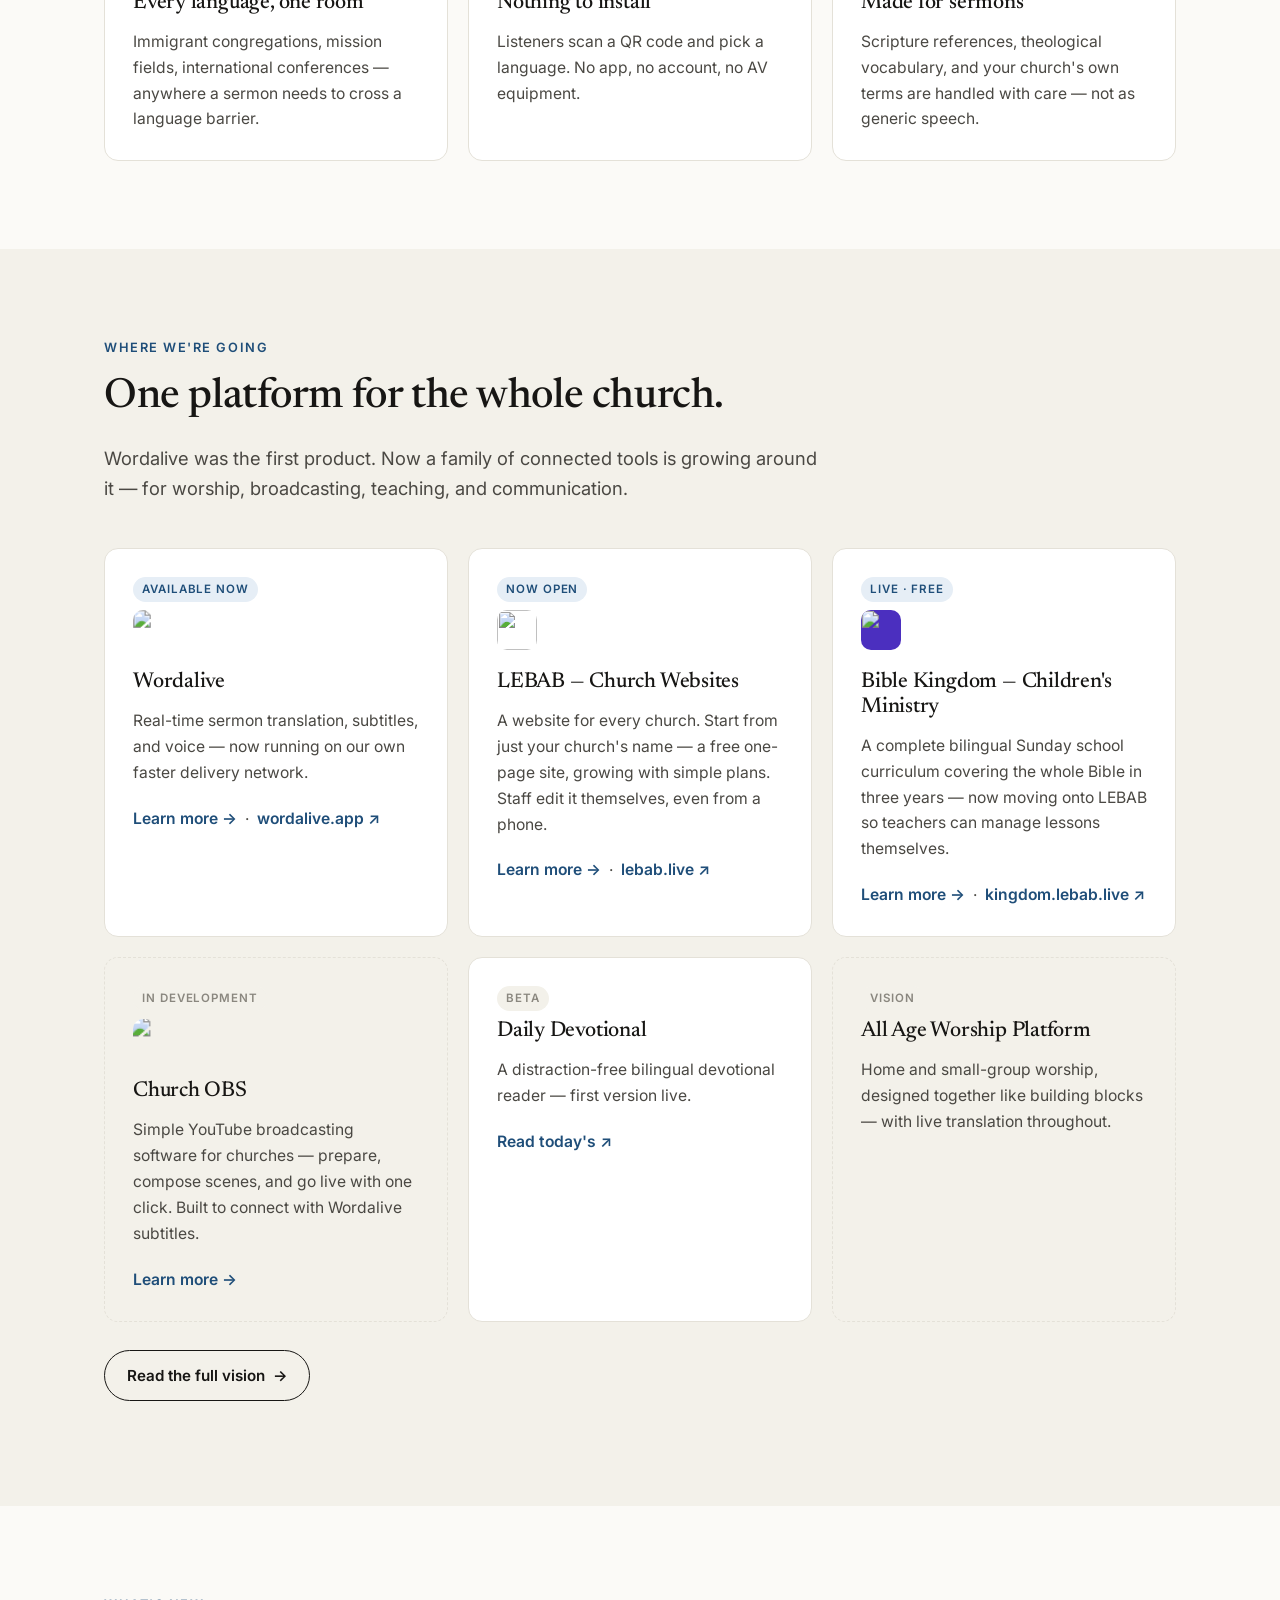
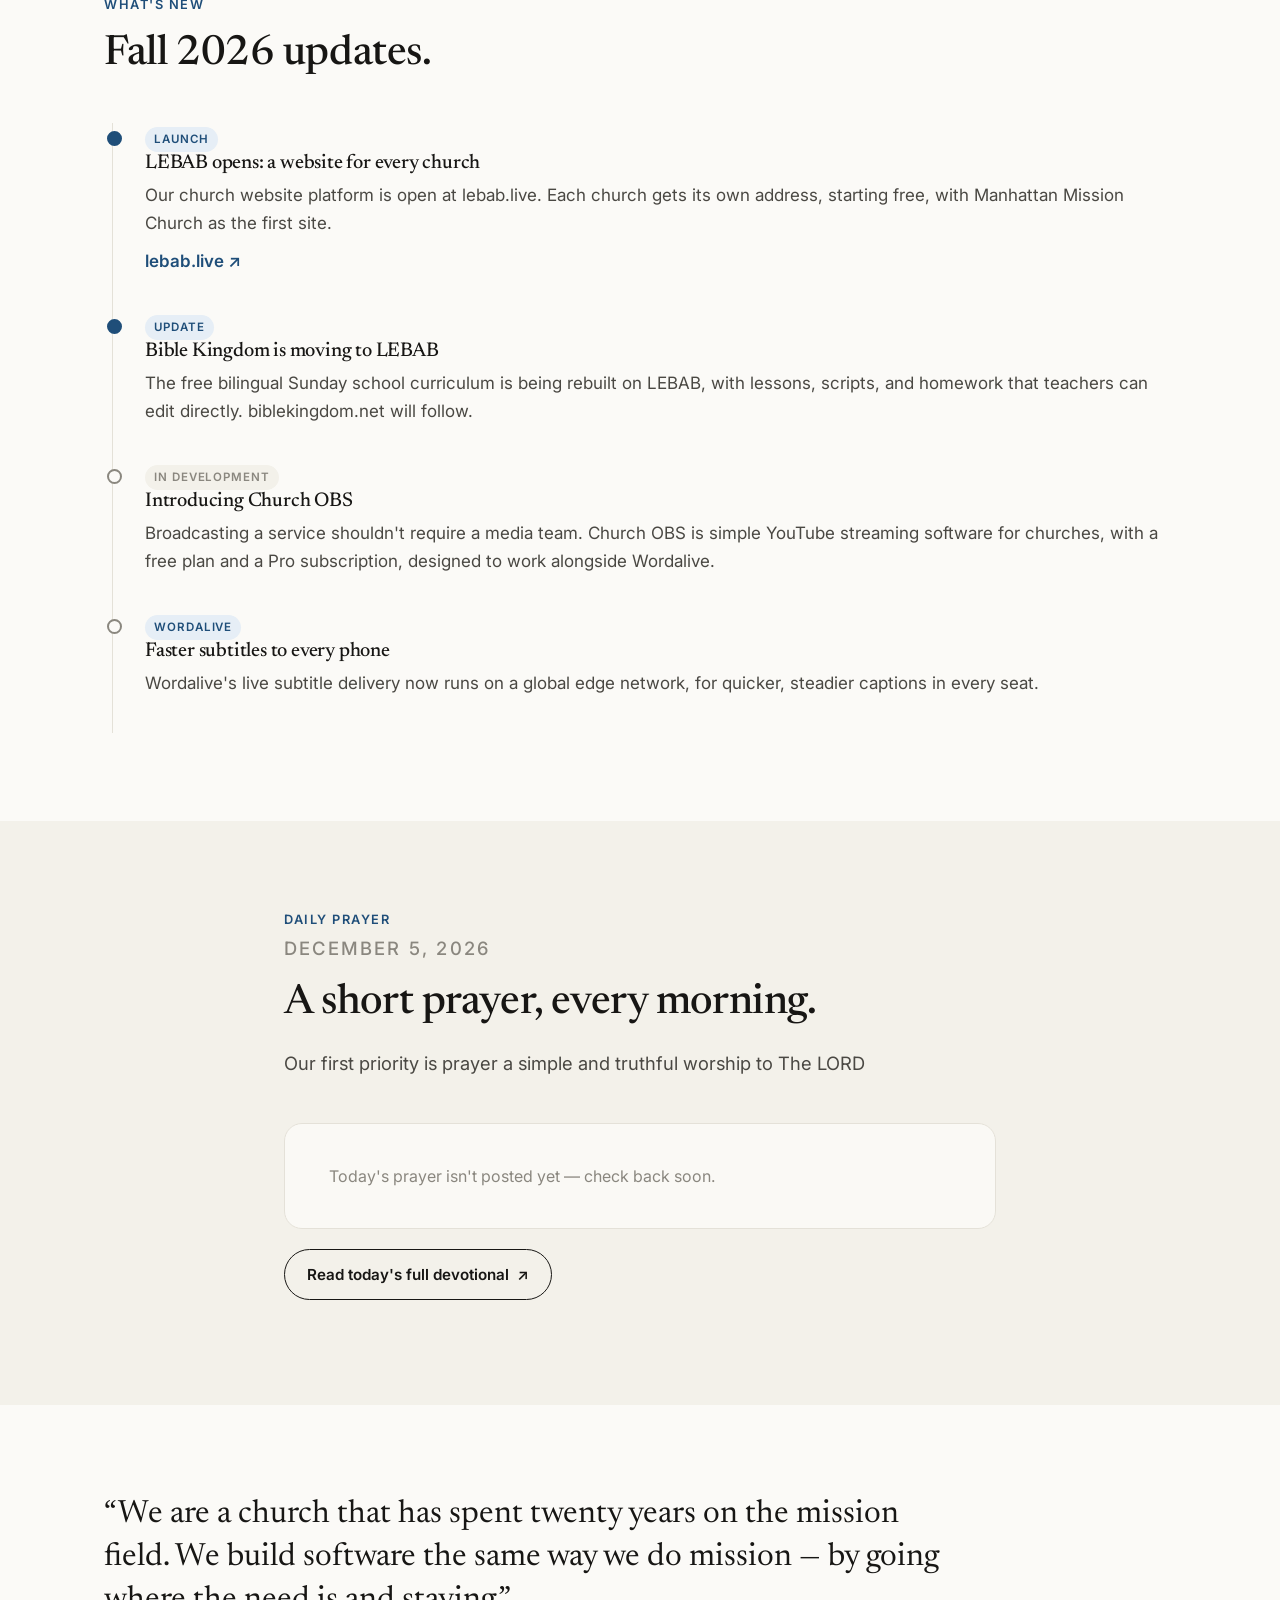
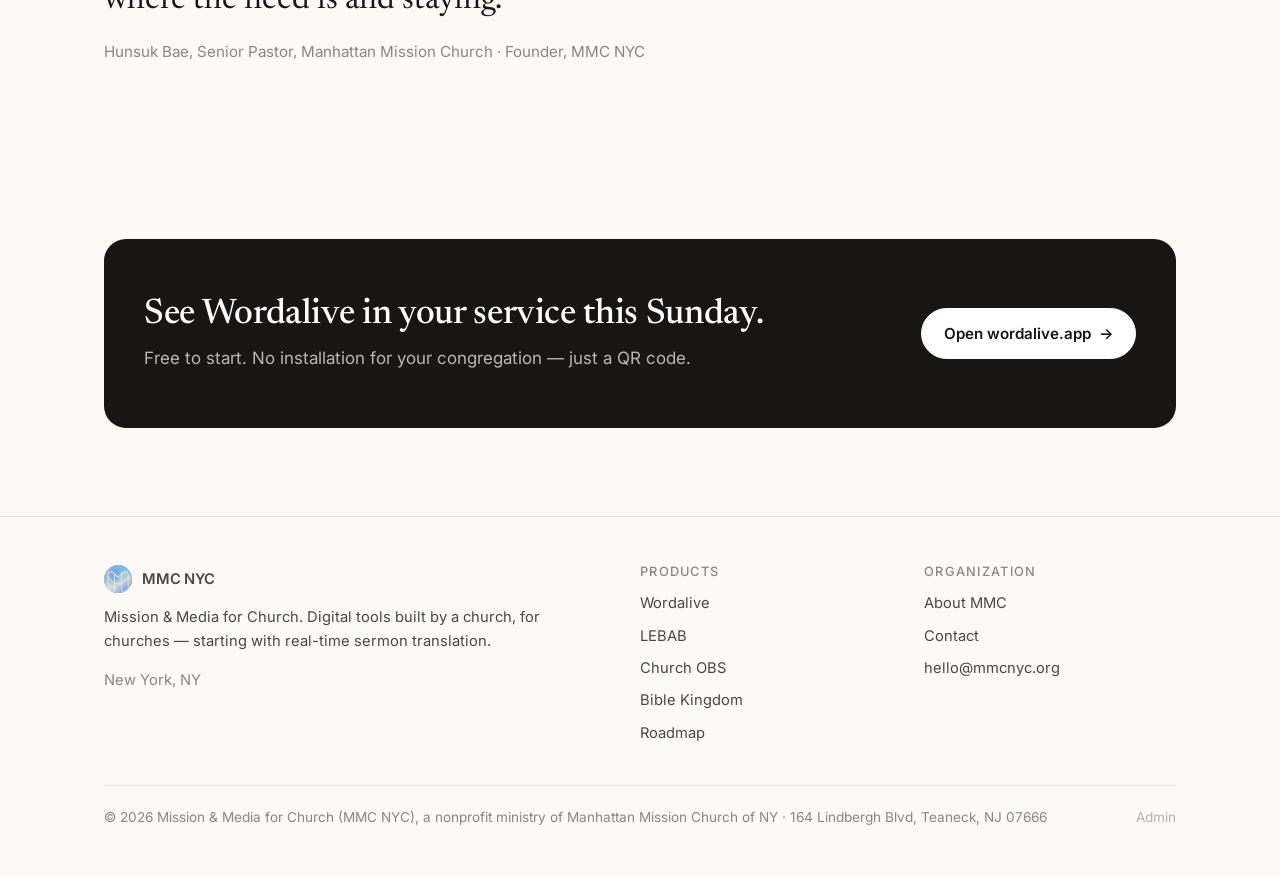
==== commit d79f3da1: "Add small Admin link to site footer Co-Authored-By: Claude Opus 5.5 <noreply@anthropic.com>" ====
--- a/index.html
+++ b/index.html
@@ -235,6 +235,7 @@
     </div>
     <div class="legal">
       <span>© <span data-year></span> Mission &amp; Media for Church (MMC NYC), <span class="en">a nonprofit ministry of Manhattan Mission Church of NY</span><span class="ko">Manhattan Mission Church of NY의 비영리 사역 기관</span> · 164 Lindbergh Blvd, Teaneck, NJ 07666</span>
+      <a class="admin-link" href="/admin/" style="color:inherit;opacity:.6"><span class="en">Admin</span><span class="ko">관리자</span></a>
     </div>
   </div>
 </footer>
